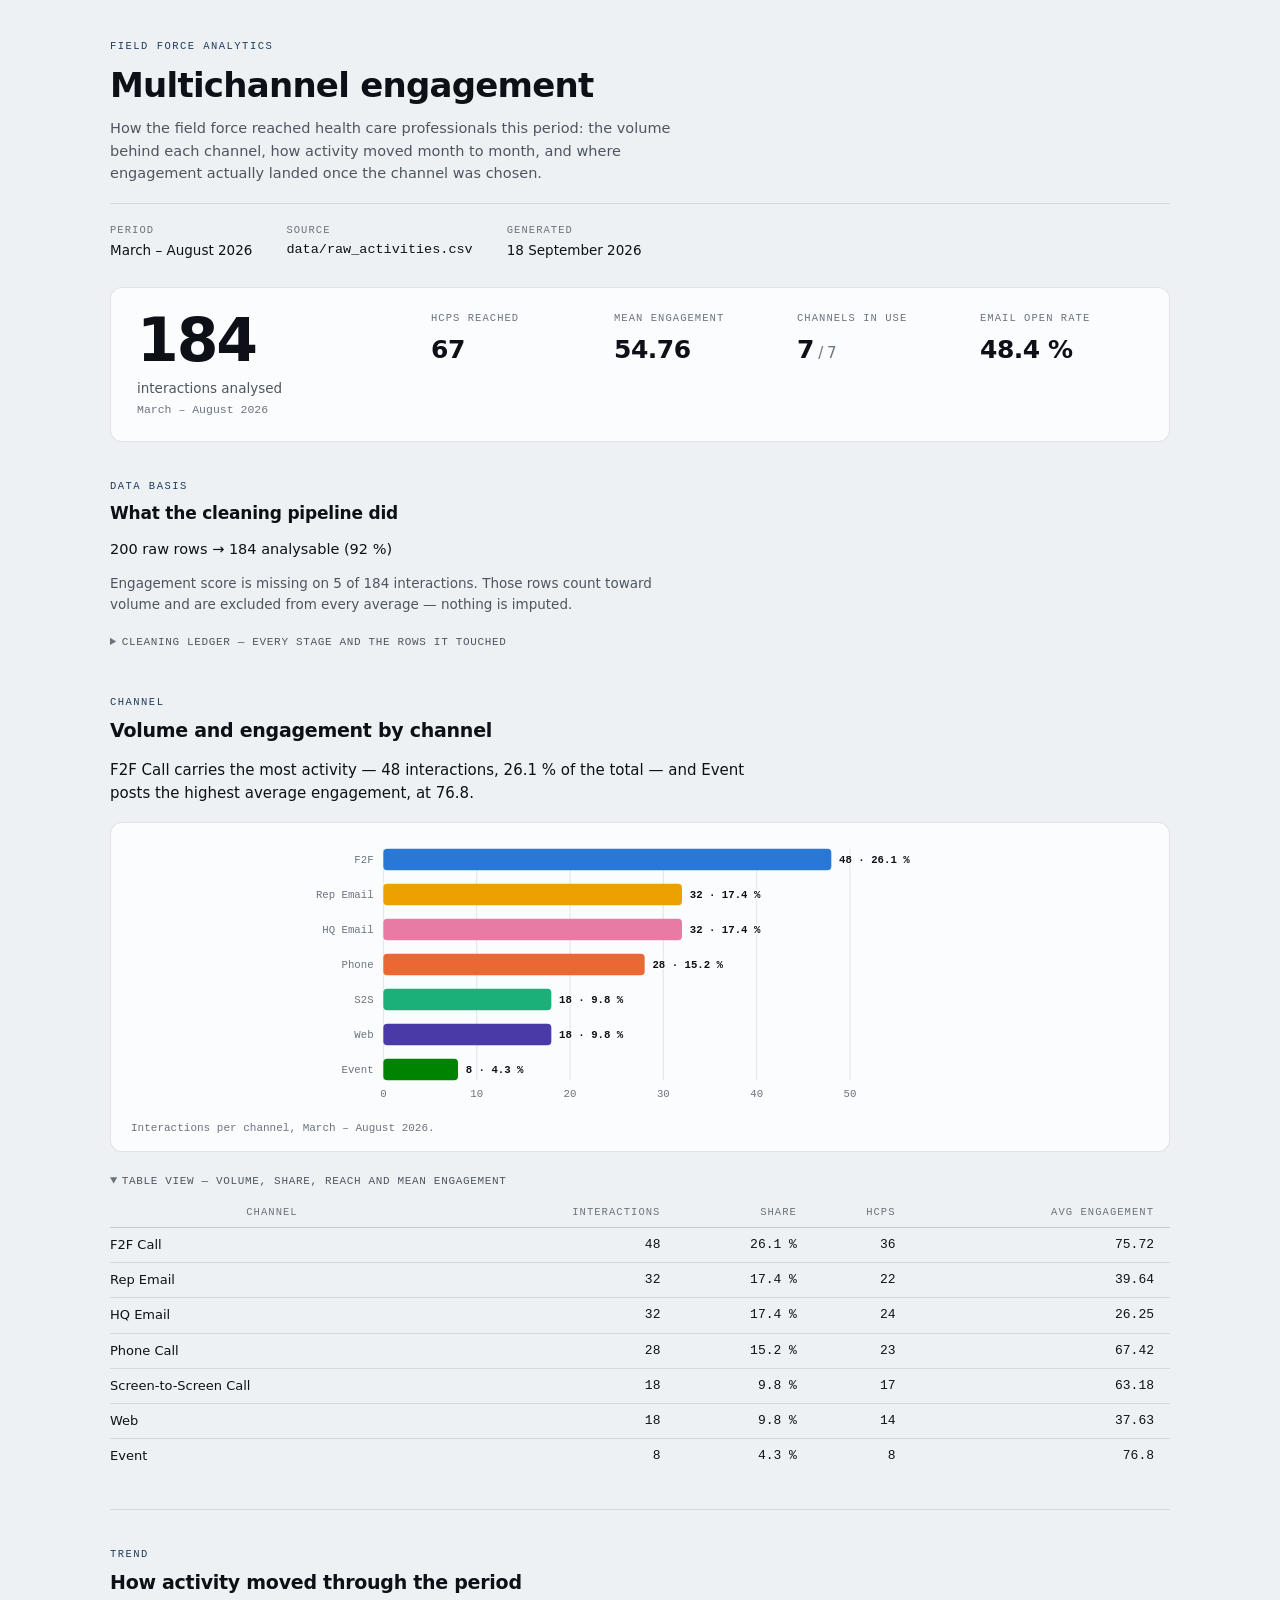
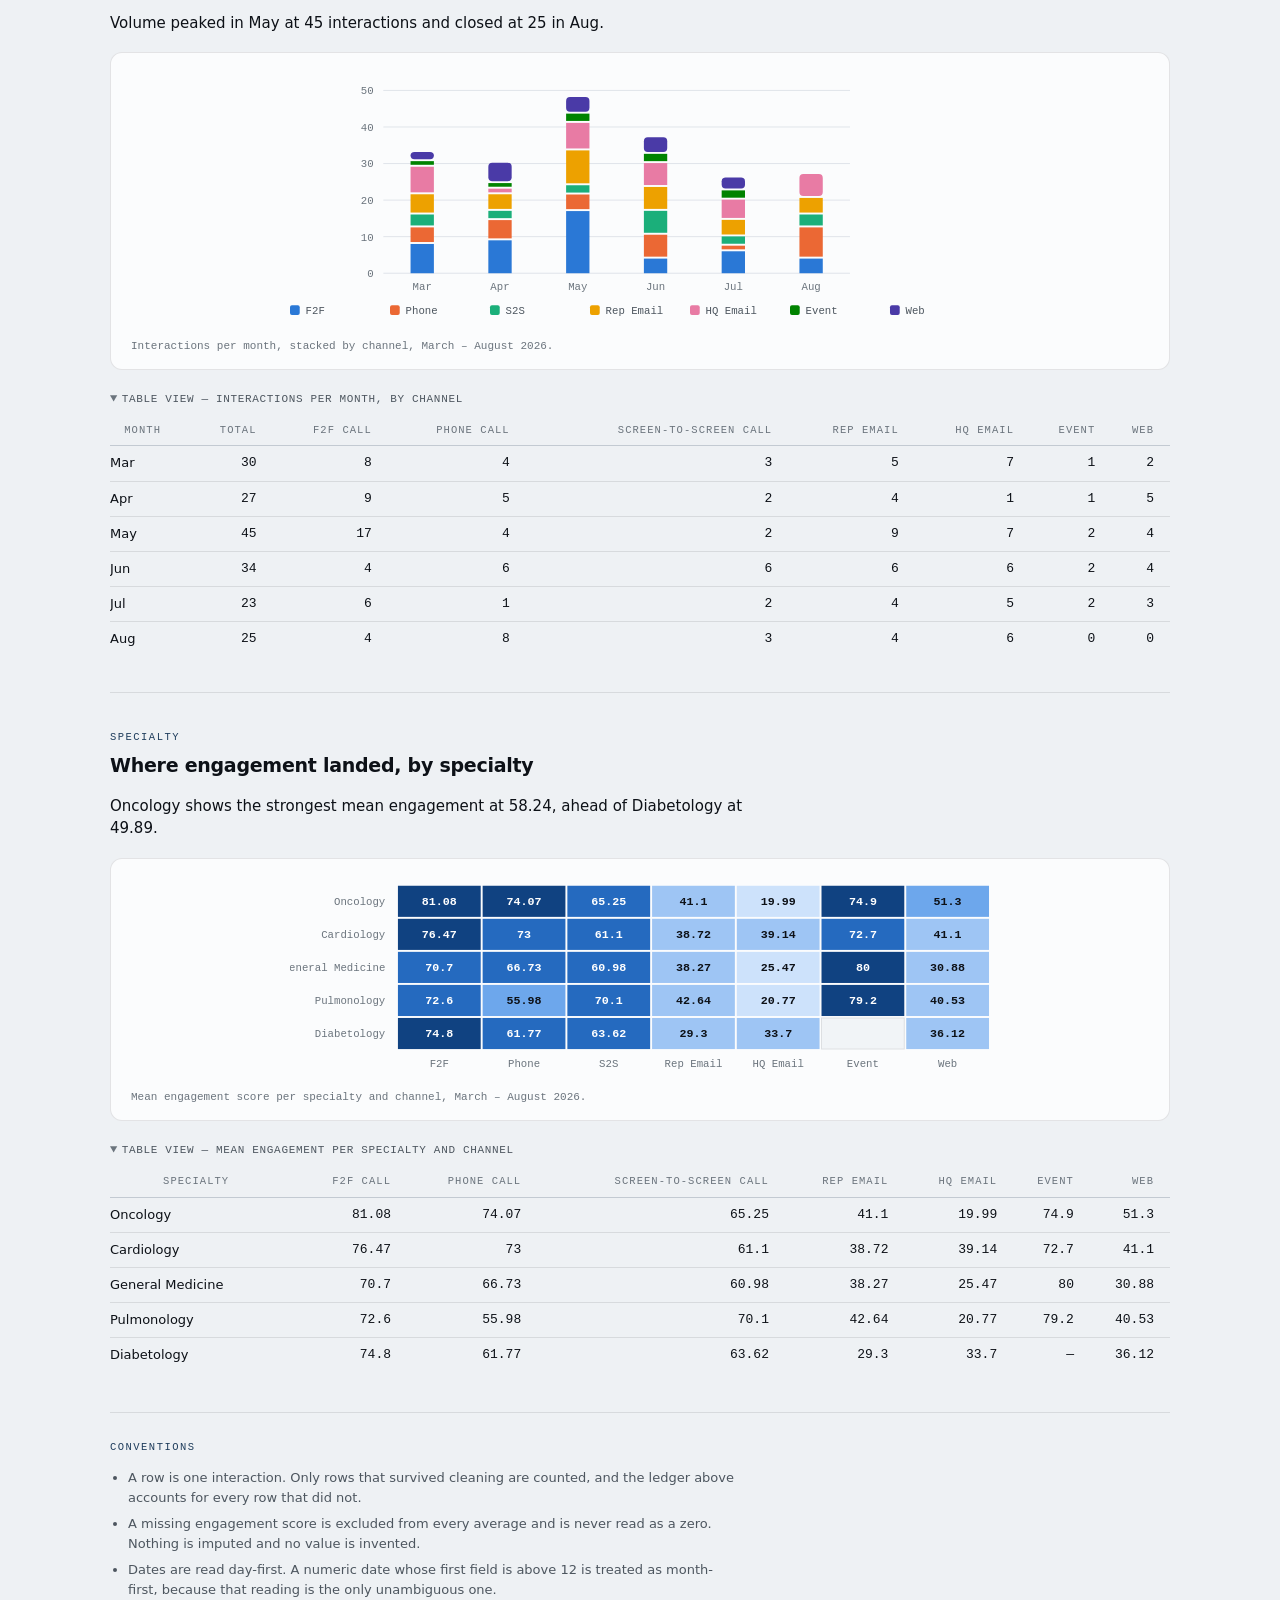
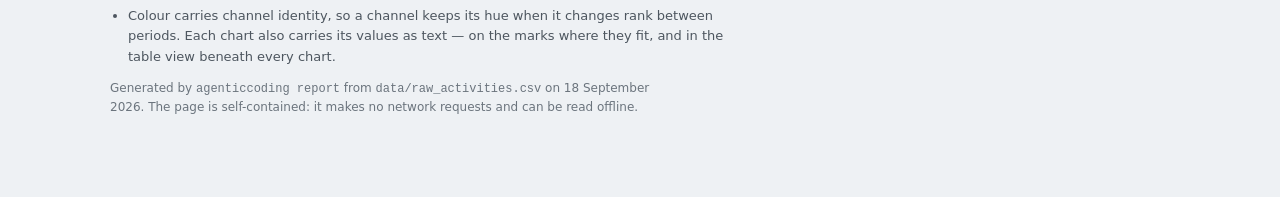
==== report.html @ 7ca42087 "feat: render report.html from the cleaning pipeline through one template The pipeline ends in a page" ====
<!doctype html>
<html lang="en">
<head>
<meta charset="utf-8">
<meta name="viewport" content="width=device-width, initial-scale=1, viewport-fit=cover">
<meta name="color-scheme" content="light dark">
<title>Multichannel Engagement</title><style>
  /* --- tokens -------------------------------------------------------------
     Every colour is declared here, in both themes, and components are styled
     through the tokens only. The dark values are re-declared under both scopes:
     the media query for the operating system, the [data-theme] scope for the
     viewer's own toggle, so an explicit choice wins in either direction. */
  :root {
    color-scheme: light;

    --plane:          #eef1f4;
    --surface-1:      #fbfcfd;
    --surface-2:      #f1f4f7;
    --text-primary:   #0d1117;
    --text-secondary: #4d565f;
    --text-muted:     #6b747d;
    --grid:           #dfe4ea;
    --axis:           #c3cad2;
    --border:         rgba(13, 17, 23, 0.10);
    --accent:         #1f3d5c;

    /* Channel identity — the slot a channel keeps for the whole report, whatever
       rank it holds in a given period. Never reassigned, never cycled. */
    --ch-1: #2a78d6;  /* F2F Call */
    --ch-2: #eb6834;  /* Phone Call */
    --ch-3: #1baf7a;  /* Screen-to-Screen Call */
    --ch-4: #eda100;  /* Rep Email */
    --ch-5: #e87ba4;  /* HQ Email */
    --ch-6: #008300;  /* Event */
    --ch-7: #4a3aa7;  /* Web */

    /* Magnitude — one hue, light to dark. Never the categorical slots.
       Each step carries the ink its own cell needs, so the pairing between a shade and
       the text on it is one table a designer can read, not a rule inferred from depth. */
    --seq-1: #cde2fb;  --seq-1-ink: #0d1117;
    --seq-2: #9ec5f4;  --seq-2-ink: #0d1117;
    --seq-3: #6da7ec;  --seq-3-ink: #0d1117;
    --seq-4: #256abf;  --seq-4-ink: #ffffff;
    --seq-5: #104281;  --seq-5-ink: #ffffff;

    --sans: ui-sans-serif, system-ui, -apple-system, "Segoe UI", Roboto,
            "Helvetica Neue", Arial, sans-serif;
    --mono: ui-monospace, SFMono-Regular, "SF Mono", Menlo, Consolas,
            "Liberation Mono", monospace;
  }

  @media (prefers-color-scheme: dark) {
    :root:not([data-theme="light"]) {
      color-scheme: dark;

      --plane:          #0b0d10;
      --surface-1:      #15181c;
      --surface-2:      #1c2025;
      --text-primary:   #ffffff;
      --text-secondary: #b9c0c7;
      --text-muted:     #868f98;
      --grid:           #262b31;
      --axis:           #363c43;
      --border:         rgba(255, 255, 255, 0.10);
      --accent:         #7ea6c9;

      --ch-1: #3987e5;
      --ch-2: #d95926;
      --ch-3: #199e70;
      --ch-4: #c98500;
      --ch-5: #d55181;
      --ch-6: #008300;
      --ch-7: #9085e9;

      /* The ramp runs the other way on a dark surface: the deepest value is the
         lightest cell. Its lowest step also has to clear the surface to read as a
         cell at all, so the ramp starts one step up rather than at the darkest blue.
         Ink is re-paired to match — every step clears 5.2:1. */
      --seq-1: #256abf;  --seq-1-ink: #ffffff;
      --seq-2: #3987e5;  --seq-2-ink: #0d1117;
      --seq-3: #6da7ec;  --seq-3-ink: #0d1117;
      --seq-4: #9ec5f4;  --seq-4-ink: #0d1117;
      --seq-5: #cde2fb;  --seq-5-ink: #0d1117;
    }
  }

  :root[data-theme="dark"] {
    color-scheme: dark;

    --plane:          #0b0d10;
    --surface-1:      #15181c;
    --surface-2:      #1c2025;
    --text-primary:   #ffffff;
    --text-secondary: #b9c0c7;
    --text-muted:     #868f98;
    --grid:           #262b31;
    --axis:           #363c43;
    --border:         rgba(255, 255, 255, 0.10);
    --accent:         #7ea6c9;

    --ch-1: #3987e5;
    --ch-2: #d95926;
    --ch-3: #199e70;
    --ch-4: #c98500;
    --ch-5: #d55181;
    --ch-6: #008300;
    --ch-7: #9085e9;

    --seq-1: #256abf;  --seq-1-ink: #ffffff;
    --seq-2: #3987e5;  --seq-2-ink: #0d1117;
    --seq-3: #6da7ec;  --seq-3-ink: #0d1117;
    --seq-4: #9ec5f4;  --seq-4-ink: #0d1117;
    --seq-5: #cde2fb;  --seq-5-ink: #0d1117;
  }

  /* --- page ---------------------------------------------------------------- */
  body {
    background: var(--plane);
    color: var(--text-primary);
    font-family: var(--sans);
    font-size: 14px;
    line-height: 1.55;
    -webkit-font-smoothing: antialiased;
  }

  .page {
    max-width: 1060px;
    margin-inline: auto;
    padding-block: 30px 72px;
    padding-inline: clamp(16px, 4vw, 34px);
  }

  main { display: grid; gap: 36px; }

  /* Both halves of the same default have to go. A grid *track* floors at its items'
     min-content width, and a grid *item* floors at its own — so a table whose cells are
     `white-space: nowrap` would widen its whole column, and the running text laid out
     beside it, past the viewport, and the page would scroll sideways. `minmax(0, 1fr)`
     lets the track shrink, `min-width: 0` lets the item inside it do the same, and
     `.scroller` is then the only thing on the page that scrolls sideways — which is
     where a wide table belongs. */
  main, .masthead, .overview, .basis, .analysis, figure, details, .colophon {
    grid-template-columns: minmax(0, 1fr);
  }
  main > *, .overview > *, .basis > *, .analysis > *, figure > *, details > *,
  .provenance > * {
    min-width: 0;
  }

  h1, h2 { text-wrap: balance; margin: 0; }
  p { margin: 0; }

  .eyebrow {
    font-family: var(--mono);
    font-size: 10.5px;
    font-weight: 500;
    letter-spacing: 0.14em;
    text-transform: uppercase;
    color: var(--accent);
  }

  .mono { font-family: var(--mono); font-variant-numeric: tabular-nums; }

  :focus-visible {
    outline: 2px solid var(--accent);
    outline-offset: 2px;
    border-radius: 2px;
  }

  /* --- masthead ------------------------------------------------------------ */
  .masthead { display: grid; gap: 12px; padding-bottom: 26px; }

  .masthead h1 {
    font-size: clamp(26px, 4.4vw, 34px);
    font-weight: 600;
    letter-spacing: -0.022em;
    line-height: 1.15;
    max-width: 22ch;
  }

  .subtitle { max-width: 62ch; color: var(--text-secondary); font-size: 14.5px; }

  .provenance {
    display: flex;
    flex-wrap: wrap;
    gap: 10px 34px;
    margin: 6px 0 0;
    padding-top: 18px;
    border-top: 1px solid var(--border);
  }
  .provenance dt {
    font-family: var(--mono);
    font-size: 10.5px;
    letter-spacing: 0.1em;
    text-transform: uppercase;
    color: var(--text-muted);
  }
  /* A filesystem path is one unbreakable token, and the Source line is where it lands.
     Left alone it is wider than the page on a phone and takes the whole layout with it. */
  .provenance dd { margin: 2px 0 0; font-size: 13.5px; overflow-wrap: anywhere; }

  /* --- the overview block -------------------------------------------------- */
  .overview {
    display: grid;
    gap: 22px;
    padding: 22px clamp(16px, 3vw, 26px);
    background: var(--surface-1);
    border: 1px solid var(--border);
    border-radius: 12px;
  }
  @media (min-width: 760px) {
    .overview { grid-template-columns: minmax(190px, 260px) minmax(0, 1fr); gap: 34px; }
  }

  .hero-value {
    font-size: clamp(44px, 9vw, 60px);
    font-weight: 600;
    letter-spacing: -0.035em;
    line-height: 1;
    font-variant-numeric: tabular-nums;
  }
  .hero-label { margin-top: 8px; font-size: 13.5px; color: var(--text-secondary); }
  .hero-note {
    margin-top: 2px;
    font-family: var(--mono);
    font-size: 11.5px;
    color: var(--text-muted);
  }

  .tiles {
    display: grid;
    grid-template-columns: repeat(auto-fit, minmax(132px, 1fr));
    gap: 18px 20px;
    margin: 0;
  }
  .tile { display: grid; gap: 5px; align-content: start; }
  .tile dt {
    font-family: var(--mono);
    font-size: 10.5px;
    letter-spacing: 0.1em;
    text-transform: uppercase;
    color: var(--text-muted);
  }
  .tile dd {
    margin: 0;
    font-size: 25px;
    font-weight: 600;
    letter-spacing: -0.02em;
    font-variant-numeric: tabular-nums;
  }
  .tile .of { font-size: 15px; font-weight: 500; color: var(--text-muted); }

  /* --- data basis ---------------------------------------------------------- */
  .basis { display: grid; gap: 12px; }
  .basis-head { display: grid; gap: 6px; }
  .basis h2 { font-size: 17px; font-weight: 600; letter-spacing: -0.012em; }
  .headline { font-size: 14.5px; }
  .note { max-width: 68ch; font-size: 13.5px; color: var(--text-secondary); }

  details { display: grid; gap: 12px; }
  summary {
    cursor: pointer;
    font-family: var(--mono);
    font-size: 11px;
    letter-spacing: 0.06em;
    text-transform: uppercase;
    color: var(--text-secondary);
    padding: 7px 0;
    width: fit-content;
  }
  summary:hover { color: var(--text-primary); }
  summary::marker { color: var(--text-muted); }

  /* --- an analysis --------------------------------------------------------- */
  .analysis { display: grid; gap: 14px; }
  .analysis + .analysis { border-top: 1px solid var(--border); padding-top: 36px; }
  .analysis-head { display: grid; gap: 6px; }
  .analysis h2 { font-size: 19px; font-weight: 600; letter-spacing: -0.014em; }

  .takeaway { max-width: 68ch; font-size: 15px; line-height: 1.5; }

  figure {
    display: grid;
    gap: 12px;
    margin: 4px 0 0;
    padding: 18px clamp(12px, 3vw, 20px) 14px;
    background: var(--surface-1);
    border: 1px solid var(--border);
    border-radius: 12px;
  }
  figcaption {
    font-family: var(--mono);
    font-size: 11px;
    color: var(--text-muted);
    max-width: 78ch;
  }

  /* --- charts --------------------------------------------------------------
     The chart names a palette slot; the value of that slot is decided here. */
  .chart {
    display: block;
    width: 100%;
    max-width: 700px;
    height: auto;
    margin-inline: auto;
  }
  .mark { stroke: none; }
  .cell { stroke: none; }
  .cell-empty { fill: var(--surface-2); stroke: var(--border); stroke-width: 1; }
  .gridline { stroke-width: 1; }

  .axis-label { font-family: var(--mono); font-size: 11px; font-weight: 500; fill: var(--text-muted); }
  .legend-label { font-family: var(--mono); font-size: 11px; font-weight: 500; fill: var(--text-secondary); }
  /* A bar's value is written just outside its data end, which for a long bar falls
     across a gridline. The stroke paints behind the fill (paint-order), so a
     surface-coloured halo punches the label out of the rule instead of intersecting it. */
  .value-label {
    font-family: var(--mono); font-size: 11px; font-weight: 600;
    fill: var(--text-primary);
    stroke: var(--surface-1); stroke-width: 3px; paint-order: stroke fill;
  }
  /* No fill here: the heatmap writes `var(--seq-N-ink)` on each label, so the ink
     travels with the step it sits on. */
  .cell-value { font-family: var(--mono); font-size: 12px; font-weight: 600; }

  .chart [data-tip]:focus-visible {
    outline: none;
    stroke: var(--text-primary);
    stroke-width: 2;
  }

  /* --- tables -------------------------------------------------------------- */
  .scroller { overflow-x: auto; overscroll-behavior-x: contain; }

  table { border-collapse: collapse; width: 100%; font-size: 13px; }
  caption { text-align: left; }

  th, td {
    padding: 7px 16px 7px 0;
    border-bottom: 1px solid var(--border);
    white-space: nowrap;
  }
  thead th {
    font-family: var(--mono);
    font-size: 10.5px;
    font-weight: 500;
    letter-spacing: 0.1em;
    text-transform: uppercase;
    color: var(--text-muted);
    border-bottom-color: var(--axis);
  }
  thead th + th { text-align: right; }
  tbody th { font-weight: 500; text-align: left; }
  tbody td {
    text-align: right;
    font-family: var(--mono);
    font-variant-numeric: tabular-nums;
  }
  tbody tr:last-child th, tbody tr:last-child td { border-bottom: none; }

  /* --- colophon ------------------------------------------------------------ */
  .colophon {
    display: grid;
    gap: 12px;
    margin-top: 4px;
    padding-top: 26px;
    border-top: 1px solid var(--border);
  }
  .colophon ul { margin: 0; padding-left: 18px; display: grid; gap: 6px; }
  .colophon li { max-width: 74ch; font-size: 13px; color: var(--text-secondary); }
  .fineprint {
    font-size: 12px; color: var(--text-muted); max-width: 74ch;
    overflow-wrap: anywhere;  /* the source path again, this time in prose */
  }

  /* --- the hover layer ----------------------------------------------------- */
  .tip {
    position: fixed;
    top: 0;
    left: 0;
    z-index: 20;
    max-width: min(300px, 78vw);
    padding: 8px 10px;
    border-radius: 7px;
    background: var(--text-primary);
    color: var(--plane);
    font-family: var(--mono);
    font-size: 12px;
    font-weight: 500;
    line-height: 1.45;
    pointer-events: none;
  }

  @media (prefers-reduced-motion: reduce) {
    * { animation: none !important; transition: none !important; }
  }
</style></head>
<body>


<div class="page">
  <header class="masthead">
    <p class="eyebrow">Field force analytics</p>
    <h1>Multichannel engagement</h1>
    <p class="subtitle">
      How the field force reached health care professionals this period: the volume
      behind each channel, how activity moved month to month, and where engagement
      actually landed once the channel was chosen.
    </p>
    <dl class="provenance">
      <div><dt>Period</dt><dd>March – August 2026</dd></div>
      <div><dt>Source</dt><dd class="mono">data/raw_activities.csv</dd></div>
      <div><dt>Generated</dt><dd>18 September 2026</dd></div>
    </dl>
  </header>

  <main>
    <section class="overview" aria-label="Headline figures">
      <div>
        <p class="hero-value">184</p>
        <p class="hero-label">interactions analysed</p>
        <p class="hero-note">March – August 2026</p>
      </div>
      <dl class="tiles">
        <div class="tile">
          <dt>HCPs reached</dt>
          <dd>67</dd>
        </div>
        <div class="tile">
          <dt>Mean engagement</dt>
          <dd>54.76</dd>
        </div>
        <div class="tile">
          <dt>Channels in use</dt>
          <dd>7<span class="of"> / 7</span></dd>
        </div>
        <div class="tile">
          <dt>Email open rate</dt>
          <dd>48.4 %</dd>
        </div>
      </dl>
    </section>

    <section class="basis" aria-labelledby="basis-h">
      <div class="basis-head">
        <p class="eyebrow">Data basis</p>
        <h2 id="basis-h">What the cleaning pipeline did</h2>
      </div>
      <p class="headline">200 raw rows → 184 analysable (92 %)</p>
      <p class="note">Engagement score is missing on 5 of 184 interactions. Those rows count toward volume and are excluded from every average — nothing is imputed.</p>
      <details>
        <summary>Cleaning ledger — every stage and the rows it touched</summary>
        <div class="scroller"><table><thead><tr><th scope="col">Stage</th><th scope="col">Rows</th></tr></thead><tbody><tr><th scope="row">Duplicate interaction_id rows removed</th><td class="num">8</td></tr><tr><th scope="row">Rows with a missing interaction_id removed</th><td class="num">0</td></tr><tr><th scope="row">Channel names normalized (variants → 7 channels)</th><td class="num">68</td></tr><tr><th scope="row">Rows with an unrecognized channel removed</th><td class="num">0</td></tr><tr><th scope="row">Specialty spellings unified</th><td class="num">109</td></tr><tr><th scope="row">Rows with a missing or invalid date removed</th><td class="num">6</td></tr><tr><th scope="row">Rows with a date in the future removed</th><td class="num">2</td></tr><tr><th scope="row">Negative duration corrected (absolute value)</th><td class="num">2</td></tr><tr><th scope="row">Implausible duration (&gt; 300 min) set to missing</th><td class="num">2</td></tr><tr><th scope="row">Engagement score clamped to 0–100</th><td class="num">2</td></tr><tr><th scope="row">Missing product → &apos;Unknown&apos;</th><td class="num">6</td></tr><tr><th scope="row">Missing rep name → &apos;Unassigned&apos;</th><td class="num">2</td></tr></tbody></table></div>
      </details>
    </section>

    <section class="analysis" aria-labelledby="channel-h">
      <div class="analysis-head">
        <p class="eyebrow">Channel</p>
        <h2 id="channel-h">Volume and engagement by channel</h2>
      </div>
      <p class="takeaway">F2F Call carries the most activity — 48 interactions, 26.1 % of the total — and Event posts the highest average engagement, at 76.8.</p>
      <figure>
        <div><svg class="chart" viewBox="0 0 720 274" role="img" preserveAspectRatio="xMidYMid meet"><line class="gridline" x1="96" y1="8" x2="96" y2="246" style="stroke:var(--grid)"/><text class="axis-label" x="96" y="263" text-anchor="middle">0</text><line class="gridline" x1="192" y1="8" x2="192" y2="246" style="stroke:var(--grid)"/><text class="axis-label" x="192" y="263" text-anchor="middle">10</text><line class="gridline" x1="288" y1="8" x2="288" y2="246" style="stroke:var(--grid)"/><text class="axis-label" x="288" y="263" text-anchor="middle">20</text><line class="gridline" x1="384" y1="8" x2="384" y2="246" style="stroke:var(--grid)"/><text class="axis-label" x="384" y="263" text-anchor="middle">30</text><line class="gridline" x1="480" y1="8" x2="480" y2="246" style="stroke:var(--grid)"/><text class="axis-label" x="480" y="263" text-anchor="middle">40</text><line class="gridline" x1="576" y1="8" x2="576" y2="246" style="stroke:var(--grid)"/><text class="axis-label" x="576" y="263" text-anchor="middle">50</text><rect class="mark" x="96" y="8" width="460.8" height="22" rx="4" clip_path="inset(0 0 0 0 round 0 4px 4px 0)" style="fill:var(--ch-1)" data-tip="F2F Call: 48 interactions (26.1 %), 36 HCPs, avg engagement 75.72" data-channel="F2F Call"/><text class="axis-label" x="86" y="23" text-anchor="end">F2F</text><text class="value-label" x="564.8" y="23">48 · 26.1 %</text><rect class="mark" x="96" y="44" width="307.2" height="22" rx="4" clip_path="inset(0 0 0 0 round 0 4px 4px 0)" style="fill:var(--ch-4)" data-tip="Rep Email: 32 interactions (17.4 %), 22 HCPs, avg engagement 39.64" data-channel="Rep Email"/><text class="axis-label" x="86" y="59" text-anchor="end">Rep Email</text><text class="value-label" x="411.2" y="59">32 · 17.4 %</text><rect class="mark" x="96" y="80" width="307.2" height="22" rx="4" clip_path="inset(0 0 0 0 round 0 4px 4px 0)" style="fill:var(--ch-5)" data-tip="HQ Email: 32 interactions (17.4 %), 24 HCPs, avg engagement 26.25" data-channel="HQ Email"/><text class="axis-label" x="86" y="95" text-anchor="end">HQ Email</text><text class="value-label" x="411.2" y="95">32 · 17.4 %</text><rect class="mark" x="96" y="116" width="268.8" height="22" rx="4" clip_path="inset(0 0 0 0 round 0 4px 4px 0)" style="fill:var(--ch-2)" data-tip="Phone Call: 28 interactions (15.2 %), 23 HCPs, avg engagement 67.42" data-channel="Phone Call"/><text class="axis-label" x="86" y="131" text-anchor="end">Phone</text><text class="value-label" x="372.8" y="131">28 · 15.2 %</text><rect class="mark" x="96" y="152" width="172.8" height="22" rx="4" clip_path="inset(0 0 0 0 round 0 4px 4px 0)" style="fill:var(--ch-3)" data-tip="Screen-to-Screen Call: 18 interactions (9.8 %), 17 HCPs, avg engagement 63.18" data-channel="Screen-to-Screen Call"/><text class="axis-label" x="86" y="167" text-anchor="end">S2S</text><text class="value-label" x="276.8" y="167">18 · 9.8 %</text><rect class="mark" x="96" y="188" width="172.8" height="22" rx="4" clip_path="inset(0 0 0 0 round 0 4px 4px 0)" style="fill:var(--ch-7)" data-tip="Web: 18 interactions (9.8 %), 14 HCPs, avg engagement 37.63" data-channel="Web"/><text class="axis-label" x="86" y="203" text-anchor="end">Web</text><text class="value-label" x="276.8" y="203">18 · 9.8 %</text><rect class="mark" x="96" y="224" width="76.8" height="22" rx="4" clip_path="inset(0 0 0 0 round 0 4px 4px 0)" style="fill:var(--ch-6)" data-tip="Event: 8 interactions (4.3 %), 8 HCPs, avg engagement 76.8" data-channel="Event"/><text class="axis-label" x="86" y="239" text-anchor="end">Event</text><text class="value-label" x="180.8" y="239">8 · 4.3 %</text></svg></div>
        <figcaption>Interactions per channel, March – August 2026.</figcaption>
      </figure>
      <details open>
        <summary>Table view — volume, share, reach and mean engagement</summary>
        <div class="scroller"><table><thead><tr><th scope="col">Channel</th><th scope="col">Interactions</th><th scope="col">Share</th><th scope="col">HCPs</th><th scope="col">Avg engagement</th></tr></thead><tbody><tr><th scope="row">F2F Call</th><td class="num">48</td><td class="num">26.1 %</td><td class="num">36</td><td class="num">75.72</td></tr><tr><th scope="row">Rep Email</th><td class="num">32</td><td class="num">17.4 %</td><td class="num">22</td><td class="num">39.64</td></tr><tr><th scope="row">HQ Email</th><td class="num">32</td><td class="num">17.4 %</td><td class="num">24</td><td class="num">26.25</td></tr><tr><th scope="row">Phone Call</th><td class="num">28</td><td class="num">15.2 %</td><td class="num">23</td><td class="num">67.42</td></tr><tr><th scope="row">Screen-to-Screen Call</th><td class="num">18</td><td class="num">9.8 %</td><td class="num">17</td><td class="num">63.18</td></tr><tr><th scope="row">Web</th><td class="num">18</td><td class="num">9.8 %</td><td class="num">14</td><td class="num">37.63</td></tr><tr><th scope="row">Event</th><td class="num">8</td><td class="num">4.3 %</td><td class="num">8</td><td class="num">76.8</td></tr></tbody></table></div>
      </details>
    </section>

    <section class="analysis" aria-labelledby="trend-h">
      <div class="analysis-head">
        <p class="eyebrow">Trend</p>
        <h2 id="trend-h">How activity moved through the period</h2>
      </div>
      <p class="takeaway">Volume peaked in May at 45 interactions and closed at 25 in Aug.</p>
      <figure>
        <div><svg class="chart" viewBox="0 0 720 262" role="img" preserveAspectRatio="xMidYMid meet"><line class="gridline" x1="96" y1="208" x2="576" y2="208" style="stroke:var(--grid)"/><text class="axis-label" x="86" y="212" text-anchor="end">0</text><line class="gridline" x1="96" y1="170.4" x2="576" y2="170.4" style="stroke:var(--grid)"/><text class="axis-label" x="86" y="174.4" text-anchor="end">10</text><line class="gridline" x1="96" y1="132.8" x2="576" y2="132.8" style="stroke:var(--grid)"/><text class="axis-label" x="86" y="136.8" text-anchor="end">20</text><line class="gridline" x1="96" y1="95.2" x2="576" y2="95.2" style="stroke:var(--grid)"/><text class="axis-label" x="86" y="99.2" text-anchor="end">30</text><line class="gridline" x1="96" y1="57.6" x2="576" y2="57.6" style="stroke:var(--grid)"/><text class="axis-label" x="86" y="61.6" text-anchor="end">40</text><line class="gridline" x1="96" y1="20" x2="576" y2="20" style="stroke:var(--grid)"/><text class="axis-label" x="86" y="24" text-anchor="end">50</text><rect class="mark" x="124" y="177.92" width="24" height="30.08" style="fill:var(--ch-1)" data-tip="Mar · F2F Call: 8" data-month="2026-03" data-channel="F2F Call"/><rect class="mark" x="124" y="160.88" width="24" height="15.04" style="fill:var(--ch-2)" data-tip="Mar · Phone Call: 4" data-month="2026-03" data-channel="Phone Call"/><rect class="mark" x="124" y="147.6" width="24" height="11.28" style="fill:var(--ch-3)" data-tip="Mar · Screen-to-Screen Call: 3" data-month="2026-03" data-channel="Screen-to-Screen Call"/><rect class="mark" x="124" y="126.8" width="24" height="18.8" style="fill:var(--ch-4)" data-tip="Mar · Rep Email: 5" data-month="2026-03" data-channel="Rep Email"/><rect class="mark" x="124" y="98.48" width="24" height="26.32" style="fill:var(--ch-5)" data-tip="Mar · HQ Email: 7" data-month="2026-03" data-channel="HQ Email"/><rect class="mark" x="124" y="92.72" width="24" height="3.76" style="fill:var(--ch-6)" data-tip="Mar · Event: 1" data-month="2026-03" data-channel="Event"/><rect class="mark" x="124" y="83.2" width="24" height="7.52" rx="4" clip_path="inset(0 0 0 0 round 4px 4px 0 0)" style="fill:var(--ch-7)" data-tip="Mar · Web: 2" data-month="2026-03" data-channel="Web"/><text class="axis-label" x="136" y="225" text-anchor="middle">Mar</text><rect class="mark" x="204" y="174.16" width="24" height="33.84" style="fill:var(--ch-1)" data-tip="Apr · F2F Call: 9" data-month="2026-04" data-channel="F2F Call"/><rect class="mark" x="204" y="153.36" width="24" height="18.8" style="fill:var(--ch-2)" data-tip="Apr · Phone Call: 5" data-month="2026-04" data-channel="Phone Call"/><rect class="mark" x="204" y="143.84" width="24" height="7.52" style="fill:var(--ch-3)" data-tip="Apr · Screen-to-Screen Call: 2" data-month="2026-04" data-channel="Screen-to-Screen Call"/><rect class="mark" x="204" y="126.8" width="24" height="15.04" style="fill:var(--ch-4)" data-tip="Apr · Rep Email: 4" data-month="2026-04" data-channel="Rep Email"/><rect class="mark" x="204" y="121.04" width="24" height="3.76" style="fill:var(--ch-5)" data-tip="Apr · HQ Email: 1" data-month="2026-04" data-channel="HQ Email"/><rect class="mark" x="204" y="115.28" width="24" height="3.76" style="fill:var(--ch-6)" data-tip="Apr · Event: 1" data-month="2026-04" data-channel="Event"/><rect class="mark" x="204" y="94.48" width="24" height="18.8" rx="4" clip_path="inset(0 0 0 0 round 4px 4px 0 0)" style="fill:var(--ch-7)" data-tip="Apr · Web: 5" data-month="2026-04" data-channel="Web"/><text class="axis-label" x="216" y="225" text-anchor="middle">Apr</text><rect class="mark" x="284" y="144.08" width="24" height="63.92" style="fill:var(--ch-1)" data-tip="May · F2F Call: 17" data-month="2026-05" data-channel="F2F Call"/><rect class="mark" x="284" y="127.04" width="24" height="15.04" style="fill:var(--ch-2)" data-tip="May · Phone Call: 4" data-month="2026-05" data-channel="Phone Call"/><rect class="mark" x="284" y="117.52" width="24" height="7.52" style="fill:var(--ch-3)" data-tip="May · Screen-to-Screen Call: 2" data-month="2026-05" data-channel="Screen-to-Screen Call"/><rect class="mark" x="284" y="81.68" width="24" height="33.84" style="fill:var(--ch-4)" data-tip="May · Rep Email: 9" data-month="2026-05" data-channel="Rep Email"/><rect class="mark" x="284" y="53.36" width="24" height="26.32" style="fill:var(--ch-5)" data-tip="May · HQ Email: 7" data-month="2026-05" data-channel="HQ Email"/><rect class="mark" x="284" y="43.84" width="24" height="7.52" style="fill:var(--ch-6)" data-tip="May · Event: 2" data-month="2026-05" data-channel="Event"/><rect class="mark" x="284" y="26.8" width="24" height="15.04" rx="4" clip_path="inset(0 0 0 0 round 4px 4px 0 0)" style="fill:var(--ch-7)" data-tip="May · Web: 4" data-month="2026-05" data-channel="Web"/><text class="axis-label" x="296" y="225" text-anchor="middle">May</text><rect class="mark" x="364" y="192.96" width="24" height="15.04" style="fill:var(--ch-1)" data-tip="Jun · F2F Call: 4" data-month="2026-06" data-channel="F2F Call"/><rect class="mark" x="364" y="168.4" width="24" height="22.56" style="fill:var(--ch-2)" data-tip="Jun · Phone Call: 6" data-month="2026-06" data-channel="Phone Call"/><rect class="mark" x="364" y="143.84" width="24" height="22.56" style="fill:var(--ch-3)" data-tip="Jun · Screen-to-Screen Call: 6" data-month="2026-06" data-channel="Screen-to-Screen Call"/><rect class="mark" x="364" y="119.28" width="24" height="22.56" style="fill:var(--ch-4)" data-tip="Jun · Rep Email: 6" data-month="2026-06" data-channel="Rep Email"/><rect class="mark" x="364" y="94.72" width="24" height="22.56" style="fill:var(--ch-5)" data-tip="Jun · HQ Email: 6" data-month="2026-06" data-channel="HQ Email"/><rect class="mark" x="364" y="85.2" width="24" height="7.52" style="fill:var(--ch-6)" data-tip="Jun · Event: 2" data-month="2026-06" data-channel="Event"/><rect class="mark" x="364" y="68.16" width="24" height="15.04" rx="4" clip_path="inset(0 0 0 0 round 4px 4px 0 0)" style="fill:var(--ch-7)" data-tip="Jun · Web: 4" data-month="2026-06" data-channel="Web"/><text class="axis-label" x="376" y="225" text-anchor="middle">Jun</text><rect class="mark" x="444" y="185.44" width="24" height="22.56" style="fill:var(--ch-1)" data-tip="Jul · F2F Call: 6" data-month="2026-07" data-channel="F2F Call"/><rect class="mark" x="444" y="179.68" width="24" height="3.76" style="fill:var(--ch-2)" data-tip="Jul · Phone Call: 1" data-month="2026-07" data-channel="Phone Call"/><rect class="mark" x="444" y="170.16" width="24" height="7.52" style="fill:var(--ch-3)" data-tip="Jul · Screen-to-Screen Call: 2" data-month="2026-07" data-channel="Screen-to-Screen Call"/><rect class="mark" x="444" y="153.12" width="24" height="15.04" style="fill:var(--ch-4)" data-tip="Jul · Rep Email: 4" data-month="2026-07" data-channel="Rep Email"/><rect class="mark" x="444" y="132.32" width="24" height="18.8" style="fill:var(--ch-5)" data-tip="Jul · HQ Email: 5" data-month="2026-07" data-channel="HQ Email"/><rect class="mark" x="444" y="122.8" width="24" height="7.52" style="fill:var(--ch-6)" data-tip="Jul · Event: 2" data-month="2026-07" data-channel="Event"/><rect class="mark" x="444" y="109.52" width="24" height="11.28" rx="4" clip_path="inset(0 0 0 0 round 4px 4px 0 0)" style="fill:var(--ch-7)" data-tip="Jul · Web: 3" data-month="2026-07" data-channel="Web"/><text class="axis-label" x="456" y="225" text-anchor="middle">Jul</text><rect class="mark" x="524" y="192.96" width="24" height="15.04" style="fill:var(--ch-1)" data-tip="Aug · F2F Call: 4" data-month="2026-08" data-channel="F2F Call"/><rect class="mark" x="524" y="160.88" width="24" height="30.08" style="fill:var(--ch-2)" data-tip="Aug · Phone Call: 8" data-month="2026-08" data-channel="Phone Call"/><rect class="mark" x="524" y="147.6" width="24" height="11.28" style="fill:var(--ch-3)" data-tip="Aug · Screen-to-Screen Call: 3" data-month="2026-08" data-channel="Screen-to-Screen Call"/><rect class="mark" x="524" y="130.56" width="24" height="15.04" style="fill:var(--ch-4)" data-tip="Aug · Rep Email: 4" data-month="2026-08" data-channel="Rep Email"/><rect class="mark" x="524" y="106" width="24" height="22.56" rx="4" clip_path="inset(0 0 0 0 round 4px 4px 0 0)" style="fill:var(--ch-5)" data-tip="Aug · HQ Email: 6" data-month="2026-08" data-channel="HQ Email"/><text class="axis-label" x="536" y="225" text-anchor="middle">Aug</text><rect x="0" y="241" width="10" height="10" rx="2" style="fill:var(--ch-1)"/><text class="legend-label" x="16" y="250">F2F</text><rect x="102.86" y="241" width="10" height="10" rx="2" style="fill:var(--ch-2)"/><text class="legend-label" x="118.86" y="250">Phone</text><rect x="205.71" y="241" width="10" height="10" rx="2" style="fill:var(--ch-3)"/><text class="legend-label" x="221.71" y="250">S2S</text><rect x="308.57" y="241" width="10" height="10" rx="2" style="fill:var(--ch-4)"/><text class="legend-label" x="324.57" y="250">Rep Email</text><rect x="411.43" y="241" width="10" height="10" rx="2" style="fill:var(--ch-5)"/><text class="legend-label" x="427.43" y="250">HQ Email</text><rect x="514.29" y="241" width="10" height="10" rx="2" style="fill:var(--ch-6)"/><text class="legend-label" x="530.29" y="250">Event</text><rect x="617.14" y="241" width="10" height="10" rx="2" style="fill:var(--ch-7)"/><text class="legend-label" x="633.14" y="250">Web</text></svg></div>
        <figcaption>Interactions per month, stacked by channel, March – August 2026.</figcaption>
      </figure>
      <details open>
        <summary>Table view — interactions per month, by channel</summary>
        <div class="scroller"><table><thead><tr><th scope="col">Month</th><th scope="col">Total</th><th scope="col">F2F Call</th><th scope="col">Phone Call</th><th scope="col">Screen-to-Screen Call</th><th scope="col">Rep Email</th><th scope="col">HQ Email</th><th scope="col">Event</th><th scope="col">Web</th></tr></thead><tbody><tr><th scope="row">Mar</th><td class="num">30</td><td class="num">8</td><td class="num">4</td><td class="num">3</td><td class="num">5</td><td class="num">7</td><td class="num">1</td><td class="num">2</td></tr><tr><th scope="row">Apr</th><td class="num">27</td><td class="num">9</td><td class="num">5</td><td class="num">2</td><td class="num">4</td><td class="num">1</td><td class="num">1</td><td class="num">5</td></tr><tr><th scope="row">May</th><td class="num">45</td><td class="num">17</td><td class="num">4</td><td class="num">2</td><td class="num">9</td><td class="num">7</td><td class="num">2</td><td class="num">4</td></tr><tr><th scope="row">Jun</th><td class="num">34</td><td class="num">4</td><td class="num">6</td><td class="num">6</td><td class="num">6</td><td class="num">6</td><td class="num">2</td><td class="num">4</td></tr><tr><th scope="row">Jul</th><td class="num">23</td><td class="num">6</td><td class="num">1</td><td class="num">2</td><td class="num">4</td><td class="num">5</td><td class="num">2</td><td class="num">3</td></tr><tr><th scope="row">Aug</th><td class="num">25</td><td class="num">4</td><td class="num">8</td><td class="num">3</td><td class="num">4</td><td class="num">6</td><td class="num">0</td><td class="num">0</td></tr></tbody></table></div>
      </details>
    </section>

    <section class="analysis" aria-labelledby="specialty-h">
      <div class="analysis-head">
        <p class="eyebrow">Specialty</p>
        <h2 id="specialty-h">Where engagement landed, by specialty</h2>
      </div>
      <p class="takeaway">Oncology shows the strongest mean engagement at 58.24, ahead of Diabetology at 49.89.</p>
      <figure>
        <div><svg class="chart" viewBox="0 0 720 206" role="img" preserveAspectRatio="xMidYMid meet"><text class="axis-label" x="98" y="29" text-anchor="end">Oncology</text><rect class="mark cell" x="111" y="9" width="85.14" height="32" style="fill:var(--seq-5)" data-tip="Oncology × F2F Call: 81.08" data-specialty="Oncology" data-channel="F2F Call"/><text class="cell-value" style="fill:var(--seq-5-ink)" x="153.57" y="29" text-anchor="middle">81.08</text><rect class="mark cell" x="198.14" y="9" width="85.14" height="32" style="fill:var(--seq-5)" data-tip="Oncology × Phone Call: 74.07" data-specialty="Oncology" data-channel="Phone Call"/><text class="cell-value" style="fill:var(--seq-5-ink)" x="240.71" y="29" text-anchor="middle">74.07</text><rect class="mark cell" x="285.29" y="9" width="85.14" height="32" style="fill:var(--seq-4)" data-tip="Oncology × Screen-to-Screen Call: 65.25" data-specialty="Oncology" data-channel="Screen-to-Screen Call"/><text class="cell-value" style="fill:var(--seq-4-ink)" x="327.86" y="29" text-anchor="middle">65.25</text><rect class="mark cell" x="372.43" y="9" width="85.14" height="32" style="fill:var(--seq-2)" data-tip="Oncology × Rep Email: 41.1" data-specialty="Oncology" data-channel="Rep Email"/><text class="cell-value" style="fill:var(--seq-2-ink)" x="415" y="29" text-anchor="middle">41.1</text><rect class="mark cell" x="459.57" y="9" width="85.14" height="32" style="fill:var(--seq-1)" data-tip="Oncology × HQ Email: 19.99" data-specialty="Oncology" data-channel="HQ Email"/><text class="cell-value" style="fill:var(--seq-1-ink)" x="502.14" y="29" text-anchor="middle">19.99</text><rect class="mark cell" x="546.71" y="9" width="85.14" height="32" style="fill:var(--seq-5)" data-tip="Oncology × Event: 74.9" data-specialty="Oncology" data-channel="Event"/><text class="cell-value" style="fill:var(--seq-5-ink)" x="589.29" y="29" text-anchor="middle">74.9</text><rect class="mark cell" x="633.86" y="9" width="85.14" height="32" style="fill:var(--seq-3)" data-tip="Oncology × Web: 51.3" data-specialty="Oncology" data-channel="Web"/><text class="cell-value" style="fill:var(--seq-3-ink)" x="676.43" y="29" text-anchor="middle">51.3</text><text class="axis-label" x="98" y="63" text-anchor="end">Cardiology</text><rect class="mark cell" x="111" y="43" width="85.14" height="32" style="fill:var(--seq-5)" data-tip="Cardiology × F2F Call: 76.47" data-specialty="Cardiology" data-channel="F2F Call"/><text class="cell-value" style="fill:var(--seq-5-ink)" x="153.57" y="63" text-anchor="middle">76.47</text><rect class="mark cell" x="198.14" y="43" width="85.14" height="32" style="fill:var(--seq-4)" data-tip="Cardiology × Phone Call: 73" data-specialty="Cardiology" data-channel="Phone Call"/><text class="cell-value" style="fill:var(--seq-4-ink)" x="240.71" y="63" text-anchor="middle">73</text><rect class="mark cell" x="285.29" y="43" width="85.14" height="32" style="fill:var(--seq-4)" data-tip="Cardiology × Screen-to-Screen Call: 61.1" data-specialty="Cardiology" data-channel="Screen-to-Screen Call"/><text class="cell-value" style="fill:var(--seq-4-ink)" x="327.86" y="63" text-anchor="middle">61.1</text><rect class="mark cell" x="372.43" y="43" width="85.14" height="32" style="fill:var(--seq-2)" data-tip="Cardiology × Rep Email: 38.72" data-specialty="Cardiology" data-channel="Rep Email"/><text class="cell-value" style="fill:var(--seq-2-ink)" x="415" y="63" text-anchor="middle">38.72</text><rect class="mark cell" x="459.57" y="43" width="85.14" height="32" style="fill:var(--seq-2)" data-tip="Cardiology × HQ Email: 39.14" data-specialty="Cardiology" data-channel="HQ Email"/><text class="cell-value" style="fill:var(--seq-2-ink)" x="502.14" y="63" text-anchor="middle">39.14</text><rect class="mark cell" x="546.71" y="43" width="85.14" height="32" style="fill:var(--seq-4)" data-tip="Cardiology × Event: 72.7" data-specialty="Cardiology" data-channel="Event"/><text class="cell-value" style="fill:var(--seq-4-ink)" x="589.29" y="63" text-anchor="middle">72.7</text><rect class="mark cell" x="633.86" y="43" width="85.14" height="32" style="fill:var(--seq-2)" data-tip="Cardiology × Web: 41.1" data-specialty="Cardiology" data-channel="Web"/><text class="cell-value" style="fill:var(--seq-2-ink)" x="676.43" y="63" text-anchor="middle">41.1</text><text class="axis-label" x="98" y="97" text-anchor="end">General Medicine</text><rect class="mark cell" x="111" y="77" width="85.14" height="32" style="fill:var(--seq-4)" data-tip="General Medicine × F2F Call: 70.7" data-specialty="General Medicine" data-channel="F2F Call"/><text class="cell-value" style="fill:var(--seq-4-ink)" x="153.57" y="97" text-anchor="middle">70.7</text><rect class="mark cell" x="198.14" y="77" width="85.14" height="32" style="fill:var(--seq-4)" data-tip="General Medicine × Phone Call: 66.73" data-specialty="General Medicine" data-channel="Phone Call"/><text class="cell-value" style="fill:var(--seq-4-ink)" x="240.71" y="97" text-anchor="middle">66.73</text><rect class="mark cell" x="285.29" y="77" width="85.14" height="32" style="fill:var(--seq-4)" data-tip="General Medicine × Screen-to-Screen Call: 60.98" data-specialty="General Medicine" data-channel="Screen-to-Screen Call"/><text class="cell-value" style="fill:var(--seq-4-ink)" x="327.86" y="97" text-anchor="middle">60.98</text><rect class="mark cell" x="372.43" y="77" width="85.14" height="32" style="fill:var(--seq-2)" data-tip="General Medicine × Rep Email: 38.27" data-specialty="General Medicine" data-channel="Rep Email"/><text class="cell-value" style="fill:var(--seq-2-ink)" x="415" y="97" text-anchor="middle">38.27</text><rect class="mark cell" x="459.57" y="77" width="85.14" height="32" style="fill:var(--seq-1)" data-tip="General Medicine × HQ Email: 25.47" data-specialty="General Medicine" data-channel="HQ Email"/><text class="cell-value" style="fill:var(--seq-1-ink)" x="502.14" y="97" text-anchor="middle">25.47</text><rect class="mark cell" x="546.71" y="77" width="85.14" height="32" style="fill:var(--seq-5)" data-tip="General Medicine × Event: 80" data-specialty="General Medicine" data-channel="Event"/><text class="cell-value" style="fill:var(--seq-5-ink)" x="589.29" y="97" text-anchor="middle">80</text><rect class="mark cell" x="633.86" y="77" width="85.14" height="32" style="fill:var(--seq-2)" data-tip="General Medicine × Web: 30.88" data-specialty="General Medicine" data-channel="Web"/><text class="cell-value" style="fill:var(--seq-2-ink)" x="676.43" y="97" text-anchor="middle">30.88</text><text class="axis-label" x="98" y="131" text-anchor="end">Pulmonology</text><rect class="mark cell" x="111" y="111" width="85.14" height="32" style="fill:var(--seq-4)" data-tip="Pulmonology × F2F Call: 72.6" data-specialty="Pulmonology" data-channel="F2F Call"/><text class="cell-value" style="fill:var(--seq-4-ink)" x="153.57" y="131" text-anchor="middle">72.6</text><rect class="mark cell" x="198.14" y="111" width="85.14" height="32" style="fill:var(--seq-3)" data-tip="Pulmonology × Phone Call: 55.98" data-specialty="Pulmonology" data-channel="Phone Call"/><text class="cell-value" style="fill:var(--seq-3-ink)" x="240.71" y="131" text-anchor="middle">55.98</text><rect class="mark cell" x="285.29" y="111" width="85.14" height="32" style="fill:var(--seq-4)" data-tip="Pulmonology × Screen-to-Screen Call: 70.1" data-specialty="Pulmonology" data-channel="Screen-to-Screen Call"/><text class="cell-value" style="fill:var(--seq-4-ink)" x="327.86" y="131" text-anchor="middle">70.1</text><rect class="mark cell" x="372.43" y="111" width="85.14" height="32" style="fill:var(--seq-2)" data-tip="Pulmonology × Rep Email: 42.64" data-specialty="Pulmonology" data-channel="Rep Email"/><text class="cell-value" style="fill:var(--seq-2-ink)" x="415" y="131" text-anchor="middle">42.64</text><rect class="mark cell" x="459.57" y="111" width="85.14" height="32" style="fill:var(--seq-1)" data-tip="Pulmonology × HQ Email: 20.77" data-specialty="Pulmonology" data-channel="HQ Email"/><text class="cell-value" style="fill:var(--seq-1-ink)" x="502.14" y="131" text-anchor="middle">20.77</text><rect class="mark cell" x="546.71" y="111" width="85.14" height="32" style="fill:var(--seq-5)" data-tip="Pulmonology × Event: 79.2" data-specialty="Pulmonology" data-channel="Event"/><text class="cell-value" style="fill:var(--seq-5-ink)" x="589.29" y="131" text-anchor="middle">79.2</text><rect class="mark cell" x="633.86" y="111" width="85.14" height="32" style="fill:var(--seq-2)" data-tip="Pulmonology × Web: 40.53" data-specialty="Pulmonology" data-channel="Web"/><text class="cell-value" style="fill:var(--seq-2-ink)" x="676.43" y="131" text-anchor="middle">40.53</text><text class="axis-label" x="98" y="165" text-anchor="end">Diabetology</text><rect class="mark cell" x="111" y="145" width="85.14" height="32" style="fill:var(--seq-5)" data-tip="Diabetology × F2F Call: 74.8" data-specialty="Diabetology" data-channel="F2F Call"/><text class="cell-value" style="fill:var(--seq-5-ink)" x="153.57" y="165" text-anchor="middle">74.8</text><rect class="mark cell" x="198.14" y="145" width="85.14" height="32" style="fill:var(--seq-4)" data-tip="Diabetology × Phone Call: 61.77" data-specialty="Diabetology" data-channel="Phone Call"/><text class="cell-value" style="fill:var(--seq-4-ink)" x="240.71" y="165" text-anchor="middle">61.77</text><rect class="mark cell" x="285.29" y="145" width="85.14" height="32" style="fill:var(--seq-4)" data-tip="Diabetology × Screen-to-Screen Call: 63.62" data-specialty="Diabetology" data-channel="Screen-to-Screen Call"/><text class="cell-value" style="fill:var(--seq-4-ink)" x="327.86" y="165" text-anchor="middle">63.62</text><rect class="mark cell" x="372.43" y="145" width="85.14" height="32" style="fill:var(--seq-2)" data-tip="Diabetology × Rep Email: 29.3" data-specialty="Diabetology" data-channel="Rep Email"/><text class="cell-value" style="fill:var(--seq-2-ink)" x="415" y="165" text-anchor="middle">29.3</text><rect class="mark cell" x="459.57" y="145" width="85.14" height="32" style="fill:var(--seq-2)" data-tip="Diabetology × HQ Email: 33.7" data-specialty="Diabetology" data-channel="HQ Email"/><text class="cell-value" style="fill:var(--seq-2-ink)" x="502.14" y="165" text-anchor="middle">33.7</text><rect class="cell cell-empty" x="546.71" y="145" width="85.14" height="32" data-tip="Diabetology × Event: no interactions"/><rect class="mark cell" x="633.86" y="145" width="85.14" height="32" style="fill:var(--seq-2)" data-tip="Diabetology × Web: 36.12" data-specialty="Diabetology" data-channel="Web"/><text class="cell-value" style="fill:var(--seq-2-ink)" x="676.43" y="165" text-anchor="middle">36.12</text><text class="axis-label" x="153.57" y="195" text-anchor="middle">F2F</text><text class="axis-label" x="240.71" y="195" text-anchor="middle">Phone</text><text class="axis-label" x="327.86" y="195" text-anchor="middle">S2S</text><text class="axis-label" x="415" y="195" text-anchor="middle">Rep Email</text><text class="axis-label" x="502.14" y="195" text-anchor="middle">HQ Email</text><text class="axis-label" x="589.29" y="195" text-anchor="middle">Event</text><text class="axis-label" x="676.43" y="195" text-anchor="middle">Web</text></svg></div>
        <figcaption>Mean engagement score per specialty and channel, March – August 2026.</figcaption>
      </figure>
      <details open>
        <summary>Table view — mean engagement per specialty and channel</summary>
        <div class="scroller"><table><thead><tr><th scope="col">Specialty</th><th scope="col">F2F Call</th><th scope="col">Phone Call</th><th scope="col">Screen-to-Screen Call</th><th scope="col">Rep Email</th><th scope="col">HQ Email</th><th scope="col">Event</th><th scope="col">Web</th></tr></thead><tbody><tr><th scope="row">Oncology</th><td class="num">81.08</td><td class="num">74.07</td><td class="num">65.25</td><td class="num">41.1</td><td class="num">19.99</td><td class="num">74.9</td><td class="num">51.3</td></tr><tr><th scope="row">Cardiology</th><td class="num">76.47</td><td class="num">73</td><td class="num">61.1</td><td class="num">38.72</td><td class="num">39.14</td><td class="num">72.7</td><td class="num">41.1</td></tr><tr><th scope="row">General Medicine</th><td class="num">70.7</td><td class="num">66.73</td><td class="num">60.98</td><td class="num">38.27</td><td class="num">25.47</td><td class="num">80</td><td class="num">30.88</td></tr><tr><th scope="row">Pulmonology</th><td class="num">72.6</td><td class="num">55.98</td><td class="num">70.1</td><td class="num">42.64</td><td class="num">20.77</td><td class="num">79.2</td><td class="num">40.53</td></tr><tr><th scope="row">Diabetology</th><td class="num">74.8</td><td class="num">61.77</td><td class="num">63.62</td><td class="num">29.3</td><td class="num">33.7</td><td class="num">—</td><td class="num">36.12</td></tr></tbody></table></div>
      </details>
    </section>

    <footer class="colophon">
      <p class="eyebrow">Conventions</p>
      <ul>
        <li>
          A row is one interaction. Only rows that survived cleaning are counted, and
          the ledger above accounts for every row that did not.
        </li>
        <li>
          A missing engagement score is excluded from every average and is never read
          as a zero. Nothing is imputed and no value is invented.
        </li>
        <li>
          Dates are read day-first. A numeric date whose first field is above 12 is
          treated as month-first, because that reading is the only unambiguous one.
        </li>
        <li>
          Colour carries channel identity, so a channel keeps its hue when it changes
          rank between periods. Each chart also carries its values as text — on the
          marks where they fit, and in the table view beneath every chart.
        </li>
      </ul>
      <p class="fineprint">
        Generated by <span class="mono">agenticcoding report</span> from
        <span class="mono">data/raw_activities.csv</span> on 18 September 2026. The page is
        self-contained: it makes no network requests and can be read offline.
      </p>
    </footer>
  </main>
</div>

<script>
  /* The hover layer. A chart is readable without it — every value it encodes is
     also written into the table view — so this only adds the fast path.

     `textContent`, never `innerHTML`: the tooltip text carries channel and
     specialty labels that came out of a CSV export. */
  (function () {
    var tip = document.createElement("div");
    tip.className = "tip";
    tip.hidden = true;
    document.body.appendChild(tip);

    function place(target) {
      var text = target.getAttribute("data-tip");
      if (!text) return;
      tip.textContent = text;
      tip.hidden = false;

      var box = target.getBoundingClientRect();
      var size = tip.getBoundingClientRect();
      var left = box.left + box.width / 2 - size.width / 2;
      left = Math.max(8, Math.min(left, window.innerWidth - size.width - 8));
      var top = box.top - size.height - 10;
      if (top < 8) top = box.bottom + 10;
      tip.style.transform =
        "translate(" + Math.round(left) + "px, " + Math.round(top) + "px)";
    }

    function hide() {
      tip.hidden = true;
    }

    var marks = document.querySelectorAll("[data-tip]");
    Array.prototype.forEach.call(marks, function (mark) {
      /* Keyboard reaches the same values the pointer does. */
      mark.setAttribute("tabindex", "0");
      mark.addEventListener("pointerenter", function () { place(mark); });
      mark.addEventListener("pointerleave", hide);
      mark.addEventListener("focus", function () { place(mark); });
      mark.addEventListener("blur", hide);
    });

    window.addEventListener("scroll", hide, { passive: true });
  })();
</script>
</body>
</html>
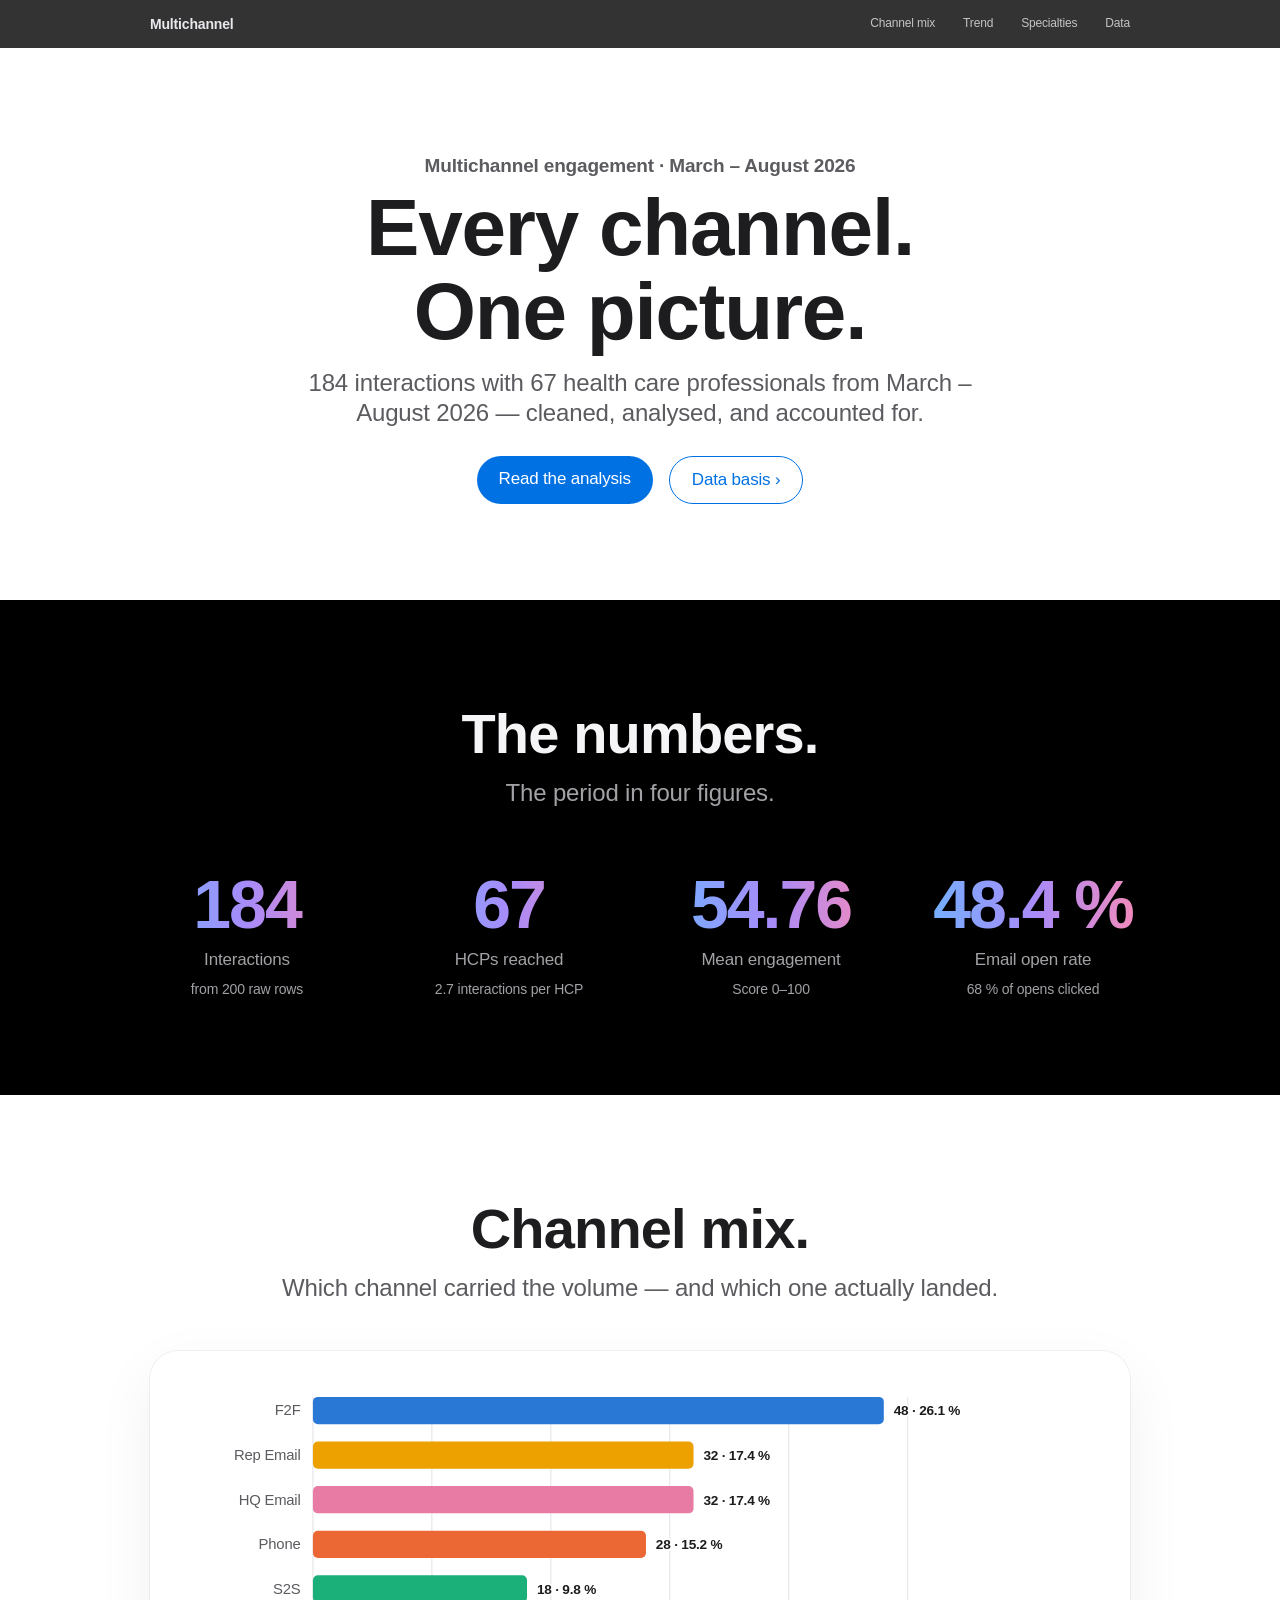
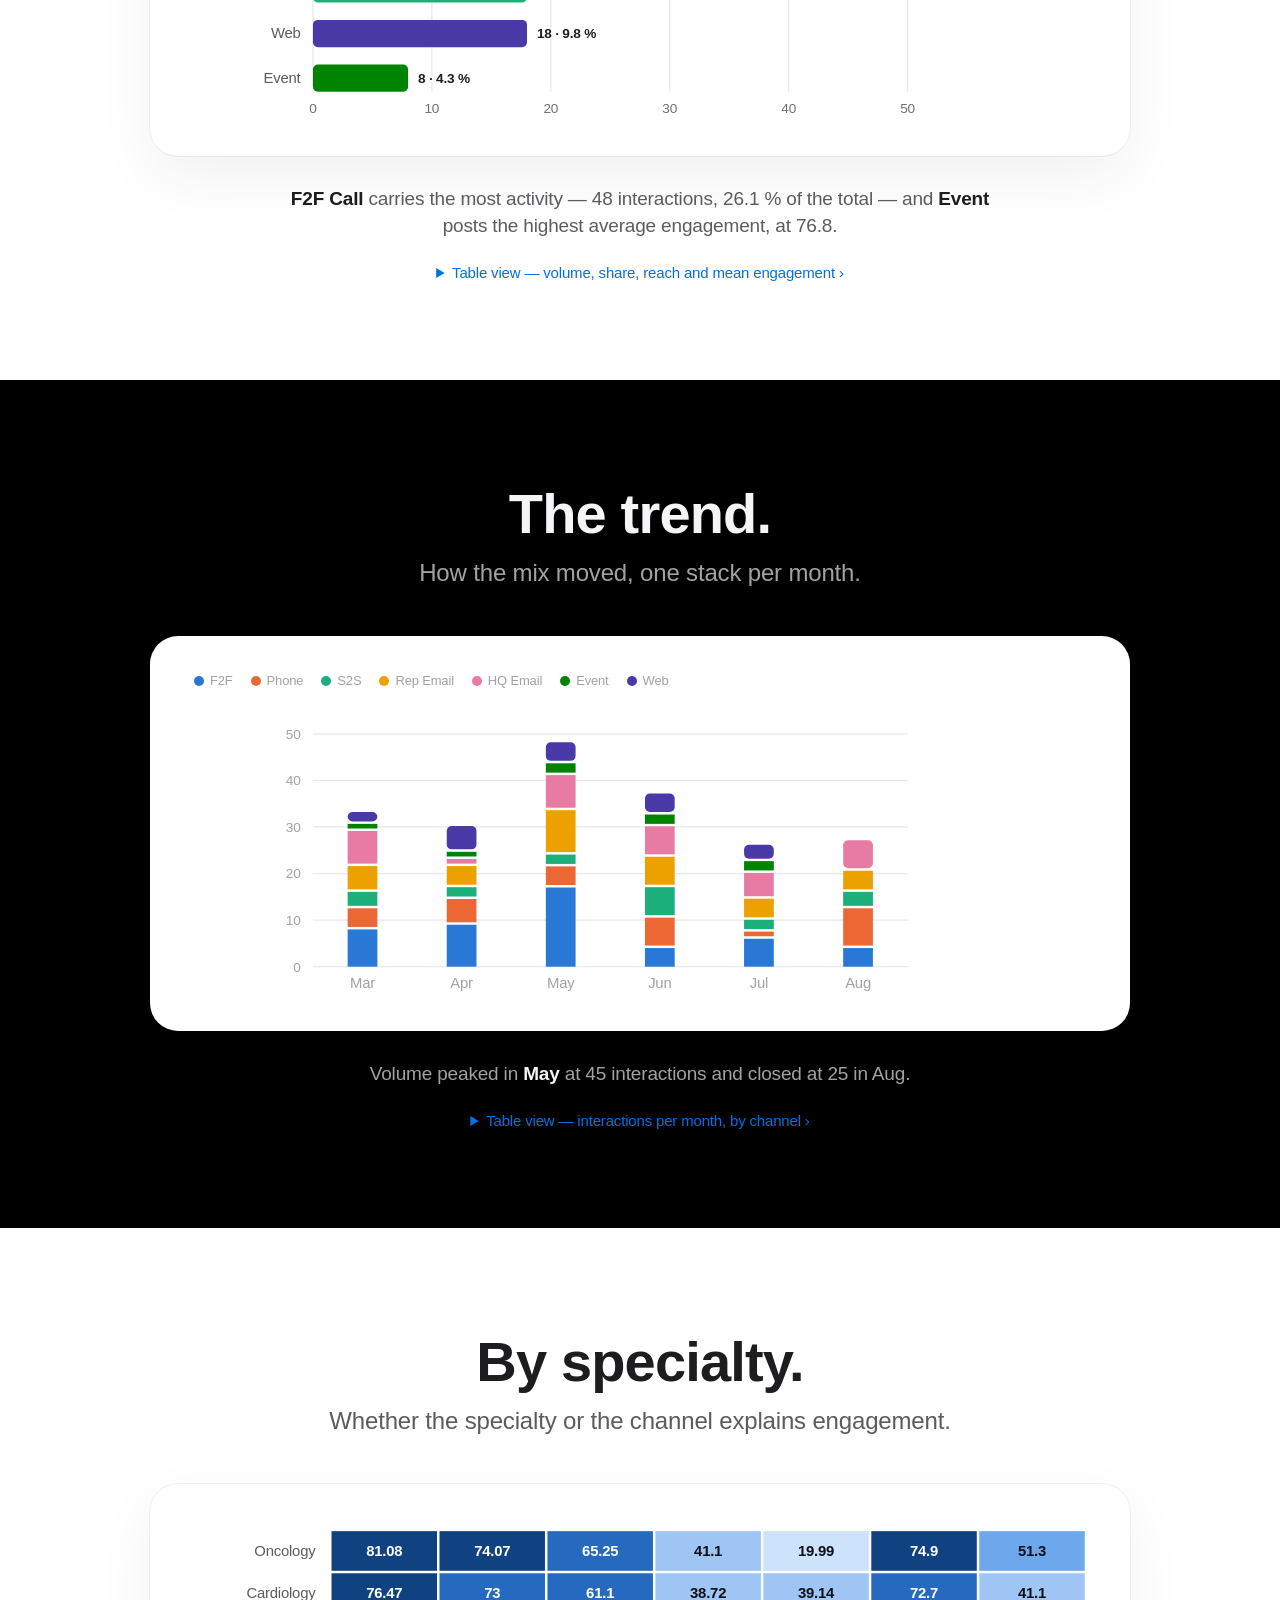
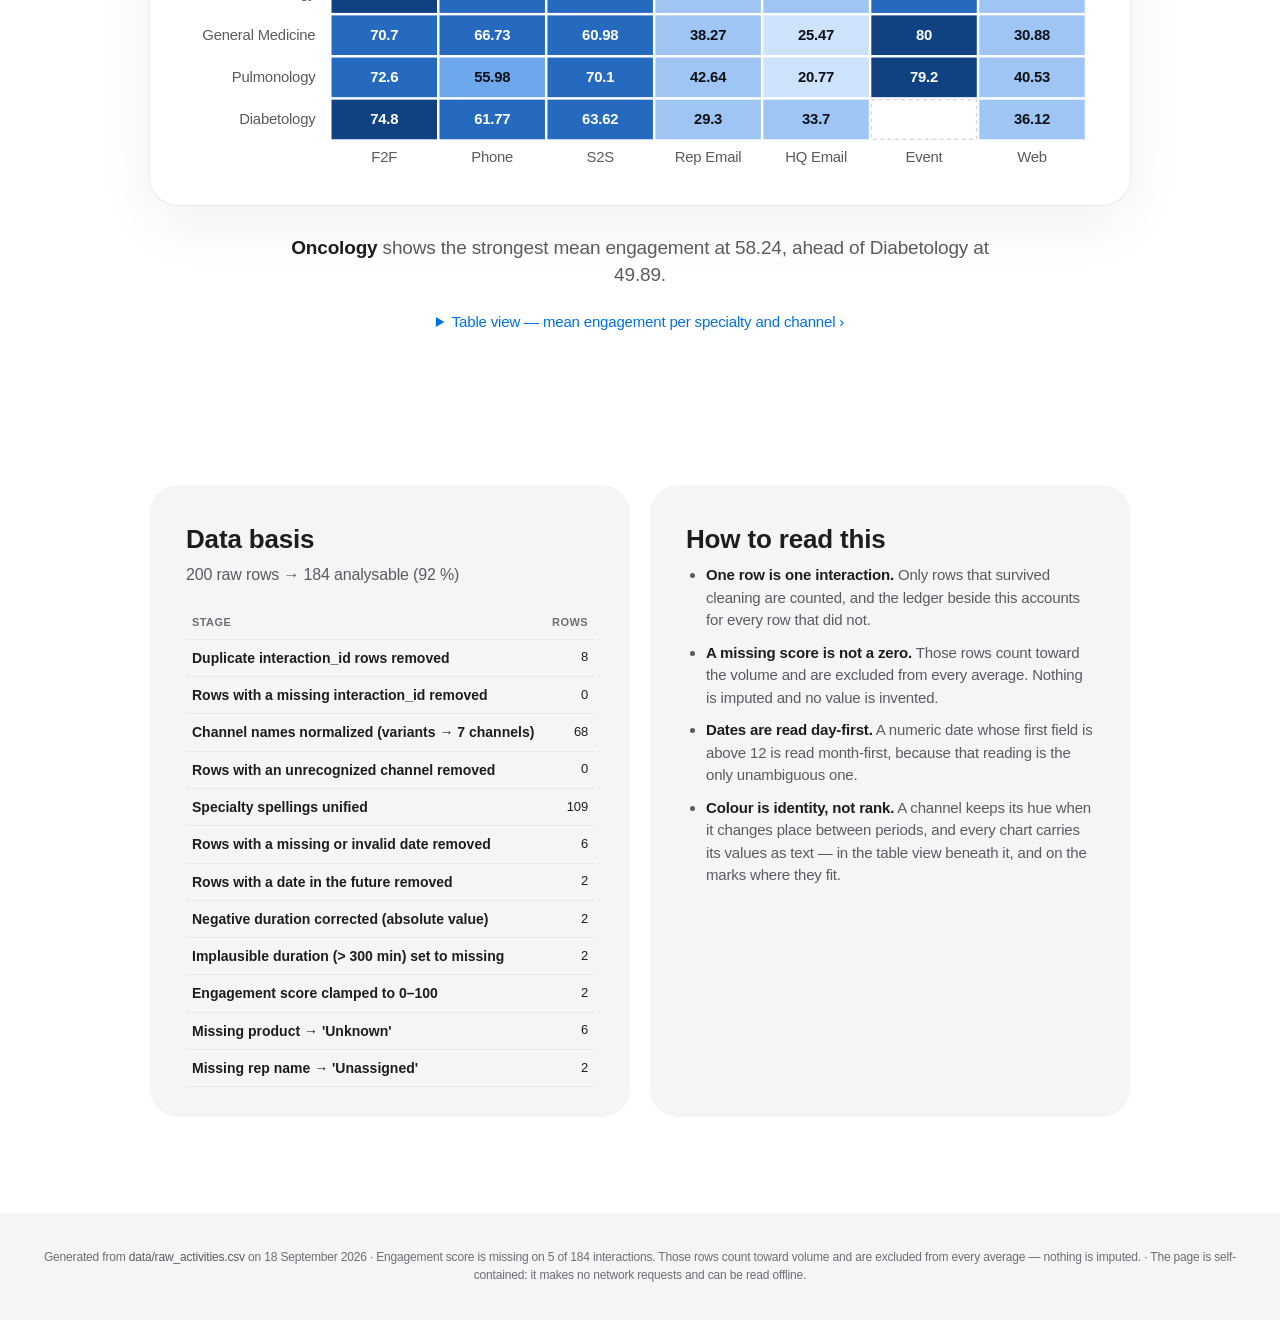
==== commit c3426486: "feat: merge the delivered design into the report template The template now carries the Apple-style d" ====
--- a/report.html
+++ b/report.html
@@ -6,26 +6,52 @@
 <meta name="color-scheme" content="light dark">
 <title>Multichannel Engagement</title><style>
   /* --- tokens -------------------------------------------------------------
-     Every colour is declared here, in both themes, and components are styled
-     through the tokens only. The dark values are re-declared under both scopes:
-     the media query for the operating system, the [data-theme] scope for the
-     viewer's own toggle, so an explicit choice wins in either direction. */
+     Every colour the page can use is declared here, once per theme. Nothing
+     below this block names a colour: components are styled through the tokens,
+     which is what makes a palette change a change to this block alone.
+
+     Three theme states have to resolve, not two. `:root` is the complete light
+     palette — the state a viewer sees is the un-stamped document, so a token
+     defined only inside a media query would leave that reader with no colour at
+     all. The dark palette is then re-declared twice, identically: once behind
+     `prefers-color-scheme` for the operating system's choice, and once behind
+     `[data-theme="dark"]` for the viewer's own toggle, so an explicit choice
+     beats the system in either direction. */
   :root {
     color-scheme: light;
 
-    --plane:          #eef1f4;
-    --surface-1:      #fbfcfd;
-    --surface-2:      #f1f4f7;
-    --text-primary:   #0d1117;
-    --text-secondary: #4d565f;
-    --text-muted:     #6b747d;
-    --grid:           #dfe4ea;
-    --axis:           #c3cad2;
-    --border:         rgba(13, 17, 23, 0.10);
-    --accent:         #1f3d5c;
-
-    /* Channel identity — the slot a channel keeps for the whole report, whatever
-       rank it holds in a given period. Never reassigned, never cycled. */
+    /* surfaces */
+    --bg:         #ffffff;
+    --card:       #ffffff;
+    --tile:       #f5f5f7;
+    --band-bg:    #000000;
+    --band-fg:    #f5f5f7;
+    --band-muted: #a1a1a6;
+    --nav-bg:     rgba(0, 0, 0, .8);
+    --nav-fg:     #e8e8ed;
+
+    /* ink — each one clears 4.5:1 on every surface above it can land on */
+    --text-primary:   #1d1d1f;
+    --text-secondary: #5b5b60;
+    --text-muted:     #6e6e73;
+    --grid:           #e8e8ed;
+    --axis:           #d2d2d7;
+    --accent:         #0071e3;
+    --tip-bg:         rgba(29, 29, 31, .94);
+    --tip-fg:         #ffffff;
+
+    /* the KPI gradient — decoration on the inverted band, so it is read against
+       --band-bg rather than against a page surface */
+    --kpi-a: #6cb6ff;
+    --kpi-b: #a78bfa;
+    --kpi-c: #ff8ab3;
+
+    --frame-ring:   0 0 0 1px rgba(0, 0, 0, .05);
+    --frame-shadow: 0 20px 60px rgba(0, 0, 0, .06);
+
+    /* Identity — one slot per channel, in schema order, never by rank. A channel
+       keeps its colour when it moves up or down the ranking, so a filter or a new
+       period never repaints the survivors. */
     --ch-1: #2a78d6;  /* F2F Call */
     --ch-2: #eb6834;  /* Phone Call */
     --ch-3: #1baf7a;  /* Screen-to-Screen Call */
@@ -35,35 +61,44 @@
     --ch-7: #4a3aa7;  /* Web */
 
     /* Magnitude — one hue, light to dark. Never the categorical slots.
-       Each step carries the ink its own cell needs, so the pairing between a shade and
-       the text on it is one table a designer can read, not a rule inferred from depth. */
+       Each step carries the ink its own cell needs, so the pairing between a shade
+       and the text on it is one table a designer can read, not a rule inferred from
+       depth. */
     --seq-1: #cde2fb;  --seq-1-ink: #0d1117;
     --seq-2: #9ec5f4;  --seq-2-ink: #0d1117;
     --seq-3: #6da7ec;  --seq-3-ink: #0d1117;
     --seq-4: #256abf;  --seq-4-ink: #ffffff;
     --seq-5: #104281;  --seq-5-ink: #ffffff;
-
-    --sans: ui-sans-serif, system-ui, -apple-system, "Segoe UI", Roboto,
-            "Helvetica Neue", Arial, sans-serif;
-    --mono: ui-monospace, SFMono-Regular, "SF Mono", Menlo, Consolas,
-            "Liberation Mono", monospace;
   }
 
   @media (prefers-color-scheme: dark) {
     :root:not([data-theme="light"]) {
       color-scheme: dark;
 
-      --plane:          #0b0d10;
-      --surface-1:      #15181c;
-      --surface-2:      #1c2025;
-      --text-primary:   #ffffff;
-      --text-secondary: #b9c0c7;
-      --text-muted:     #868f98;
-      --grid:           #262b31;
-      --axis:           #363c43;
-      --border:         rgba(255, 255, 255, 0.10);
-      --accent:         #7ea6c9;
-
+      --bg:         #000000;
+      --card:       #0b0b0d;
+      --tile:       #1d1d1f;
+      /* The band is near-black on a light page and *raised* on a dark one. An
+         automatic flip would make it the page itself, and the section would vanish. */
+      --band-bg:    #1d1d1f;
+      --band-fg:    #f5f5f7;
+      --band-muted: #a1a1a6;
+      --nav-bg:     rgba(20, 20, 22, .8);
+      --nav-fg:     #f5f5f7;
+
+      --text-primary:   #f5f5f7;
+      --text-secondary: #c7c7cc;
+      --text-muted:     #a1a1a6;
+      --grid:           #2a2a2d;
+      --axis:           #424245;
+      --accent:         #3f9bff;
+      --tip-bg:         rgba(245, 245, 247, .94);
+      --tip-fg:         #1d1d1f;
+
+      /* The ramp runs the other way on a dark surface: the deepest value is the
+         lightest cell. Its lowest step also has to clear the surface to read as a
+         cell at all, so the ramp starts one step up rather than at the darkest blue.
+         Ink is re-paired to match — every step clears 5.2:1. */
       --ch-1: #3987e5;
       --ch-2: #d95926;
       --ch-3: #199e70;
@@ -72,31 +107,40 @@
       --ch-6: #008300;
       --ch-7: #9085e9;
 
-      /* The ramp runs the other way on a dark surface: the deepest value is the
-         lightest cell. Its lowest step also has to clear the surface to read as a
-         cell at all, so the ramp starts one step up rather than at the darkest blue.
-         Ink is re-paired to match — every step clears 5.2:1. */
       --seq-1: #256abf;  --seq-1-ink: #ffffff;
       --seq-2: #3987e5;  --seq-2-ink: #0d1117;
       --seq-3: #6da7ec;  --seq-3-ink: #0d1117;
       --seq-4: #9ec5f4;  --seq-4-ink: #0d1117;
       --seq-5: #cde2fb;  --seq-5-ink: #0d1117;
+
+      --frame-ring:   0 0 0 1px rgba(255, 255, 255, .08);
+      --frame-shadow: 0 20px 60px rgba(0, 0, 0, .6);
     }
   }
 
+  /* The same palette again for the stamp, so the toggle wins in both directions.
+     It must stay identical to the block above — a token the media query moves and
+     the stamp does not leaves the page half-lit in one of the two states. */
   :root[data-theme="dark"] {
     color-scheme: dark;
 
-    --plane:          #0b0d10;
-    --surface-1:      #15181c;
-    --surface-2:      #1c2025;
-    --text-primary:   #ffffff;
-    --text-secondary: #b9c0c7;
-    --text-muted:     #868f98;
-    --grid:           #262b31;
-    --axis:           #363c43;
-    --border:         rgba(255, 255, 255, 0.10);
-    --accent:         #7ea6c9;
+    --bg:         #000000;
+    --card:       #0b0b0d;
+    --tile:       #1d1d1f;
+    --band-bg:    #1d1d1f;
+    --band-fg:    #f5f5f7;
+    --band-muted: #a1a1a6;
+    --nav-bg:     rgba(20, 20, 22, .8);
+    --nav-fg:     #f5f5f7;
+
+    --text-primary:   #f5f5f7;
+    --text-secondary: #c7c7cc;
+    --text-muted:     #a1a1a6;
+    --grid:           #2a2a2d;
+    --axis:           #424245;
+    --accent:         #3f9bff;
+    --tip-bg:         rgba(245, 245, 247, .94);
+    --tip-fg:         #1d1d1f;
 
     --ch-1: #3987e5;
     --ch-2: #d95926;
@@ -111,457 +155,418 @@
     --seq-3: #6da7ec;  --seq-3-ink: #0d1117;
     --seq-4: #9ec5f4;  --seq-4-ink: #0d1117;
     --seq-5: #cde2fb;  --seq-5-ink: #0d1117;
-  }
-
-  /* --- page ---------------------------------------------------------------- */
+
+    --frame-ring:   0 0 0 1px rgba(255, 255, 255, .08);
+    --frame-shadow: 0 20px 60px rgba(0, 0, 0, .6);
+  }
+
+  /* --- base ---------------------------------------------------------------- */
+  * { box-sizing: border-box; }
+  [hidden] { display: none !important; }
+
+  /* The body paints its own ground: the host paints one behind the page in *its*
+     theme, and a transparent body would borrow it. */
   body {
-    background: var(--plane);
+    margin: 0;
+    background: var(--bg);
     color: var(--text-primary);
-    font-family: var(--sans);
-    font-size: 14px;
-    line-height: 1.55;
+    font-family: -apple-system, BlinkMacSystemFont, "SF Pro Display", "SF Pro Text",
+      "Helvetica Neue", Helvetica, Arial, sans-serif;
+    font-size: 17px;
+    line-height: 1.45;
+    letter-spacing: -.01em;
     -webkit-font-smoothing: antialiased;
   }
-
-  .page {
-    max-width: 1060px;
-    margin-inline: auto;
-    padding-block: 30px 72px;
-    padding-inline: clamp(16px, 4vw, 34px);
-  }
-
-  main { display: grid; gap: 36px; }
-
-  /* Both halves of the same default have to go. A grid *track* floors at its items'
-     min-content width, and a grid *item* floors at its own — so a table whose cells are
-     `white-space: nowrap` would widen its whole column, and the running text laid out
-     beside it, past the viewport, and the page would scroll sideways. `minmax(0, 1fr)`
-     lets the track shrink, `min-width: 0` lets the item inside it do the same, and
-     `.scroller` is then the only thing on the page that scrolls sideways — which is
-     where a wide table belongs. */
-  main, .masthead, .overview, .basis, .analysis, figure, details, .colophon {
-    grid-template-columns: minmax(0, 1fr);
-  }
-  main > *, .overview > *, .basis > *, .analysis > *, figure > *, details > *,
-  .provenance > * {
-    min-width: 0;
-  }
-
-  h1, h2 { text-wrap: balance; margin: 0; }
-  p { margin: 0; }
-
-  .eyebrow {
-    font-family: var(--mono);
-    font-size: 10.5px;
-    font-weight: 500;
-    letter-spacing: 0.14em;
-    text-transform: uppercase;
-    color: var(--accent);
-  }
-
-  .mono { font-family: var(--mono); font-variant-numeric: tabular-nums; }
-
-  :focus-visible {
-    outline: 2px solid var(--accent);
-    outline-offset: 2px;
-    border-radius: 2px;
-  }
-
-  /* --- masthead ------------------------------------------------------------ */
-  .masthead { display: grid; gap: 12px; padding-bottom: 26px; }
-
-  .masthead h1 {
-    font-size: clamp(26px, 4.4vw, 34px);
+  :focus-visible { outline: 2px solid var(--accent); outline-offset: 2px; border-radius: 4px; }
+
+  /* --- navigation ---------------------------------------------------------- */
+  .nav {
+    position: sticky;
+    top: env(safe-area-inset-top, 0px);
+    z-index: 5;
+    height: 48px;
+    background: var(--nav-bg);
+    backdrop-filter: saturate(180%) blur(20px);
+    -webkit-backdrop-filter: saturate(180%) blur(20px);
+  }
+  .nav ul {
+    list-style: none;
+    margin: 0 auto;
+    /* The side gutter is 22px at every width: this is a padding *shorthand* whose
+       horizontal value is set, never zeroed. */
+    padding: 0 22px;
+    max-width: 1024px;
+    height: 48px;
+    display: flex;
+    align-items: center;
+    gap: 28px;
+    font-size: 12px;
+    color: var(--nav-fg);
+  }
+  .nav li:first-child { font-weight: 600; margin-right: auto; font-size: 14px; }
+  .nav li a { color: inherit; text-decoration: none; opacity: .8; }
+  .nav li a:hover { opacity: 1; }
+
+  /* --- sections ------------------------------------------------------------ */
+  .sec { padding: 104px 22px 96px; text-align: center; }
+  .sec .kicker { font-size: 19px; color: var(--text-secondary); font-weight: 600; margin: 0 0 6px; }
+  .sec h1 { margin: 0; font-size: 80px; font-weight: 600; letter-spacing: -.015em; line-height: 1.05; text-wrap: balance; }
+  .sec h2 { margin: 0; font-size: 56px; font-weight: 600; letter-spacing: -.015em; line-height: 1.07; text-wrap: balance; }
+  .sec .tag { margin: 14px auto 0; font-size: 24px; line-height: 1.25; color: var(--text-secondary); max-width: 720px; }
+
+  .cta { margin: 28px 0 0; display: flex; gap: 16px; justify-content: center; flex-wrap: wrap; }
+  .cta a { display: inline-block; padding: 11px 22px; border-radius: 980px; font-size: 17px; text-decoration: none; }
+  .cta a.pri { background: var(--accent); color: #ffffff; }
+  .cta a.ghost { border: 1px solid var(--accent); color: var(--accent); }
+
+  /* --- the inverted band ---------------------------------------------------
+     A dark island inside a light page, and in dark mode a raised one. The band
+     re-points the text tokens at its own ink, so everything styled through them —
+     the kicker, the numbers and their notes — resolves against the band's ground
+     without a second set of rules. */
+  .band {
+    background: var(--band-bg);
+    color: var(--band-fg);
+    --text-primary: var(--band-fg);
+    --text-secondary: var(--band-muted);
+    --text-muted: var(--band-muted);
+  }
+  .kpis { display: grid; grid-template-columns: repeat(4, minmax(0, 1fr)); gap: 24px; max-width: 1024px; margin: 56px auto 0; }
+  .kpi { min-width: 0; }
+  .kpi b {
+    display: block;
+    font-size: 68px;
     font-weight: 600;
-    letter-spacing: -0.022em;
-    line-height: 1.15;
-    max-width: 22ch;
-  }
-
-  .subtitle { max-width: 62ch; color: var(--text-secondary); font-size: 14.5px; }
-
-  .provenance {
+    letter-spacing: -.03em;
+    line-height: 1;
+    margin: 6px 0 10px;
+    background: linear-gradient(90deg, var(--kpi-a), var(--kpi-b) 50%, var(--kpi-c));
+    -webkit-background-clip: text;
+    background-clip: text;
+    color: transparent;
+    font-variant-numeric: tabular-nums;
+  }
+  .kpi small { display: block; font-size: 17px; color: var(--text-secondary); font-weight: 400; }
+  .kpi span { display: block; margin-top: 6px; color: var(--text-muted); font-size: 14px; }
+
+  /* --- a chart card -------------------------------------------------------- */
+  .stage { max-width: 980px; margin: 48px auto 0; text-align: left; }
+  .frame {
+    background: var(--card);
+    border-radius: 28px;
+    padding: 36px 44px 30px;
+    box-shadow: var(--frame-ring), var(--frame-shadow);
+  }
+  .chart { width: 100%; height: auto; display: block; overflow: visible; }
+  .chart-heat { max-width: 680px; }
+  .frame .chart-heat { max-width: 100%; }
+  /* Chart ink. Text wears text tokens, never a series colour — the mark beside a
+     label carries the identity, and the only fill a chart text element may name is
+     an `-ink` token, which is a readability choice rather than a series. */
+  .chart .grid { stroke: var(--grid); stroke-width: 1; }
+  .chart .axis { stroke: var(--axis); stroke-width: 1; }
+  .chart .tick { fill: var(--text-muted); font-size: 11px; }
+  .chart .label { fill: var(--text-secondary); font-size: 12px; }
+  .chart .value {
+    fill: var(--text-primary);
+    font-size: 11px;
+    font-weight: 600;
+    font-variant-numeric: tabular-nums;
+    /* A bar's value is written just outside its data end, which for a long bar
+       falls across a gridline. The stroke paints behind the fill (paint-order), so
+       a surface-coloured stroke punches the label out of the rule it sits on. */
+    stroke: var(--card);
+    stroke-width: 3px;
+    paint-order: stroke fill;
+  }
+  .chart .cell-value { font-size: 12px; font-weight: 600; font-variant-numeric: tabular-nums; }
+  .chart .mark { cursor: default; transition: opacity .12s; }
+  .chart:hover .mark { opacity: .55; }
+  .chart .mark:hover, .chart .mark:focus-visible { opacity: 1; }
+  .chart .mark:focus-visible { outline: none; stroke: var(--accent); stroke-width: 2px; }
+  /* An absent combination is marked, not left blank: a blank cell is
+     indistinguishable from a rendering bug, and from a zero. */
+  .chart .cell-empty { fill: none; stroke: var(--axis); stroke-dasharray: 3 3; }
+
+  .legend {
+    list-style: none;
     display: flex;
     flex-wrap: wrap;
-    gap: 10px 34px;
-    margin: 6px 0 0;
-    padding-top: 18px;
-    border-top: 1px solid var(--border);
-  }
-  .provenance dt {
-    font-family: var(--mono);
-    font-size: 10.5px;
-    letter-spacing: 0.1em;
-    text-transform: uppercase;
+    gap: 6px 18px;
+    padding: 0;
+    margin: 0 0 18px;
+    font-size: 13px;
+    color: var(--text-secondary);
+  }
+  .legend i { display: inline-block; width: 10px; height: 10px; border-radius: 50%; margin-right: 6px; }
+  .legend li { display: flex; align-items: center; }
+
+  /* --- the insight under a chart ------------------------------------------- */
+  .insight {
+    margin: 30px auto 0;
+    max-width: 720px;
+    font-size: 19px;
+    line-height: 1.42;
+    color: var(--text-secondary);
+    text-align: center;
+  }
+  .insight b { color: var(--text-primary); font-weight: 600; }
+
+  /* --- tables -------------------------------------------------------------- */
+  table { width: 100%; border-collapse: collapse; font-size: 14px; font-variant-numeric: tabular-nums; }
+  th, td { padding: 9px 10px; text-align: right; border-bottom: 1px solid var(--grid); }
+  th:first-child, td:first-child { text-align: left; }
+  th { color: var(--text-muted); font-weight: 600; font-size: 11px; letter-spacing: .04em; text-transform: uppercase; }
+  tbody th { color: var(--text-primary); font-size: 14px; letter-spacing: 0; text-transform: none; }
+
+  details { margin: 22px 0 0; }
+  details summary { cursor: pointer; color: var(--accent); font-size: 15px; }
+  details summary::-webkit-details-marker { display: none; }
+  details summary:after { content: " ›"; }
+  details[open] summary:after { content: " ⌄"; }
+  details .scroller { margin-top: 12px; }
+
+  /* Only a table may be wider than the page, and then only inside a box that
+     scrolls by itself — the body must never scroll sideways. */
+  .scroller { overflow-x: auto; overscroll-behavior-x: contain; }
+
+  /* --- the two grey tiles -------------------------------------------------- */
+  .grid2 {
+    display: grid;
+    grid-template-columns: repeat(2, minmax(0, 1fr));
+    gap: 20px;
+    max-width: 1024px;
+    margin: 56px auto 0;
+    text-align: left;
+    padding: 0 22px;
+  }
+  .tile { background: var(--tile); border-radius: 28px; padding: 36px 36px 30px; min-width: 0; }
+  .tile h3 { margin: 0 0 6px; font-size: 26px; font-weight: 600; }
+  .tile p { margin: 0 0 20px; color: var(--text-secondary); font-size: 16px; line-height: 1.4; }
+  .tile table { font-size: 13px; }
+  .tile th, .tile td { padding: 8px 6px; }
+  .tile ul { margin: 0; padding-left: 20px; color: var(--text-secondary); font-size: 15px; line-height: 1.5; }
+  .tile li + li { margin-top: 10px; }
+  .tile li b { color: var(--text-primary); font-weight: 600; }
+
+  footer {
+    margin-top: 96px;
+    padding: 36px 22px calc(36px + env(safe-area-inset-bottom, 0px));
+    background: var(--tile);
     color: var(--text-muted);
-  }
-  /* A filesystem path is one unbreakable token, and the Source line is where it lands.
-     Left alone it is wider than the page on a phone and takes the whole layout with it. */
-  .provenance dd { margin: 2px 0 0; font-size: 13.5px; overflow-wrap: anywhere; }
-
-  /* --- the overview block -------------------------------------------------- */
-  .overview {
-    display: grid;
-    gap: 22px;
-    padding: 22px clamp(16px, 3vw, 26px);
-    background: var(--surface-1);
-    border: 1px solid var(--border);
-    border-radius: 12px;
-  }
-  @media (min-width: 760px) {
-    .overview { grid-template-columns: minmax(190px, 260px) minmax(0, 1fr); gap: 34px; }
-  }
-
-  .hero-value {
-    font-size: clamp(44px, 9vw, 60px);
-    font-weight: 600;
-    letter-spacing: -0.035em;
-    line-height: 1;
-    font-variant-numeric: tabular-nums;
-  }
-  .hero-label { margin-top: 8px; font-size: 13.5px; color: var(--text-secondary); }
-  .hero-note {
-    margin-top: 2px;
-    font-family: var(--mono);
-    font-size: 11.5px;
-    color: var(--text-muted);
-  }
-
-  .tiles {
-    display: grid;
-    grid-template-columns: repeat(auto-fit, minmax(132px, 1fr));
-    gap: 18px 20px;
-    margin: 0;
-  }
-  .tile { display: grid; gap: 5px; align-content: start; }
-  .tile dt {
-    font-family: var(--mono);
-    font-size: 10.5px;
-    letter-spacing: 0.1em;
-    text-transform: uppercase;
-    color: var(--text-muted);
-  }
-  .tile dd {
-    margin: 0;
-    font-size: 25px;
-    font-weight: 600;
-    letter-spacing: -0.02em;
-    font-variant-numeric: tabular-nums;
-  }
-  .tile .of { font-size: 15px; font-weight: 500; color: var(--text-muted); }
-
-  /* --- data basis ---------------------------------------------------------- */
-  .basis { display: grid; gap: 12px; }
-  .basis-head { display: grid; gap: 6px; }
-  .basis h2 { font-size: 17px; font-weight: 600; letter-spacing: -0.012em; }
-  .headline { font-size: 14.5px; }
-  .note { max-width: 68ch; font-size: 13.5px; color: var(--text-secondary); }
-
-  details { display: grid; gap: 12px; }
-  summary {
-    cursor: pointer;
-    font-family: var(--mono);
-    font-size: 11px;
-    letter-spacing: 0.06em;
-    text-transform: uppercase;
-    color: var(--text-secondary);
-    padding: 7px 0;
-    width: fit-content;
-  }
-  summary:hover { color: var(--text-primary); }
-  summary::marker { color: var(--text-muted); }
-
-  /* --- an analysis --------------------------------------------------------- */
-  .analysis { display: grid; gap: 14px; }
-  .analysis + .analysis { border-top: 1px solid var(--border); padding-top: 36px; }
-  .analysis-head { display: grid; gap: 6px; }
-  .analysis h2 { font-size: 19px; font-weight: 600; letter-spacing: -0.014em; }
-
-  .takeaway { max-width: 68ch; font-size: 15px; line-height: 1.5; }
-
-  figure {
-    display: grid;
-    gap: 12px;
-    margin: 4px 0 0;
-    padding: 18px clamp(12px, 3vw, 20px) 14px;
-    background: var(--surface-1);
-    border: 1px solid var(--border);
-    border-radius: 12px;
-  }
-  figcaption {
-    font-family: var(--mono);
-    font-size: 11px;
-    color: var(--text-muted);
-    max-width: 78ch;
-  }
-
-  /* --- charts --------------------------------------------------------------
-     The chart names a palette slot; the value of that slot is decided here. */
-  .chart {
-    display: block;
-    width: 100%;
-    max-width: 700px;
-    height: auto;
-    margin-inline: auto;
-  }
-  .mark { stroke: none; }
-  .cell { stroke: none; }
-  .cell-empty { fill: var(--surface-2); stroke: var(--border); stroke-width: 1; }
-  .gridline { stroke-width: 1; }
-
-  .axis-label { font-family: var(--mono); font-size: 11px; font-weight: 500; fill: var(--text-muted); }
-  .legend-label { font-family: var(--mono); font-size: 11px; font-weight: 500; fill: var(--text-secondary); }
-  /* A bar's value is written just outside its data end, which for a long bar falls
-     across a gridline. The stroke paints behind the fill (paint-order), so a
-     surface-coloured halo punches the label out of the rule instead of intersecting it. */
-  .value-label {
-    font-family: var(--mono); font-size: 11px; font-weight: 600;
-    fill: var(--text-primary);
-    stroke: var(--surface-1); stroke-width: 3px; paint-order: stroke fill;
-  }
-  /* No fill here: the heatmap writes `var(--seq-N-ink)` on each label, so the ink
-     travels with the step it sits on. */
-  .cell-value { font-family: var(--mono); font-size: 12px; font-weight: 600; }
-
-  .chart [data-tip]:focus-visible {
-    outline: none;
-    stroke: var(--text-primary);
-    stroke-width: 2;
-  }
-
-  /* --- tables -------------------------------------------------------------- */
-  .scroller { overflow-x: auto; overscroll-behavior-x: contain; }
-
-  table { border-collapse: collapse; width: 100%; font-size: 13px; }
-  caption { text-align: left; }
-
-  th, td {
-    padding: 7px 16px 7px 0;
-    border-bottom: 1px solid var(--border);
-    white-space: nowrap;
-  }
-  thead th {
-    font-family: var(--mono);
-    font-size: 10.5px;
-    font-weight: 500;
-    letter-spacing: 0.1em;
-    text-transform: uppercase;
-    color: var(--text-muted);
-    border-bottom-color: var(--axis);
-  }
-  thead th + th { text-align: right; }
-  tbody th { font-weight: 500; text-align: left; }
-  tbody td {
-    text-align: right;
-    font-family: var(--mono);
-    font-variant-numeric: tabular-nums;
-  }
-  tbody tr:last-child th, tbody tr:last-child td { border-bottom: none; }
-
-  /* --- colophon ------------------------------------------------------------ */
-  .colophon {
-    display: grid;
-    gap: 12px;
-    margin-top: 4px;
-    padding-top: 26px;
-    border-top: 1px solid var(--border);
-  }
-  .colophon ul { margin: 0; padding-left: 18px; display: grid; gap: 6px; }
-  .colophon li { max-width: 74ch; font-size: 13px; color: var(--text-secondary); }
-  .fineprint {
-    font-size: 12px; color: var(--text-muted); max-width: 74ch;
-    overflow-wrap: anywhere;  /* the source path again, this time in prose */
+    font-size: 12px;
+    text-align: center;
+    /* A filesystem path is one unbreakable token. Left alone it is wider than a
+       phone and takes the whole layout with it. */
+    overflow-wrap: anywhere;
   }
 
   /* --- the hover layer ----------------------------------------------------- */
-  .tip {
+  .tooltip {
     position: fixed;
+    left: 0;
     top: 0;
-    left: 0;
     z-index: 20;
     max-width: min(300px, 78vw);
-    padding: 8px 10px;
-    border-radius: 7px;
-    background: var(--text-primary);
-    color: var(--plane);
-    font-family: var(--mono);
+    padding: 7px 10px;
+    border-radius: 8px;
+    background: var(--tip-bg);
+    color: var(--tip-fg);
     font-size: 12px;
     font-weight: 500;
     line-height: 1.45;
     pointer-events: none;
-  }
+    opacity: 0;
+    transition: opacity .1s;
+  }
+  .tooltip[data-shown] { opacity: 1; }
 
   @media (prefers-reduced-motion: reduce) {
     * { animation: none !important; transition: none !important; }
   }
+
+  /* A chart is drawn in a 720-unit viewBox. Scaled to a phone it would render its
+     11px tick numbers at under 5px, which is not text any more — so below this width
+     the chart keeps a legible minimum and its own card scrolls, rather than shrinking
+     into illegibility. Only the chart scrolls: nothing else on the page moves
+     sideways, and the legend and the table view stay where they are. */
+  @media (max-width: 640px) {
+    .frame .scroller .chart { min-width: 620px; }
+  }
+
+  @media (max-width: 900px) {
+    .sec h1 { font-size: 52px; }
+    .sec h2 { font-size: 38px; }
+    .sec .tag { font-size: 20px; }
+    .hero .tag { font-size: 20px; }
+  }
+  @media (max-width: 820px) {
+    .sec { padding: 76px 22px 68px; }
+    .frame { padding: 22px; border-radius: 20px; }
+    .tile { padding: 26px; border-radius: 20px; }
+    .grid2 { grid-template-columns: minmax(0, 1fr); }
+    .kpis { grid-template-columns: repeat(2, minmax(0, 1fr)); gap: 28px; }
+    .kpi b { font-size: 52px; }
+    .nav ul { gap: 18px; font-size: 11px; }
+  }
 </style></head>
 <body>
 
 
-<div class="page">
-  <header class="masthead">
-    <p class="eyebrow">Field force analytics</p>
-    <h1>Multichannel engagement</h1>
-    <p class="subtitle">
-      How the field force reached health care professionals this period: the volume
-      behind each channel, how activity moved month to month, and where engagement
-      actually landed once the channel was chosen.
-    </p>
-    <dl class="provenance">
-      <div><dt>Period</dt><dd>March – August 2026</dd></div>
-      <div><dt>Source</dt><dd class="mono">data/raw_activities.csv</dd></div>
-      <div><dt>Generated</dt><dd>18 September 2026</dd></div>
-    </dl>
-  </header>
-
-  <main>
-    <section class="overview" aria-label="Headline figures">
-      <div>
-        <p class="hero-value">184</p>
-        <p class="hero-label">interactions analysed</p>
-        <p class="hero-note">March – August 2026</p>
-      </div>
-      <dl class="tiles">
-        <div class="tile">
-          <dt>HCPs reached</dt>
-          <dd>67</dd>
-        </div>
-        <div class="tile">
-          <dt>Mean engagement</dt>
-          <dd>54.76</dd>
-        </div>
-        <div class="tile">
-          <dt>Channels in use</dt>
-          <dd>7<span class="of"> / 7</span></dd>
-        </div>
-        <div class="tile">
-          <dt>Email open rate</dt>
-          <dd>48.4 %</dd>
-        </div>
-      </dl>
-    </section>
-
-    <section class="basis" aria-labelledby="basis-h">
-      <div class="basis-head">
-        <p class="eyebrow">Data basis</p>
-        <h2 id="basis-h">What the cleaning pipeline did</h2>
-      </div>
-      <p class="headline">200 raw rows → 184 analysable (92 %)</p>
-      <p class="note">Engagement score is missing on 5 of 184 interactions. Those rows count toward volume and are excluded from every average — nothing is imputed.</p>
-      <details>
-        <summary>Cleaning ledger — every stage and the rows it touched</summary>
-        <div class="scroller"><table><thead><tr><th scope="col">Stage</th><th scope="col">Rows</th></tr></thead><tbody><tr><th scope="row">Duplicate interaction_id rows removed</th><td class="num">8</td></tr><tr><th scope="row">Rows with a missing interaction_id removed</th><td class="num">0</td></tr><tr><th scope="row">Channel names normalized (variants → 7 channels)</th><td class="num">68</td></tr><tr><th scope="row">Rows with an unrecognized channel removed</th><td class="num">0</td></tr><tr><th scope="row">Specialty spellings unified</th><td class="num">109</td></tr><tr><th scope="row">Rows with a missing or invalid date removed</th><td class="num">6</td></tr><tr><th scope="row">Rows with a date in the future removed</th><td class="num">2</td></tr><tr><th scope="row">Negative duration corrected (absolute value)</th><td class="num">2</td></tr><tr><th scope="row">Implausible duration (&gt; 300 min) set to missing</th><td class="num">2</td></tr><tr><th scope="row">Engagement score clamped to 0–100</th><td class="num">2</td></tr><tr><th scope="row">Missing product → &apos;Unknown&apos;</th><td class="num">6</td></tr><tr><th scope="row">Missing rep name → &apos;Unassigned&apos;</th><td class="num">2</td></tr></tbody></table></div>
-      </details>
-    </section>
-
-    <section class="analysis" aria-labelledby="channel-h">
-      <div class="analysis-head">
-        <p class="eyebrow">Channel</p>
-        <h2 id="channel-h">Volume and engagement by channel</h2>
-      </div>
-      <p class="takeaway">F2F Call carries the most activity — 48 interactions, 26.1 % of the total — and Event posts the highest average engagement, at 76.8.</p>
-      <figure>
-        <div><svg class="chart" viewBox="0 0 720 274" role="img" preserveAspectRatio="xMidYMid meet"><line class="gridline" x1="96" y1="8" x2="96" y2="246" style="stroke:var(--grid)"/><text class="axis-label" x="96" y="263" text-anchor="middle">0</text><line class="gridline" x1="192" y1="8" x2="192" y2="246" style="stroke:var(--grid)"/><text class="axis-label" x="192" y="263" text-anchor="middle">10</text><line class="gridline" x1="288" y1="8" x2="288" y2="246" style="stroke:var(--grid)"/><text class="axis-label" x="288" y="263" text-anchor="middle">20</text><line class="gridline" x1="384" y1="8" x2="384" y2="246" style="stroke:var(--grid)"/><text class="axis-label" x="384" y="263" text-anchor="middle">30</text><line class="gridline" x1="480" y1="8" x2="480" y2="246" style="stroke:var(--grid)"/><text class="axis-label" x="480" y="263" text-anchor="middle">40</text><line class="gridline" x1="576" y1="8" x2="576" y2="246" style="stroke:var(--grid)"/><text class="axis-label" x="576" y="263" text-anchor="middle">50</text><rect class="mark" x="96" y="8" width="460.8" height="22" rx="4" clip_path="inset(0 0 0 0 round 0 4px 4px 0)" style="fill:var(--ch-1)" data-tip="F2F Call: 48 interactions (26.1 %), 36 HCPs, avg engagement 75.72" data-channel="F2F Call"/><text class="axis-label" x="86" y="23" text-anchor="end">F2F</text><text class="value-label" x="564.8" y="23">48 · 26.1 %</text><rect class="mark" x="96" y="44" width="307.2" height="22" rx="4" clip_path="inset(0 0 0 0 round 0 4px 4px 0)" style="fill:var(--ch-4)" data-tip="Rep Email: 32 interactions (17.4 %), 22 HCPs, avg engagement 39.64" data-channel="Rep Email"/><text class="axis-label" x="86" y="59" text-anchor="end">Rep Email</text><text class="value-label" x="411.2" y="59">32 · 17.4 %</text><rect class="mark" x="96" y="80" width="307.2" height="22" rx="4" clip_path="inset(0 0 0 0 round 0 4px 4px 0)" style="fill:var(--ch-5)" data-tip="HQ Email: 32 interactions (17.4 %), 24 HCPs, avg engagement 26.25" data-channel="HQ Email"/><text class="axis-label" x="86" y="95" text-anchor="end">HQ Email</text><text class="value-label" x="411.2" y="95">32 · 17.4 %</text><rect class="mark" x="96" y="116" width="268.8" height="22" rx="4" clip_path="inset(0 0 0 0 round 0 4px 4px 0)" style="fill:var(--ch-2)" data-tip="Phone Call: 28 interactions (15.2 %), 23 HCPs, avg engagement 67.42" data-channel="Phone Call"/><text class="axis-label" x="86" y="131" text-anchor="end">Phone</text><text class="value-label" x="372.8" y="131">28 · 15.2 %</text><rect class="mark" x="96" y="152" width="172.8" height="22" rx="4" clip_path="inset(0 0 0 0 round 0 4px 4px 0)" style="fill:var(--ch-3)" data-tip="Screen-to-Screen Call: 18 interactions (9.8 %), 17 HCPs, avg engagement 63.18" data-channel="Screen-to-Screen Call"/><text class="axis-label" x="86" y="167" text-anchor="end">S2S</text><text class="value-label" x="276.8" y="167">18 · 9.8 %</text><rect class="mark" x="96" y="188" width="172.8" height="22" rx="4" clip_path="inset(0 0 0 0 round 0 4px 4px 0)" style="fill:var(--ch-7)" data-tip="Web: 18 interactions (9.8 %), 14 HCPs, avg engagement 37.63" data-channel="Web"/><text class="axis-label" x="86" y="203" text-anchor="end">Web</text><text class="value-label" x="276.8" y="203">18 · 9.8 %</text><rect class="mark" x="96" y="224" width="76.8" height="22" rx="4" clip_path="inset(0 0 0 0 round 0 4px 4px 0)" style="fill:var(--ch-6)" data-tip="Event: 8 interactions (4.3 %), 8 HCPs, avg engagement 76.8" data-channel="Event"/><text class="axis-label" x="86" y="239" text-anchor="end">Event</text><text class="value-label" x="180.8" y="239">8 · 4.3 %</text></svg></div>
-        <figcaption>Interactions per channel, March – August 2026.</figcaption>
-      </figure>
-      <details open>
-        <summary>Table view — volume, share, reach and mean engagement</summary>
-        <div class="scroller"><table><thead><tr><th scope="col">Channel</th><th scope="col">Interactions</th><th scope="col">Share</th><th scope="col">HCPs</th><th scope="col">Avg engagement</th></tr></thead><tbody><tr><th scope="row">F2F Call</th><td class="num">48</td><td class="num">26.1 %</td><td class="num">36</td><td class="num">75.72</td></tr><tr><th scope="row">Rep Email</th><td class="num">32</td><td class="num">17.4 %</td><td class="num">22</td><td class="num">39.64</td></tr><tr><th scope="row">HQ Email</th><td class="num">32</td><td class="num">17.4 %</td><td class="num">24</td><td class="num">26.25</td></tr><tr><th scope="row">Phone Call</th><td class="num">28</td><td class="num">15.2 %</td><td class="num">23</td><td class="num">67.42</td></tr><tr><th scope="row">Screen-to-Screen Call</th><td class="num">18</td><td class="num">9.8 %</td><td class="num">17</td><td class="num">63.18</td></tr><tr><th scope="row">Web</th><td class="num">18</td><td class="num">9.8 %</td><td class="num">14</td><td class="num">37.63</td></tr><tr><th scope="row">Event</th><td class="num">8</td><td class="num">4.3 %</td><td class="num">8</td><td class="num">76.8</td></tr></tbody></table></div>
-      </details>
-    </section>
-
-    <section class="analysis" aria-labelledby="trend-h">
-      <div class="analysis-head">
-        <p class="eyebrow">Trend</p>
-        <h2 id="trend-h">How activity moved through the period</h2>
-      </div>
-      <p class="takeaway">Volume peaked in May at 45 interactions and closed at 25 in Aug.</p>
-      <figure>
-        <div><svg class="chart" viewBox="0 0 720 262" role="img" preserveAspectRatio="xMidYMid meet"><line class="gridline" x1="96" y1="208" x2="576" y2="208" style="stroke:var(--grid)"/><text class="axis-label" x="86" y="212" text-anchor="end">0</text><line class="gridline" x1="96" y1="170.4" x2="576" y2="170.4" style="stroke:var(--grid)"/><text class="axis-label" x="86" y="174.4" text-anchor="end">10</text><line class="gridline" x1="96" y1="132.8" x2="576" y2="132.8" style="stroke:var(--grid)"/><text class="axis-label" x="86" y="136.8" text-anchor="end">20</text><line class="gridline" x1="96" y1="95.2" x2="576" y2="95.2" style="stroke:var(--grid)"/><text class="axis-label" x="86" y="99.2" text-anchor="end">30</text><line class="gridline" x1="96" y1="57.6" x2="576" y2="57.6" style="stroke:var(--grid)"/><text class="axis-label" x="86" y="61.6" text-anchor="end">40</text><line class="gridline" x1="96" y1="20" x2="576" y2="20" style="stroke:var(--grid)"/><text class="axis-label" x="86" y="24" text-anchor="end">50</text><rect class="mark" x="124" y="177.92" width="24" height="30.08" style="fill:var(--ch-1)" data-tip="Mar · F2F Call: 8" data-month="2026-03" data-channel="F2F Call"/><rect class="mark" x="124" y="160.88" width="24" height="15.04" style="fill:var(--ch-2)" data-tip="Mar · Phone Call: 4" data-month="2026-03" data-channel="Phone Call"/><rect class="mark" x="124" y="147.6" width="24" height="11.28" style="fill:var(--ch-3)" data-tip="Mar · Screen-to-Screen Call: 3" data-month="2026-03" data-channel="Screen-to-Screen Call"/><rect class="mark" x="124" y="126.8" width="24" height="18.8" style="fill:var(--ch-4)" data-tip="Mar · Rep Email: 5" data-month="2026-03" data-channel="Rep Email"/><rect class="mark" x="124" y="98.48" width="24" height="26.32" style="fill:var(--ch-5)" data-tip="Mar · HQ Email: 7" data-month="2026-03" data-channel="HQ Email"/><rect class="mark" x="124" y="92.72" width="24" height="3.76" style="fill:var(--ch-6)" data-tip="Mar · Event: 1" data-month="2026-03" data-channel="Event"/><rect class="mark" x="124" y="83.2" width="24" height="7.52" rx="4" clip_path="inset(0 0 0 0 round 4px 4px 0 0)" style="fill:var(--ch-7)" data-tip="Mar · Web: 2" data-month="2026-03" data-channel="Web"/><text class="axis-label" x="136" y="225" text-anchor="middle">Mar</text><rect class="mark" x="204" y="174.16" width="24" height="33.84" style="fill:var(--ch-1)" data-tip="Apr · F2F Call: 9" data-month="2026-04" data-channel="F2F Call"/><rect class="mark" x="204" y="153.36" width="24" height="18.8" style="fill:var(--ch-2)" data-tip="Apr · Phone Call: 5" data-month="2026-04" data-channel="Phone Call"/><rect class="mark" x="204" y="143.84" width="24" height="7.52" style="fill:var(--ch-3)" data-tip="Apr · Screen-to-Screen Call: 2" data-month="2026-04" data-channel="Screen-to-Screen Call"/><rect class="mark" x="204" y="126.8" width="24" height="15.04" style="fill:var(--ch-4)" data-tip="Apr · Rep Email: 4" data-month="2026-04" data-channel="Rep Email"/><rect class="mark" x="204" y="121.04" width="24" height="3.76" style="fill:var(--ch-5)" data-tip="Apr · HQ Email: 1" data-month="2026-04" data-channel="HQ Email"/><rect class="mark" x="204" y="115.28" width="24" height="3.76" style="fill:var(--ch-6)" data-tip="Apr · Event: 1" data-month="2026-04" data-channel="Event"/><rect class="mark" x="204" y="94.48" width="24" height="18.8" rx="4" clip_path="inset(0 0 0 0 round 4px 4px 0 0)" style="fill:var(--ch-7)" data-tip="Apr · Web: 5" data-month="2026-04" data-channel="Web"/><text class="axis-label" x="216" y="225" text-anchor="middle">Apr</text><rect class="mark" x="284" y="144.08" width="24" height="63.92" style="fill:var(--ch-1)" data-tip="May · F2F Call: 17" data-month="2026-05" data-channel="F2F Call"/><rect class="mark" x="284" y="127.04" width="24" height="15.04" style="fill:var(--ch-2)" data-tip="May · Phone Call: 4" data-month="2026-05" data-channel="Phone Call"/><rect class="mark" x="284" y="117.52" width="24" height="7.52" style="fill:var(--ch-3)" data-tip="May · Screen-to-Screen Call: 2" data-month="2026-05" data-channel="Screen-to-Screen Call"/><rect class="mark" x="284" y="81.68" width="24" height="33.84" style="fill:var(--ch-4)" data-tip="May · Rep Email: 9" data-month="2026-05" data-channel="Rep Email"/><rect class="mark" x="284" y="53.36" width="24" height="26.32" style="fill:var(--ch-5)" data-tip="May · HQ Email: 7" data-month="2026-05" data-channel="HQ Email"/><rect class="mark" x="284" y="43.84" width="24" height="7.52" style="fill:var(--ch-6)" data-tip="May · Event: 2" data-month="2026-05" data-channel="Event"/><rect class="mark" x="284" y="26.8" width="24" height="15.04" rx="4" clip_path="inset(0 0 0 0 round 4px 4px 0 0)" style="fill:var(--ch-7)" data-tip="May · Web: 4" data-month="2026-05" data-channel="Web"/><text class="axis-label" x="296" y="225" text-anchor="middle">May</text><rect class="mark" x="364" y="192.96" width="24" height="15.04" style="fill:var(--ch-1)" data-tip="Jun · F2F Call: 4" data-month="2026-06" data-channel="F2F Call"/><rect class="mark" x="364" y="168.4" width="24" height="22.56" style="fill:var(--ch-2)" data-tip="Jun · Phone Call: 6" data-month="2026-06" data-channel="Phone Call"/><rect class="mark" x="364" y="143.84" width="24" height="22.56" style="fill:var(--ch-3)" data-tip="Jun · Screen-to-Screen Call: 6" data-month="2026-06" data-channel="Screen-to-Screen Call"/><rect class="mark" x="364" y="119.28" width="24" height="22.56" style="fill:var(--ch-4)" data-tip="Jun · Rep Email: 6" data-month="2026-06" data-channel="Rep Email"/><rect class="mark" x="364" y="94.72" width="24" height="22.56" style="fill:var(--ch-5)" data-tip="Jun · HQ Email: 6" data-month="2026-06" data-channel="HQ Email"/><rect class="mark" x="364" y="85.2" width="24" height="7.52" style="fill:var(--ch-6)" data-tip="Jun · Event: 2" data-month="2026-06" data-channel="Event"/><rect class="mark" x="364" y="68.16" width="24" height="15.04" rx="4" clip_path="inset(0 0 0 0 round 4px 4px 0 0)" style="fill:var(--ch-7)" data-tip="Jun · Web: 4" data-month="2026-06" data-channel="Web"/><text class="axis-label" x="376" y="225" text-anchor="middle">Jun</text><rect class="mark" x="444" y="185.44" width="24" height="22.56" style="fill:var(--ch-1)" data-tip="Jul · F2F Call: 6" data-month="2026-07" data-channel="F2F Call"/><rect class="mark" x="444" y="179.68" width="24" height="3.76" style="fill:var(--ch-2)" data-tip="Jul · Phone Call: 1" data-month="2026-07" data-channel="Phone Call"/><rect class="mark" x="444" y="170.16" width="24" height="7.52" style="fill:var(--ch-3)" data-tip="Jul · Screen-to-Screen Call: 2" data-month="2026-07" data-channel="Screen-to-Screen Call"/><rect class="mark" x="444" y="153.12" width="24" height="15.04" style="fill:var(--ch-4)" data-tip="Jul · Rep Email: 4" data-month="2026-07" data-channel="Rep Email"/><rect class="mark" x="444" y="132.32" width="24" height="18.8" style="fill:var(--ch-5)" data-tip="Jul · HQ Email: 5" data-month="2026-07" data-channel="HQ Email"/><rect class="mark" x="444" y="122.8" width="24" height="7.52" style="fill:var(--ch-6)" data-tip="Jul · Event: 2" data-month="2026-07" data-channel="Event"/><rect class="mark" x="444" y="109.52" width="24" height="11.28" rx="4" clip_path="inset(0 0 0 0 round 4px 4px 0 0)" style="fill:var(--ch-7)" data-tip="Jul · Web: 3" data-month="2026-07" data-channel="Web"/><text class="axis-label" x="456" y="225" text-anchor="middle">Jul</text><rect class="mark" x="524" y="192.96" width="24" height="15.04" style="fill:var(--ch-1)" data-tip="Aug · F2F Call: 4" data-month="2026-08" data-channel="F2F Call"/><rect class="mark" x="524" y="160.88" width="24" height="30.08" style="fill:var(--ch-2)" data-tip="Aug · Phone Call: 8" data-month="2026-08" data-channel="Phone Call"/><rect class="mark" x="524" y="147.6" width="24" height="11.28" style="fill:var(--ch-3)" data-tip="Aug · Screen-to-Screen Call: 3" data-month="2026-08" data-channel="Screen-to-Screen Call"/><rect class="mark" x="524" y="130.56" width="24" height="15.04" style="fill:var(--ch-4)" data-tip="Aug · Rep Email: 4" data-month="2026-08" data-channel="Rep Email"/><rect class="mark" x="524" y="106" width="24" height="22.56" rx="4" clip_path="inset(0 0 0 0 round 4px 4px 0 0)" style="fill:var(--ch-5)" data-tip="Aug · HQ Email: 6" data-month="2026-08" data-channel="HQ Email"/><text class="axis-label" x="536" y="225" text-anchor="middle">Aug</text><rect x="0" y="241" width="10" height="10" rx="2" style="fill:var(--ch-1)"/><text class="legend-label" x="16" y="250">F2F</text><rect x="102.86" y="241" width="10" height="10" rx="2" style="fill:var(--ch-2)"/><text class="legend-label" x="118.86" y="250">Phone</text><rect x="205.71" y="241" width="10" height="10" rx="2" style="fill:var(--ch-3)"/><text class="legend-label" x="221.71" y="250">S2S</text><rect x="308.57" y="241" width="10" height="10" rx="2" style="fill:var(--ch-4)"/><text class="legend-label" x="324.57" y="250">Rep Email</text><rect x="411.43" y="241" width="10" height="10" rx="2" style="fill:var(--ch-5)"/><text class="legend-label" x="427.43" y="250">HQ Email</text><rect x="514.29" y="241" width="10" height="10" rx="2" style="fill:var(--ch-6)"/><text class="legend-label" x="530.29" y="250">Event</text><rect x="617.14" y="241" width="10" height="10" rx="2" style="fill:var(--ch-7)"/><text class="legend-label" x="633.14" y="250">Web</text></svg></div>
-        <figcaption>Interactions per month, stacked by channel, March – August 2026.</figcaption>
-      </figure>
-      <details open>
-        <summary>Table view — interactions per month, by channel</summary>
-        <div class="scroller"><table><thead><tr><th scope="col">Month</th><th scope="col">Total</th><th scope="col">F2F Call</th><th scope="col">Phone Call</th><th scope="col">Screen-to-Screen Call</th><th scope="col">Rep Email</th><th scope="col">HQ Email</th><th scope="col">Event</th><th scope="col">Web</th></tr></thead><tbody><tr><th scope="row">Mar</th><td class="num">30</td><td class="num">8</td><td class="num">4</td><td class="num">3</td><td class="num">5</td><td class="num">7</td><td class="num">1</td><td class="num">2</td></tr><tr><th scope="row">Apr</th><td class="num">27</td><td class="num">9</td><td class="num">5</td><td class="num">2</td><td class="num">4</td><td class="num">1</td><td class="num">1</td><td class="num">5</td></tr><tr><th scope="row">May</th><td class="num">45</td><td class="num">17</td><td class="num">4</td><td class="num">2</td><td class="num">9</td><td class="num">7</td><td class="num">2</td><td class="num">4</td></tr><tr><th scope="row">Jun</th><td class="num">34</td><td class="num">4</td><td class="num">6</td><td class="num">6</td><td class="num">6</td><td class="num">6</td><td class="num">2</td><td class="num">4</td></tr><tr><th scope="row">Jul</th><td class="num">23</td><td class="num">6</td><td class="num">1</td><td class="num">2</td><td class="num">4</td><td class="num">5</td><td class="num">2</td><td class="num">3</td></tr><tr><th scope="row">Aug</th><td class="num">25</td><td class="num">4</td><td class="num">8</td><td class="num">3</td><td class="num">4</td><td class="num">6</td><td class="num">0</td><td class="num">0</td></tr></tbody></table></div>
-      </details>
-    </section>
-
-    <section class="analysis" aria-labelledby="specialty-h">
-      <div class="analysis-head">
-        <p class="eyebrow">Specialty</p>
-        <h2 id="specialty-h">Where engagement landed, by specialty</h2>
-      </div>
-      <p class="takeaway">Oncology shows the strongest mean engagement at 58.24, ahead of Diabetology at 49.89.</p>
-      <figure>
-        <div><svg class="chart" viewBox="0 0 720 206" role="img" preserveAspectRatio="xMidYMid meet"><text class="axis-label" x="98" y="29" text-anchor="end">Oncology</text><rect class="mark cell" x="111" y="9" width="85.14" height="32" style="fill:var(--seq-5)" data-tip="Oncology × F2F Call: 81.08" data-specialty="Oncology" data-channel="F2F Call"/><text class="cell-value" style="fill:var(--seq-5-ink)" x="153.57" y="29" text-anchor="middle">81.08</text><rect class="mark cell" x="198.14" y="9" width="85.14" height="32" style="fill:var(--seq-5)" data-tip="Oncology × Phone Call: 74.07" data-specialty="Oncology" data-channel="Phone Call"/><text class="cell-value" style="fill:var(--seq-5-ink)" x="240.71" y="29" text-anchor="middle">74.07</text><rect class="mark cell" x="285.29" y="9" width="85.14" height="32" style="fill:var(--seq-4)" data-tip="Oncology × Screen-to-Screen Call: 65.25" data-specialty="Oncology" data-channel="Screen-to-Screen Call"/><text class="cell-value" style="fill:var(--seq-4-ink)" x="327.86" y="29" text-anchor="middle">65.25</text><rect class="mark cell" x="372.43" y="9" width="85.14" height="32" style="fill:var(--seq-2)" data-tip="Oncology × Rep Email: 41.1" data-specialty="Oncology" data-channel="Rep Email"/><text class="cell-value" style="fill:var(--seq-2-ink)" x="415" y="29" text-anchor="middle">41.1</text><rect class="mark cell" x="459.57" y="9" width="85.14" height="32" style="fill:var(--seq-1)" data-tip="Oncology × HQ Email: 19.99" data-specialty="Oncology" data-channel="HQ Email"/><text class="cell-value" style="fill:var(--seq-1-ink)" x="502.14" y="29" text-anchor="middle">19.99</text><rect class="mark cell" x="546.71" y="9" width="85.14" height="32" style="fill:var(--seq-5)" data-tip="Oncology × Event: 74.9" data-specialty="Oncology" data-channel="Event"/><text class="cell-value" style="fill:var(--seq-5-ink)" x="589.29" y="29" text-anchor="middle">74.9</text><rect class="mark cell" x="633.86" y="9" width="85.14" height="32" style="fill:var(--seq-3)" data-tip="Oncology × Web: 51.3" data-specialty="Oncology" data-channel="Web"/><text class="cell-value" style="fill:var(--seq-3-ink)" x="676.43" y="29" text-anchor="middle">51.3</text><text class="axis-label" x="98" y="63" text-anchor="end">Cardiology</text><rect class="mark cell" x="111" y="43" width="85.14" height="32" style="fill:var(--seq-5)" data-tip="Cardiology × F2F Call: 76.47" data-specialty="Cardiology" data-channel="F2F Call"/><text class="cell-value" style="fill:var(--seq-5-ink)" x="153.57" y="63" text-anchor="middle">76.47</text><rect class="mark cell" x="198.14" y="43" width="85.14" height="32" style="fill:var(--seq-4)" data-tip="Cardiology × Phone Call: 73" data-specialty="Cardiology" data-channel="Phone Call"/><text class="cell-value" style="fill:var(--seq-4-ink)" x="240.71" y="63" text-anchor="middle">73</text><rect class="mark cell" x="285.29" y="43" width="85.14" height="32" style="fill:var(--seq-4)" data-tip="Cardiology × Screen-to-Screen Call: 61.1" data-specialty="Cardiology" data-channel="Screen-to-Screen Call"/><text class="cell-value" style="fill:var(--seq-4-ink)" x="327.86" y="63" text-anchor="middle">61.1</text><rect class="mark cell" x="372.43" y="43" width="85.14" height="32" style="fill:var(--seq-2)" data-tip="Cardiology × Rep Email: 38.72" data-specialty="Cardiology" data-channel="Rep Email"/><text class="cell-value" style="fill:var(--seq-2-ink)" x="415" y="63" text-anchor="middle">38.72</text><rect class="mark cell" x="459.57" y="43" width="85.14" height="32" style="fill:var(--seq-2)" data-tip="Cardiology × HQ Email: 39.14" data-specialty="Cardiology" data-channel="HQ Email"/><text class="cell-value" style="fill:var(--seq-2-ink)" x="502.14" y="63" text-anchor="middle">39.14</text><rect class="mark cell" x="546.71" y="43" width="85.14" height="32" style="fill:var(--seq-4)" data-tip="Cardiology × Event: 72.7" data-specialty="Cardiology" data-channel="Event"/><text class="cell-value" style="fill:var(--seq-4-ink)" x="589.29" y="63" text-anchor="middle">72.7</text><rect class="mark cell" x="633.86" y="43" width="85.14" height="32" style="fill:var(--seq-2)" data-tip="Cardiology × Web: 41.1" data-specialty="Cardiology" data-channel="Web"/><text class="cell-value" style="fill:var(--seq-2-ink)" x="676.43" y="63" text-anchor="middle">41.1</text><text class="axis-label" x="98" y="97" text-anchor="end">General Medicine</text><rect class="mark cell" x="111" y="77" width="85.14" height="32" style="fill:var(--seq-4)" data-tip="General Medicine × F2F Call: 70.7" data-specialty="General Medicine" data-channel="F2F Call"/><text class="cell-value" style="fill:var(--seq-4-ink)" x="153.57" y="97" text-anchor="middle">70.7</text><rect class="mark cell" x="198.14" y="77" width="85.14" height="32" style="fill:var(--seq-4)" data-tip="General Medicine × Phone Call: 66.73" data-specialty="General Medicine" data-channel="Phone Call"/><text class="cell-value" style="fill:var(--seq-4-ink)" x="240.71" y="97" text-anchor="middle">66.73</text><rect class="mark cell" x="285.29" y="77" width="85.14" height="32" style="fill:var(--seq-4)" data-tip="General Medicine × Screen-to-Screen Call: 60.98" data-specialty="General Medicine" data-channel="Screen-to-Screen Call"/><text class="cell-value" style="fill:var(--seq-4-ink)" x="327.86" y="97" text-anchor="middle">60.98</text><rect class="mark cell" x="372.43" y="77" width="85.14" height="32" style="fill:var(--seq-2)" data-tip="General Medicine × Rep Email: 38.27" data-specialty="General Medicine" data-channel="Rep Email"/><text class="cell-value" style="fill:var(--seq-2-ink)" x="415" y="97" text-anchor="middle">38.27</text><rect class="mark cell" x="459.57" y="77" width="85.14" height="32" style="fill:var(--seq-1)" data-tip="General Medicine × HQ Email: 25.47" data-specialty="General Medicine" data-channel="HQ Email"/><text class="cell-value" style="fill:var(--seq-1-ink)" x="502.14" y="97" text-anchor="middle">25.47</text><rect class="mark cell" x="546.71" y="77" width="85.14" height="32" style="fill:var(--seq-5)" data-tip="General Medicine × Event: 80" data-specialty="General Medicine" data-channel="Event"/><text class="cell-value" style="fill:var(--seq-5-ink)" x="589.29" y="97" text-anchor="middle">80</text><rect class="mark cell" x="633.86" y="77" width="85.14" height="32" style="fill:var(--seq-2)" data-tip="General Medicine × Web: 30.88" data-specialty="General Medicine" data-channel="Web"/><text class="cell-value" style="fill:var(--seq-2-ink)" x="676.43" y="97" text-anchor="middle">30.88</text><text class="axis-label" x="98" y="131" text-anchor="end">Pulmonology</text><rect class="mark cell" x="111" y="111" width="85.14" height="32" style="fill:var(--seq-4)" data-tip="Pulmonology × F2F Call: 72.6" data-specialty="Pulmonology" data-channel="F2F Call"/><text class="cell-value" style="fill:var(--seq-4-ink)" x="153.57" y="131" text-anchor="middle">72.6</text><rect class="mark cell" x="198.14" y="111" width="85.14" height="32" style="fill:var(--seq-3)" data-tip="Pulmonology × Phone Call: 55.98" data-specialty="Pulmonology" data-channel="Phone Call"/><text class="cell-value" style="fill:var(--seq-3-ink)" x="240.71" y="131" text-anchor="middle">55.98</text><rect class="mark cell" x="285.29" y="111" width="85.14" height="32" style="fill:var(--seq-4)" data-tip="Pulmonology × Screen-to-Screen Call: 70.1" data-specialty="Pulmonology" data-channel="Screen-to-Screen Call"/><text class="cell-value" style="fill:var(--seq-4-ink)" x="327.86" y="131" text-anchor="middle">70.1</text><rect class="mark cell" x="372.43" y="111" width="85.14" height="32" style="fill:var(--seq-2)" data-tip="Pulmonology × Rep Email: 42.64" data-specialty="Pulmonology" data-channel="Rep Email"/><text class="cell-value" style="fill:var(--seq-2-ink)" x="415" y="131" text-anchor="middle">42.64</text><rect class="mark cell" x="459.57" y="111" width="85.14" height="32" style="fill:var(--seq-1)" data-tip="Pulmonology × HQ Email: 20.77" data-specialty="Pulmonology" data-channel="HQ Email"/><text class="cell-value" style="fill:var(--seq-1-ink)" x="502.14" y="131" text-anchor="middle">20.77</text><rect class="mark cell" x="546.71" y="111" width="85.14" height="32" style="fill:var(--seq-5)" data-tip="Pulmonology × Event: 79.2" data-specialty="Pulmonology" data-channel="Event"/><text class="cell-value" style="fill:var(--seq-5-ink)" x="589.29" y="131" text-anchor="middle">79.2</text><rect class="mark cell" x="633.86" y="111" width="85.14" height="32" style="fill:var(--seq-2)" data-tip="Pulmonology × Web: 40.53" data-specialty="Pulmonology" data-channel="Web"/><text class="cell-value" style="fill:var(--seq-2-ink)" x="676.43" y="131" text-anchor="middle">40.53</text><text class="axis-label" x="98" y="165" text-anchor="end">Diabetology</text><rect class="mark cell" x="111" y="145" width="85.14" height="32" style="fill:var(--seq-5)" data-tip="Diabetology × F2F Call: 74.8" data-specialty="Diabetology" data-channel="F2F Call"/><text class="cell-value" style="fill:var(--seq-5-ink)" x="153.57" y="165" text-anchor="middle">74.8</text><rect class="mark cell" x="198.14" y="145" width="85.14" height="32" style="fill:var(--seq-4)" data-tip="Diabetology × Phone Call: 61.77" data-specialty="Diabetology" data-channel="Phone Call"/><text class="cell-value" style="fill:var(--seq-4-ink)" x="240.71" y="165" text-anchor="middle">61.77</text><rect class="mark cell" x="285.29" y="145" width="85.14" height="32" style="fill:var(--seq-4)" data-tip="Diabetology × Screen-to-Screen Call: 63.62" data-specialty="Diabetology" data-channel="Screen-to-Screen Call"/><text class="cell-value" style="fill:var(--seq-4-ink)" x="327.86" y="165" text-anchor="middle">63.62</text><rect class="mark cell" x="372.43" y="145" width="85.14" height="32" style="fill:var(--seq-2)" data-tip="Diabetology × Rep Email: 29.3" data-specialty="Diabetology" data-channel="Rep Email"/><text class="cell-value" style="fill:var(--seq-2-ink)" x="415" y="165" text-anchor="middle">29.3</text><rect class="mark cell" x="459.57" y="145" width="85.14" height="32" style="fill:var(--seq-2)" data-tip="Diabetology × HQ Email: 33.7" data-specialty="Diabetology" data-channel="HQ Email"/><text class="cell-value" style="fill:var(--seq-2-ink)" x="502.14" y="165" text-anchor="middle">33.7</text><rect class="cell cell-empty" x="546.71" y="145" width="85.14" height="32" data-tip="Diabetology × Event: no interactions"/><rect class="mark cell" x="633.86" y="145" width="85.14" height="32" style="fill:var(--seq-2)" data-tip="Diabetology × Web: 36.12" data-specialty="Diabetology" data-channel="Web"/><text class="cell-value" style="fill:var(--seq-2-ink)" x="676.43" y="165" text-anchor="middle">36.12</text><text class="axis-label" x="153.57" y="195" text-anchor="middle">F2F</text><text class="axis-label" x="240.71" y="195" text-anchor="middle">Phone</text><text class="axis-label" x="327.86" y="195" text-anchor="middle">S2S</text><text class="axis-label" x="415" y="195" text-anchor="middle">Rep Email</text><text class="axis-label" x="502.14" y="195" text-anchor="middle">HQ Email</text><text class="axis-label" x="589.29" y="195" text-anchor="middle">Event</text><text class="axis-label" x="676.43" y="195" text-anchor="middle">Web</text></svg></div>
-        <figcaption>Mean engagement score per specialty and channel, March – August 2026.</figcaption>
-      </figure>
-      <details open>
-        <summary>Table view — mean engagement per specialty and channel</summary>
-        <div class="scroller"><table><thead><tr><th scope="col">Specialty</th><th scope="col">F2F Call</th><th scope="col">Phone Call</th><th scope="col">Screen-to-Screen Call</th><th scope="col">Rep Email</th><th scope="col">HQ Email</th><th scope="col">Event</th><th scope="col">Web</th></tr></thead><tbody><tr><th scope="row">Oncology</th><td class="num">81.08</td><td class="num">74.07</td><td class="num">65.25</td><td class="num">41.1</td><td class="num">19.99</td><td class="num">74.9</td><td class="num">51.3</td></tr><tr><th scope="row">Cardiology</th><td class="num">76.47</td><td class="num">73</td><td class="num">61.1</td><td class="num">38.72</td><td class="num">39.14</td><td class="num">72.7</td><td class="num">41.1</td></tr><tr><th scope="row">General Medicine</th><td class="num">70.7</td><td class="num">66.73</td><td class="num">60.98</td><td class="num">38.27</td><td class="num">25.47</td><td class="num">80</td><td class="num">30.88</td></tr><tr><th scope="row">Pulmonology</th><td class="num">72.6</td><td class="num">55.98</td><td class="num">70.1</td><td class="num">42.64</td><td class="num">20.77</td><td class="num">79.2</td><td class="num">40.53</td></tr><tr><th scope="row">Diabetology</th><td class="num">74.8</td><td class="num">61.77</td><td class="num">63.62</td><td class="num">29.3</td><td class="num">33.7</td><td class="num">—</td><td class="num">36.12</td></tr></tbody></table></div>
-      </details>
-    </section>
-
-    <footer class="colophon">
-      <p class="eyebrow">Conventions</p>
-      <ul>
-        <li>
-          A row is one interaction. Only rows that survived cleaning are counted, and
-          the ledger above accounts for every row that did not.
-        </li>
-        <li>
-          A missing engagement score is excluded from every average and is never read
-          as a zero. Nothing is imputed and no value is invented.
-        </li>
-        <li>
-          Dates are read day-first. A numeric date whose first field is above 12 is
-          treated as month-first, because that reading is the only unambiguous one.
-        </li>
-        <li>
-          Colour carries channel identity, so a channel keeps its hue when it changes
-          rank between periods. Each chart also carries its values as text — on the
-          marks where they fit, and in the table view beneath every chart.
-        </li>
-      </ul>
-      <p class="fineprint">
-        Generated by <span class="mono">agenticcoding report</span> from
-        <span class="mono">data/raw_activities.csv</span> on 18 September 2026. The page is
-        self-contained: it makes no network requests and can be read offline.
-      </p>
-    </footer>
-  </main>
+<nav class="nav">
+  <ul>
+    <li>Multichannel</li>
+    <li><a href="#channels">Channel mix</a></li>
+    <li><a href="#trend">Trend</a></li>
+    <li><a href="#specialties">Specialties</a></li>
+    <li><a href="#data">Data</a></li>
+  </ul>
+</nav>
+
+<section class="sec hero">
+  <p class="kicker">Multichannel engagement · March – August 2026</p>
+  <h1>Every channel.<br>One picture.</h1>
+  <p class="tag">184 interactions with 67 health care professionals from March – August 2026 — cleaned, analysed, and accounted for.</p>
+  <div class="cta">
+    <a class="pri" href="#channels">Read the analysis</a>
+    <a class="ghost" href="#data">Data basis ›</a>
+  </div>
+</section>
+
+<section class="sec band" aria-label="Headline figures">
+  <h2>The numbers.</h2>
+  <p class="tag">The period in four figures.</p>
+  <div class="kpis">
+    <div class="kpi">
+      <b>184</b>
+      <small>Interactions</small>
+      <span>from 200 raw rows</span>
+    </div>
+    <div class="kpi">
+      <b>67</b>
+      <small>HCPs reached</small>
+      <span>2.7 interactions per HCP</span>
+    </div>
+    <div class="kpi">
+      <b>54.76</b>
+      <small>Mean engagement</small>
+      <span>Score 0–100</span>
+    </div>
+    <div class="kpi">
+      <b>48.4 %</b>
+      <small>Email open rate</small>
+      <span>68 % of opens clicked</span>
+    </div>
+  </div>
+</section>
+
+<section class="sec" id="channels" aria-labelledby="channels-h">
+  <h2 id="channels-h">Channel mix.</h2>
+  <p class="tag">Which channel carried the volume — and which one actually landed.</p>
+  <div class="stage">
+    <div class="frame"><div class="scroller"><svg class="chart" viewBox="0 0 720 274" role="img" preserveAspectRatio="xMidYMid meet"><line class="grid" x1="96" y1="8" x2="96" y2="246"/><text class="tick" x="96" y="263" text-anchor="middle">0</text><line class="grid" x1="192" y1="8" x2="192" y2="246"/><text class="tick" x="192" y="263" text-anchor="middle">10</text><line class="grid" x1="288" y1="8" x2="288" y2="246"/><text class="tick" x="288" y="263" text-anchor="middle">20</text><line class="grid" x1="384" y1="8" x2="384" y2="246"/><text class="tick" x="384" y="263" text-anchor="middle">30</text><line class="grid" x1="480" y1="8" x2="480" y2="246"/><text class="tick" x="480" y="263" text-anchor="middle">40</text><line class="grid" x1="576" y1="8" x2="576" y2="246"/><text class="tick" x="576" y="263" text-anchor="middle">50</text><rect class="mark" x="96" y="8" width="460.8" height="22" rx="4" clip_path="inset(0 0 0 0 round 0 4px 4px 0)" style="fill:var(--ch-1)" data-tip="F2F Call: 48 interactions (26.1 %), 36 HCPs, avg engagement 75.72" data-channel="F2F Call"/><text class="label" x="86" y="23" text-anchor="end">F2F</text><text class="value" x="564.8" y="23">48 · 26.1 %</text><rect class="mark" x="96" y="44" width="307.2" height="22" rx="4" clip_path="inset(0 0 0 0 round 0 4px 4px 0)" style="fill:var(--ch-4)" data-tip="Rep Email: 32 interactions (17.4 %), 22 HCPs, avg engagement 39.64" data-channel="Rep Email"/><text class="label" x="86" y="59" text-anchor="end">Rep Email</text><text class="value" x="411.2" y="59">32 · 17.4 %</text><rect class="mark" x="96" y="80" width="307.2" height="22" rx="4" clip_path="inset(0 0 0 0 round 0 4px 4px 0)" style="fill:var(--ch-5)" data-tip="HQ Email: 32 interactions (17.4 %), 24 HCPs, avg engagement 26.25" data-channel="HQ Email"/><text class="label" x="86" y="95" text-anchor="end">HQ Email</text><text class="value" x="411.2" y="95">32 · 17.4 %</text><rect class="mark" x="96" y="116" width="268.8" height="22" rx="4" clip_path="inset(0 0 0 0 round 0 4px 4px 0)" style="fill:var(--ch-2)" data-tip="Phone Call: 28 interactions (15.2 %), 23 HCPs, avg engagement 67.42" data-channel="Phone Call"/><text class="label" x="86" y="131" text-anchor="end">Phone</text><text class="value" x="372.8" y="131">28 · 15.2 %</text><rect class="mark" x="96" y="152" width="172.8" height="22" rx="4" clip_path="inset(0 0 0 0 round 0 4px 4px 0)" style="fill:var(--ch-3)" data-tip="Screen-to-Screen Call: 18 interactions (9.8 %), 17 HCPs, avg engagement 63.18" data-channel="Screen-to-Screen Call"/><text class="label" x="86" y="167" text-anchor="end">S2S</text><text class="value" x="276.8" y="167">18 · 9.8 %</text><rect class="mark" x="96" y="188" width="172.8" height="22" rx="4" clip_path="inset(0 0 0 0 round 0 4px 4px 0)" style="fill:var(--ch-7)" data-tip="Web: 18 interactions (9.8 %), 14 HCPs, avg engagement 37.63" data-channel="Web"/><text class="label" x="86" y="203" text-anchor="end">Web</text><text class="value" x="276.8" y="203">18 · 9.8 %</text><rect class="mark" x="96" y="224" width="76.8" height="22" rx="4" clip_path="inset(0 0 0 0 round 0 4px 4px 0)" style="fill:var(--ch-6)" data-tip="Event: 8 interactions (4.3 %), 8 HCPs, avg engagement 76.8" data-channel="Event"/><text class="label" x="86" y="239" text-anchor="end">Event</text><text class="value" x="180.8" y="239">8 · 4.3 %</text></svg></div></div>
+  </div>
+  <p class="insight"><b>F2F Call</b> carries the most activity — 48 interactions, 26.1 % of the total — and <b>Event</b> posts the highest average engagement, at 76.8.</p>
+  <details>
+    <summary>Table view — volume, share, reach and mean engagement</summary>
+    <div class="scroller"><table><thead><tr><th scope="col">Channel</th><th scope="col">Interactions</th><th scope="col">Share</th><th scope="col">HCPs</th><th scope="col">Avg engagement</th></tr></thead><tbody><tr><th scope="row">F2F Call</th><td class="num">48</td><td class="num">26.1 %</td><td class="num">36</td><td class="num">75.72</td></tr><tr><th scope="row">Rep Email</th><td class="num">32</td><td class="num">17.4 %</td><td class="num">22</td><td class="num">39.64</td></tr><tr><th scope="row">HQ Email</th><td class="num">32</td><td class="num">17.4 %</td><td class="num">24</td><td class="num">26.25</td></tr><tr><th scope="row">Phone Call</th><td class="num">28</td><td class="num">15.2 %</td><td class="num">23</td><td class="num">67.42</td></tr><tr><th scope="row">Screen-to-Screen Call</th><td class="num">18</td><td class="num">9.8 %</td><td class="num">17</td><td class="num">63.18</td></tr><tr><th scope="row">Web</th><td class="num">18</td><td class="num">9.8 %</td><td class="num">14</td><td class="num">37.63</td></tr><tr><th scope="row">Event</th><td class="num">8</td><td class="num">4.3 %</td><td class="num">8</td><td class="num">76.8</td></tr></tbody></table></div>
+  </details>
+</section>
+
+<section class="sec band" id="trend" aria-labelledby="trend-h">
+  <h2 id="trend-h">The trend.</h2>
+  <p class="tag">How the mix moved, one stack per month.</p>
+  <div class="stage">
+    <div class="frame">
+      <ul class="legend"><li><i style="background:var(--ch-1)"></i>F2F</li><li><i style="background:var(--ch-2)"></i>Phone</li><li><i style="background:var(--ch-3)"></i>S2S</li><li><i style="background:var(--ch-4)"></i>Rep Email</li><li><i style="background:var(--ch-5)"></i>HQ Email</li><li><i style="background:var(--ch-6)"></i>Event</li><li><i style="background:var(--ch-7)"></i>Web</li></ul>
+      <div class="scroller"><svg class="chart" viewBox="0 0 720 236" role="img" preserveAspectRatio="xMidYMid meet"><line class="grid" x1="96" y1="208" x2="576" y2="208"/><text class="tick" x="86" y="212" text-anchor="end">0</text><line class="grid" x1="96" y1="170.4" x2="576" y2="170.4"/><text class="tick" x="86" y="174.4" text-anchor="end">10</text><line class="grid" x1="96" y1="132.8" x2="576" y2="132.8"/><text class="tick" x="86" y="136.8" text-anchor="end">20</text><line class="grid" x1="96" y1="95.2" x2="576" y2="95.2"/><text class="tick" x="86" y="99.2" text-anchor="end">30</text><line class="grid" x1="96" y1="57.6" x2="576" y2="57.6"/><text class="tick" x="86" y="61.6" text-anchor="end">40</text><line class="grid" x1="96" y1="20" x2="576" y2="20"/><text class="tick" x="86" y="24" text-anchor="end">50</text><rect class="mark" x="124" y="177.92" width="24" height="30.08" style="fill:var(--ch-1)" data-tip="Mar · F2F Call: 8" data-month="2026-03" data-channel="F2F Call"/><rect class="mark" x="124" y="160.88" width="24" height="15.04" style="fill:var(--ch-2)" data-tip="Mar · Phone Call: 4" data-month="2026-03" data-channel="Phone Call"/><rect class="mark" x="124" y="147.6" width="24" height="11.28" style="fill:var(--ch-3)" data-tip="Mar · Screen-to-Screen Call: 3" data-month="2026-03" data-channel="Screen-to-Screen Call"/><rect class="mark" x="124" y="126.8" width="24" height="18.8" style="fill:var(--ch-4)" data-tip="Mar · Rep Email: 5" data-month="2026-03" data-channel="Rep Email"/><rect class="mark" x="124" y="98.48" width="24" height="26.32" style="fill:var(--ch-5)" data-tip="Mar · HQ Email: 7" data-month="2026-03" data-channel="HQ Email"/><rect class="mark" x="124" y="92.72" width="24" height="3.76" style="fill:var(--ch-6)" data-tip="Mar · Event: 1" data-month="2026-03" data-channel="Event"/><rect class="mark" x="124" y="83.2" width="24" height="7.52" rx="4" clip_path="inset(0 0 0 0 round 4px 4px 0 0)" style="fill:var(--ch-7)" data-tip="Mar · Web: 2" data-month="2026-03" data-channel="Web"/><text class="label" x="136" y="225" text-anchor="middle">Mar</text><rect class="mark" x="204" y="174.16" width="24" height="33.84" style="fill:var(--ch-1)" data-tip="Apr · F2F Call: 9" data-month="2026-04" data-channel="F2F Call"/><rect class="mark" x="204" y="153.36" width="24" height="18.8" style="fill:var(--ch-2)" data-tip="Apr · Phone Call: 5" data-month="2026-04" data-channel="Phone Call"/><rect class="mark" x="204" y="143.84" width="24" height="7.52" style="fill:var(--ch-3)" data-tip="Apr · Screen-to-Screen Call: 2" data-month="2026-04" data-channel="Screen-to-Screen Call"/><rect class="mark" x="204" y="126.8" width="24" height="15.04" style="fill:var(--ch-4)" data-tip="Apr · Rep Email: 4" data-month="2026-04" data-channel="Rep Email"/><rect class="mark" x="204" y="121.04" width="24" height="3.76" style="fill:var(--ch-5)" data-tip="Apr · HQ Email: 1" data-month="2026-04" data-channel="HQ Email"/><rect class="mark" x="204" y="115.28" width="24" height="3.76" style="fill:var(--ch-6)" data-tip="Apr · Event: 1" data-month="2026-04" data-channel="Event"/><rect class="mark" x="204" y="94.48" width="24" height="18.8" rx="4" clip_path="inset(0 0 0 0 round 4px 4px 0 0)" style="fill:var(--ch-7)" data-tip="Apr · Web: 5" data-month="2026-04" data-channel="Web"/><text class="label" x="216" y="225" text-anchor="middle">Apr</text><rect class="mark" x="284" y="144.08" width="24" height="63.92" style="fill:var(--ch-1)" data-tip="May · F2F Call: 17" data-month="2026-05" data-channel="F2F Call"/><rect class="mark" x="284" y="127.04" width="24" height="15.04" style="fill:var(--ch-2)" data-tip="May · Phone Call: 4" data-month="2026-05" data-channel="Phone Call"/><rect class="mark" x="284" y="117.52" width="24" height="7.52" style="fill:var(--ch-3)" data-tip="May · Screen-to-Screen Call: 2" data-month="2026-05" data-channel="Screen-to-Screen Call"/><rect class="mark" x="284" y="81.68" width="24" height="33.84" style="fill:var(--ch-4)" data-tip="May · Rep Email: 9" data-month="2026-05" data-channel="Rep Email"/><rect class="mark" x="284" y="53.36" width="24" height="26.32" style="fill:var(--ch-5)" data-tip="May · HQ Email: 7" data-month="2026-05" data-channel="HQ Email"/><rect class="mark" x="284" y="43.84" width="24" height="7.52" style="fill:var(--ch-6)" data-tip="May · Event: 2" data-month="2026-05" data-channel="Event"/><rect class="mark" x="284" y="26.8" width="24" height="15.04" rx="4" clip_path="inset(0 0 0 0 round 4px 4px 0 0)" style="fill:var(--ch-7)" data-tip="May · Web: 4" data-month="2026-05" data-channel="Web"/><text class="label" x="296" y="225" text-anchor="middle">May</text><rect class="mark" x="364" y="192.96" width="24" height="15.04" style="fill:var(--ch-1)" data-tip="Jun · F2F Call: 4" data-month="2026-06" data-channel="F2F Call"/><rect class="mark" x="364" y="168.4" width="24" height="22.56" style="fill:var(--ch-2)" data-tip="Jun · Phone Call: 6" data-month="2026-06" data-channel="Phone Call"/><rect class="mark" x="364" y="143.84" width="24" height="22.56" style="fill:var(--ch-3)" data-tip="Jun · Screen-to-Screen Call: 6" data-month="2026-06" data-channel="Screen-to-Screen Call"/><rect class="mark" x="364" y="119.28" width="24" height="22.56" style="fill:var(--ch-4)" data-tip="Jun · Rep Email: 6" data-month="2026-06" data-channel="Rep Email"/><rect class="mark" x="364" y="94.72" width="24" height="22.56" style="fill:var(--ch-5)" data-tip="Jun · HQ Email: 6" data-month="2026-06" data-channel="HQ Email"/><rect class="mark" x="364" y="85.2" width="24" height="7.52" style="fill:var(--ch-6)" data-tip="Jun · Event: 2" data-month="2026-06" data-channel="Event"/><rect class="mark" x="364" y="68.16" width="24" height="15.04" rx="4" clip_path="inset(0 0 0 0 round 4px 4px 0 0)" style="fill:var(--ch-7)" data-tip="Jun · Web: 4" data-month="2026-06" data-channel="Web"/><text class="label" x="376" y="225" text-anchor="middle">Jun</text><rect class="mark" x="444" y="185.44" width="24" height="22.56" style="fill:var(--ch-1)" data-tip="Jul · F2F Call: 6" data-month="2026-07" data-channel="F2F Call"/><rect class="mark" x="444" y="179.68" width="24" height="3.76" style="fill:var(--ch-2)" data-tip="Jul · Phone Call: 1" data-month="2026-07" data-channel="Phone Call"/><rect class="mark" x="444" y="170.16" width="24" height="7.52" style="fill:var(--ch-3)" data-tip="Jul · Screen-to-Screen Call: 2" data-month="2026-07" data-channel="Screen-to-Screen Call"/><rect class="mark" x="444" y="153.12" width="24" height="15.04" style="fill:var(--ch-4)" data-tip="Jul · Rep Email: 4" data-month="2026-07" data-channel="Rep Email"/><rect class="mark" x="444" y="132.32" width="24" height="18.8" style="fill:var(--ch-5)" data-tip="Jul · HQ Email: 5" data-month="2026-07" data-channel="HQ Email"/><rect class="mark" x="444" y="122.8" width="24" height="7.52" style="fill:var(--ch-6)" data-tip="Jul · Event: 2" data-month="2026-07" data-channel="Event"/><rect class="mark" x="444" y="109.52" width="24" height="11.28" rx="4" clip_path="inset(0 0 0 0 round 4px 4px 0 0)" style="fill:var(--ch-7)" data-tip="Jul · Web: 3" data-month="2026-07" data-channel="Web"/><text class="label" x="456" y="225" text-anchor="middle">Jul</text><rect class="mark" x="524" y="192.96" width="24" height="15.04" style="fill:var(--ch-1)" data-tip="Aug · F2F Call: 4" data-month="2026-08" data-channel="F2F Call"/><rect class="mark" x="524" y="160.88" width="24" height="30.08" style="fill:var(--ch-2)" data-tip="Aug · Phone Call: 8" data-month="2026-08" data-channel="Phone Call"/><rect class="mark" x="524" y="147.6" width="24" height="11.28" style="fill:var(--ch-3)" data-tip="Aug · Screen-to-Screen Call: 3" data-month="2026-08" data-channel="Screen-to-Screen Call"/><rect class="mark" x="524" y="130.56" width="24" height="15.04" style="fill:var(--ch-4)" data-tip="Aug · Rep Email: 4" data-month="2026-08" data-channel="Rep Email"/><rect class="mark" x="524" y="106" width="24" height="22.56" rx="4" clip_path="inset(0 0 0 0 round 4px 4px 0 0)" style="fill:var(--ch-5)" data-tip="Aug · HQ Email: 6" data-month="2026-08" data-channel="HQ Email"/><text class="label" x="536" y="225" text-anchor="middle">Aug</text></svg></div>
+    </div>
+  </div>
+  <p class="insight">Volume peaked in <b>May</b> at 45 interactions and closed at 25 in Aug.</p>
+  <details>
+    <summary>Table view — interactions per month, by channel</summary>
+    <div class="scroller"><table><thead><tr><th scope="col">Month</th><th scope="col">Total</th><th scope="col">F2F Call</th><th scope="col">Phone Call</th><th scope="col">Screen-to-Screen Call</th><th scope="col">Rep Email</th><th scope="col">HQ Email</th><th scope="col">Event</th><th scope="col">Web</th></tr></thead><tbody><tr><th scope="row">Mar</th><td class="num">30</td><td class="num">8</td><td class="num">4</td><td class="num">3</td><td class="num">5</td><td class="num">7</td><td class="num">1</td><td class="num">2</td></tr><tr><th scope="row">Apr</th><td class="num">27</td><td class="num">9</td><td class="num">5</td><td class="num">2</td><td class="num">4</td><td class="num">1</td><td class="num">1</td><td class="num">5</td></tr><tr><th scope="row">May</th><td class="num">45</td><td class="num">17</td><td class="num">4</td><td class="num">2</td><td class="num">9</td><td class="num">7</td><td class="num">2</td><td class="num">4</td></tr><tr><th scope="row">Jun</th><td class="num">34</td><td class="num">4</td><td class="num">6</td><td class="num">6</td><td class="num">6</td><td class="num">6</td><td class="num">2</td><td class="num">4</td></tr><tr><th scope="row">Jul</th><td class="num">23</td><td class="num">6</td><td class="num">1</td><td class="num">2</td><td class="num">4</td><td class="num">5</td><td class="num">2</td><td class="num">3</td></tr><tr><th scope="row">Aug</th><td class="num">25</td><td class="num">4</td><td class="num">8</td><td class="num">3</td><td class="num">4</td><td class="num">6</td><td class="num">0</td><td class="num">0</td></tr></tbody></table></div>
+  </details>
+</section>
+
+<section class="sec" id="specialties" aria-labelledby="specialties-h">
+  <h2 id="specialties-h">By specialty.</h2>
+  <p class="tag">Whether the specialty or the channel explains engagement.</p>
+  <div class="stage">
+    <div class="frame"><div class="scroller"><svg class="chart" viewBox="0 0 720 206" role="img" preserveAspectRatio="xMidYMid meet"><text class="label" x="98" y="29" text-anchor="end">Oncology</text><rect class="mark cell" x="111" y="9" width="85.14" height="32" style="fill:var(--seq-5)" data-tip="Oncology × F2F Call: 81.08" data-specialty="Oncology" data-channel="F2F Call"/><text class="cell-value" style="fill:var(--seq-5-ink)" x="153.57" y="29" text-anchor="middle">81.08</text><rect class="mark cell" x="198.14" y="9" width="85.14" height="32" style="fill:var(--seq-5)" data-tip="Oncology × Phone Call: 74.07" data-specialty="Oncology" data-channel="Phone Call"/><text class="cell-value" style="fill:var(--seq-5-ink)" x="240.71" y="29" text-anchor="middle">74.07</text><rect class="mark cell" x="285.29" y="9" width="85.14" height="32" style="fill:var(--seq-4)" data-tip="Oncology × Screen-to-Screen Call: 65.25" data-specialty="Oncology" data-channel="Screen-to-Screen Call"/><text class="cell-value" style="fill:var(--seq-4-ink)" x="327.86" y="29" text-anchor="middle">65.25</text><rect class="mark cell" x="372.43" y="9" width="85.14" height="32" style="fill:var(--seq-2)" data-tip="Oncology × Rep Email: 41.1" data-specialty="Oncology" data-channel="Rep Email"/><text class="cell-value" style="fill:var(--seq-2-ink)" x="415" y="29" text-anchor="middle">41.1</text><rect class="mark cell" x="459.57" y="9" width="85.14" height="32" style="fill:var(--seq-1)" data-tip="Oncology × HQ Email: 19.99" data-specialty="Oncology" data-channel="HQ Email"/><text class="cell-value" style="fill:var(--seq-1-ink)" x="502.14" y="29" text-anchor="middle">19.99</text><rect class="mark cell" x="546.71" y="9" width="85.14" height="32" style="fill:var(--seq-5)" data-tip="Oncology × Event: 74.9" data-specialty="Oncology" data-channel="Event"/><text class="cell-value" style="fill:var(--seq-5-ink)" x="589.29" y="29" text-anchor="middle">74.9</text><rect class="mark cell" x="633.86" y="9" width="85.14" height="32" style="fill:var(--seq-3)" data-tip="Oncology × Web: 51.3" data-specialty="Oncology" data-channel="Web"/><text class="cell-value" style="fill:var(--seq-3-ink)" x="676.43" y="29" text-anchor="middle">51.3</text><text class="label" x="98" y="63" text-anchor="end">Cardiology</text><rect class="mark cell" x="111" y="43" width="85.14" height="32" style="fill:var(--seq-5)" data-tip="Cardiology × F2F Call: 76.47" data-specialty="Cardiology" data-channel="F2F Call"/><text class="cell-value" style="fill:var(--seq-5-ink)" x="153.57" y="63" text-anchor="middle">76.47</text><rect class="mark cell" x="198.14" y="43" width="85.14" height="32" style="fill:var(--seq-4)" data-tip="Cardiology × Phone Call: 73" data-specialty="Cardiology" data-channel="Phone Call"/><text class="cell-value" style="fill:var(--seq-4-ink)" x="240.71" y="63" text-anchor="middle">73</text><rect class="mark cell" x="285.29" y="43" width="85.14" height="32" style="fill:var(--seq-4)" data-tip="Cardiology × Screen-to-Screen Call: 61.1" data-specialty="Cardiology" data-channel="Screen-to-Screen Call"/><text class="cell-value" style="fill:var(--seq-4-ink)" x="327.86" y="63" text-anchor="middle">61.1</text><rect class="mark cell" x="372.43" y="43" width="85.14" height="32" style="fill:var(--seq-2)" data-tip="Cardiology × Rep Email: 38.72" data-specialty="Cardiology" data-channel="Rep Email"/><text class="cell-value" style="fill:var(--seq-2-ink)" x="415" y="63" text-anchor="middle">38.72</text><rect class="mark cell" x="459.57" y="43" width="85.14" height="32" style="fill:var(--seq-2)" data-tip="Cardiology × HQ Email: 39.14" data-specialty="Cardiology" data-channel="HQ Email"/><text class="cell-value" style="fill:var(--seq-2-ink)" x="502.14" y="63" text-anchor="middle">39.14</text><rect class="mark cell" x="546.71" y="43" width="85.14" height="32" style="fill:var(--seq-4)" data-tip="Cardiology × Event: 72.7" data-specialty="Cardiology" data-channel="Event"/><text class="cell-value" style="fill:var(--seq-4-ink)" x="589.29" y="63" text-anchor="middle">72.7</text><rect class="mark cell" x="633.86" y="43" width="85.14" height="32" style="fill:var(--seq-2)" data-tip="Cardiology × Web: 41.1" data-specialty="Cardiology" data-channel="Web"/><text class="cell-value" style="fill:var(--seq-2-ink)" x="676.43" y="63" text-anchor="middle">41.1</text><text class="label" x="98" y="97" text-anchor="end">General Medicine</text><rect class="mark cell" x="111" y="77" width="85.14" height="32" style="fill:var(--seq-4)" data-tip="General Medicine × F2F Call: 70.7" data-specialty="General Medicine" data-channel="F2F Call"/><text class="cell-value" style="fill:var(--seq-4-ink)" x="153.57" y="97" text-anchor="middle">70.7</text><rect class="mark cell" x="198.14" y="77" width="85.14" height="32" style="fill:var(--seq-4)" data-tip="General Medicine × Phone Call: 66.73" data-specialty="General Medicine" data-channel="Phone Call"/><text class="cell-value" style="fill:var(--seq-4-ink)" x="240.71" y="97" text-anchor="middle">66.73</text><rect class="mark cell" x="285.29" y="77" width="85.14" height="32" style="fill:var(--seq-4)" data-tip="General Medicine × Screen-to-Screen Call: 60.98" data-specialty="General Medicine" data-channel="Screen-to-Screen Call"/><text class="cell-value" style="fill:var(--seq-4-ink)" x="327.86" y="97" text-anchor="middle">60.98</text><rect class="mark cell" x="372.43" y="77" width="85.14" height="32" style="fill:var(--seq-2)" data-tip="General Medicine × Rep Email: 38.27" data-specialty="General Medicine" data-channel="Rep Email"/><text class="cell-value" style="fill:var(--seq-2-ink)" x="415" y="97" text-anchor="middle">38.27</text><rect class="mark cell" x="459.57" y="77" width="85.14" height="32" style="fill:var(--seq-1)" data-tip="General Medicine × HQ Email: 25.47" data-specialty="General Medicine" data-channel="HQ Email"/><text class="cell-value" style="fill:var(--seq-1-ink)" x="502.14" y="97" text-anchor="middle">25.47</text><rect class="mark cell" x="546.71" y="77" width="85.14" height="32" style="fill:var(--seq-5)" data-tip="General Medicine × Event: 80" data-specialty="General Medicine" data-channel="Event"/><text class="cell-value" style="fill:var(--seq-5-ink)" x="589.29" y="97" text-anchor="middle">80</text><rect class="mark cell" x="633.86" y="77" width="85.14" height="32" style="fill:var(--seq-2)" data-tip="General Medicine × Web: 30.88" data-specialty="General Medicine" data-channel="Web"/><text class="cell-value" style="fill:var(--seq-2-ink)" x="676.43" y="97" text-anchor="middle">30.88</text><text class="label" x="98" y="131" text-anchor="end">Pulmonology</text><rect class="mark cell" x="111" y="111" width="85.14" height="32" style="fill:var(--seq-4)" data-tip="Pulmonology × F2F Call: 72.6" data-specialty="Pulmonology" data-channel="F2F Call"/><text class="cell-value" style="fill:var(--seq-4-ink)" x="153.57" y="131" text-anchor="middle">72.6</text><rect class="mark cell" x="198.14" y="111" width="85.14" height="32" style="fill:var(--seq-3)" data-tip="Pulmonology × Phone Call: 55.98" data-specialty="Pulmonology" data-channel="Phone Call"/><text class="cell-value" style="fill:var(--seq-3-ink)" x="240.71" y="131" text-anchor="middle">55.98</text><rect class="mark cell" x="285.29" y="111" width="85.14" height="32" style="fill:var(--seq-4)" data-tip="Pulmonology × Screen-to-Screen Call: 70.1" data-specialty="Pulmonology" data-channel="Screen-to-Screen Call"/><text class="cell-value" style="fill:var(--seq-4-ink)" x="327.86" y="131" text-anchor="middle">70.1</text><rect class="mark cell" x="372.43" y="111" width="85.14" height="32" style="fill:var(--seq-2)" data-tip="Pulmonology × Rep Email: 42.64" data-specialty="Pulmonology" data-channel="Rep Email"/><text class="cell-value" style="fill:var(--seq-2-ink)" x="415" y="131" text-anchor="middle">42.64</text><rect class="mark cell" x="459.57" y="111" width="85.14" height="32" style="fill:var(--seq-1)" data-tip="Pulmonology × HQ Email: 20.77" data-specialty="Pulmonology" data-channel="HQ Email"/><text class="cell-value" style="fill:var(--seq-1-ink)" x="502.14" y="131" text-anchor="middle">20.77</text><rect class="mark cell" x="546.71" y="111" width="85.14" height="32" style="fill:var(--seq-5)" data-tip="Pulmonology × Event: 79.2" data-specialty="Pulmonology" data-channel="Event"/><text class="cell-value" style="fill:var(--seq-5-ink)" x="589.29" y="131" text-anchor="middle">79.2</text><rect class="mark cell" x="633.86" y="111" width="85.14" height="32" style="fill:var(--seq-2)" data-tip="Pulmonology × Web: 40.53" data-specialty="Pulmonology" data-channel="Web"/><text class="cell-value" style="fill:var(--seq-2-ink)" x="676.43" y="131" text-anchor="middle">40.53</text><text class="label" x="98" y="165" text-anchor="end">Diabetology</text><rect class="mark cell" x="111" y="145" width="85.14" height="32" style="fill:var(--seq-5)" data-tip="Diabetology × F2F Call: 74.8" data-specialty="Diabetology" data-channel="F2F Call"/><text class="cell-value" style="fill:var(--seq-5-ink)" x="153.57" y="165" text-anchor="middle">74.8</text><rect class="mark cell" x="198.14" y="145" width="85.14" height="32" style="fill:var(--seq-4)" data-tip="Diabetology × Phone Call: 61.77" data-specialty="Diabetology" data-channel="Phone Call"/><text class="cell-value" style="fill:var(--seq-4-ink)" x="240.71" y="165" text-anchor="middle">61.77</text><rect class="mark cell" x="285.29" y="145" width="85.14" height="32" style="fill:var(--seq-4)" data-tip="Diabetology × Screen-to-Screen Call: 63.62" data-specialty="Diabetology" data-channel="Screen-to-Screen Call"/><text class="cell-value" style="fill:var(--seq-4-ink)" x="327.86" y="165" text-anchor="middle">63.62</text><rect class="mark cell" x="372.43" y="145" width="85.14" height="32" style="fill:var(--seq-2)" data-tip="Diabetology × Rep Email: 29.3" data-specialty="Diabetology" data-channel="Rep Email"/><text class="cell-value" style="fill:var(--seq-2-ink)" x="415" y="165" text-anchor="middle">29.3</text><rect class="mark cell" x="459.57" y="145" width="85.14" height="32" style="fill:var(--seq-2)" data-tip="Diabetology × HQ Email: 33.7" data-specialty="Diabetology" data-channel="HQ Email"/><text class="cell-value" style="fill:var(--seq-2-ink)" x="502.14" y="165" text-anchor="middle">33.7</text><rect class="cell cell-empty" x="546.71" y="145" width="85.14" height="32" data-tip="Diabetology × Event: no interactions"/><rect class="mark cell" x="633.86" y="145" width="85.14" height="32" style="fill:var(--seq-2)" data-tip="Diabetology × Web: 36.12" data-specialty="Diabetology" data-channel="Web"/><text class="cell-value" style="fill:var(--seq-2-ink)" x="676.43" y="165" text-anchor="middle">36.12</text><text class="label" x="153.57" y="195" text-anchor="middle">F2F</text><text class="label" x="240.71" y="195" text-anchor="middle">Phone</text><text class="label" x="327.86" y="195" text-anchor="middle">S2S</text><text class="label" x="415" y="195" text-anchor="middle">Rep Email</text><text class="label" x="502.14" y="195" text-anchor="middle">HQ Email</text><text class="label" x="589.29" y="195" text-anchor="middle">Event</text><text class="label" x="676.43" y="195" text-anchor="middle">Web</text></svg></div></div>
+  </div>
+  <p class="insight"><b>Oncology</b> shows the strongest mean engagement at 58.24, ahead of Diabetology at 49.89.</p>
+  <details>
+    <summary>Table view — mean engagement per specialty and channel</summary>
+    <div class="scroller"><table><thead><tr><th scope="col">Specialty</th><th scope="col">F2F Call</th><th scope="col">Phone Call</th><th scope="col">Screen-to-Screen Call</th><th scope="col">Rep Email</th><th scope="col">HQ Email</th><th scope="col">Event</th><th scope="col">Web</th></tr></thead><tbody><tr><th scope="row">Oncology</th><td class="num">81.08</td><td class="num">74.07</td><td class="num">65.25</td><td class="num">41.1</td><td class="num">19.99</td><td class="num">74.9</td><td class="num">51.3</td></tr><tr><th scope="row">Cardiology</th><td class="num">76.47</td><td class="num">73</td><td class="num">61.1</td><td class="num">38.72</td><td class="num">39.14</td><td class="num">72.7</td><td class="num">41.1</td></tr><tr><th scope="row">General Medicine</th><td class="num">70.7</td><td class="num">66.73</td><td class="num">60.98</td><td class="num">38.27</td><td class="num">25.47</td><td class="num">80</td><td class="num">30.88</td></tr><tr><th scope="row">Pulmonology</th><td class="num">72.6</td><td class="num">55.98</td><td class="num">70.1</td><td class="num">42.64</td><td class="num">20.77</td><td class="num">79.2</td><td class="num">40.53</td></tr><tr><th scope="row">Diabetology</th><td class="num">74.8</td><td class="num">61.77</td><td class="num">63.62</td><td class="num">29.3</td><td class="num">33.7</td><td class="num">—</td><td class="num">36.12</td></tr></tbody></table></div>
+  </details>
+</section>
+
+<div class="grid2">
+  <div class="tile" id="data">
+    <h3>Data basis</h3>
+    <p>200 raw rows → 184 analysable (92 %)</p>
+    <div class="scroller"><table><thead><tr><th scope="col">Stage</th><th scope="col">Rows</th></tr></thead><tbody><tr><th scope="row">Duplicate interaction_id rows removed</th><td class="num">8</td></tr><tr><th scope="row">Rows with a missing interaction_id removed</th><td class="num">0</td></tr><tr><th scope="row">Channel names normalized (variants → 7 channels)</th><td class="num">68</td></tr><tr><th scope="row">Rows with an unrecognized channel removed</th><td class="num">0</td></tr><tr><th scope="row">Specialty spellings unified</th><td class="num">109</td></tr><tr><th scope="row">Rows with a missing or invalid date removed</th><td class="num">6</td></tr><tr><th scope="row">Rows with a date in the future removed</th><td class="num">2</td></tr><tr><th scope="row">Negative duration corrected (absolute value)</th><td class="num">2</td></tr><tr><th scope="row">Implausible duration (&gt; 300 min) set to missing</th><td class="num">2</td></tr><tr><th scope="row">Engagement score clamped to 0–100</th><td class="num">2</td></tr><tr><th scope="row">Missing product → &apos;Unknown&apos;</th><td class="num">6</td></tr><tr><th scope="row">Missing rep name → &apos;Unassigned&apos;</th><td class="num">2</td></tr></tbody></table></div>
+  </div>
+  <div class="tile">
+    <h3>How to read this</h3>
+    <ul>
+      <li>
+        <b>One row is one interaction.</b> Only rows that survived cleaning are
+        counted, and the ledger beside this accounts for every row that did not.
+      </li>
+      <li>
+        <b>A missing score is not a zero.</b> Those rows count toward the volume and
+        are excluded from every average. Nothing is imputed and no value is invented.
+      </li>
+      <li>
+        <b>Dates are read day-first.</b> A numeric date whose first field is above 12
+        is read month-first, because that reading is the only unambiguous one.
+      </li>
+      <li>
+        <b>Colour is identity, not rank.</b> A channel keeps its hue when it changes
+        place between periods, and every chart carries its values as text — in the
+        table view beneath it, and on the marks where they fit.
+      </li>
+    </ul>
+  </div>
 </div>
 
+<footer>
+  Generated from <span style="color:var(--text-secondary)">data/raw_activities.csv</span> on
+  18 September 2026 · Engagement score is missing on 5 of 184 interactions. Those rows count toward volume and are excluded from every average — nothing is imputed. · The page is self-contained: it makes no
+  network requests and can be read offline.
+</footer>
+
 <script>
-  /* The hover layer. A chart is readable without it — every value it encodes is
-     also written into the table view — so this only adds the fast path.
-
-     `textContent`, never `innerHTML`: the tooltip text carries channel and
-     specialty labels that came out of a CSV export. */
+  /* The hover layer. A chart is readable without it — every value it encodes is also
+     written into the table view beneath it — so this only adds the fast path.
+
+     `textContent`, never `innerHTML`: the tooltip text carries channel and specialty
+     labels that came out of a CSV export. */
   (function () {
     var tip = document.createElement("div");
-    tip.className = "tip";
-    tip.hidden = true;
+    tip.className = "tooltip";
     document.body.appendChild(tip);
 
     function place(target) {
       var text = target.getAttribute("data-tip");
       if (!text) return;
       tip.textContent = text;
-      tip.hidden = false;
+      tip.setAttribute("data-shown", "");
 
       var box = target.getBoundingClientRect();
       var size = tip.getBoundingClientRect();
       var left = box.left + box.width / 2 - size.width / 2;
       left = Math.max(8, Math.min(left, window.innerWidth - size.width - 8));
-      var top = box.top - size.height - 10;
-      if (top < 8) top = box.bottom + 10;
+      var top = box.top - size.height - 12;
+      if (top < 8) top = box.bottom + 12;
       tip.style.transform =
         "translate(" + Math.round(left) + "px, " + Math.round(top) + "px)";
     }
 
     function hide() {
-      tip.hidden = true;
+      tip.removeAttribute("data-shown");
     }
 
     var marks = document.querySelectorAll("[data-tip]");
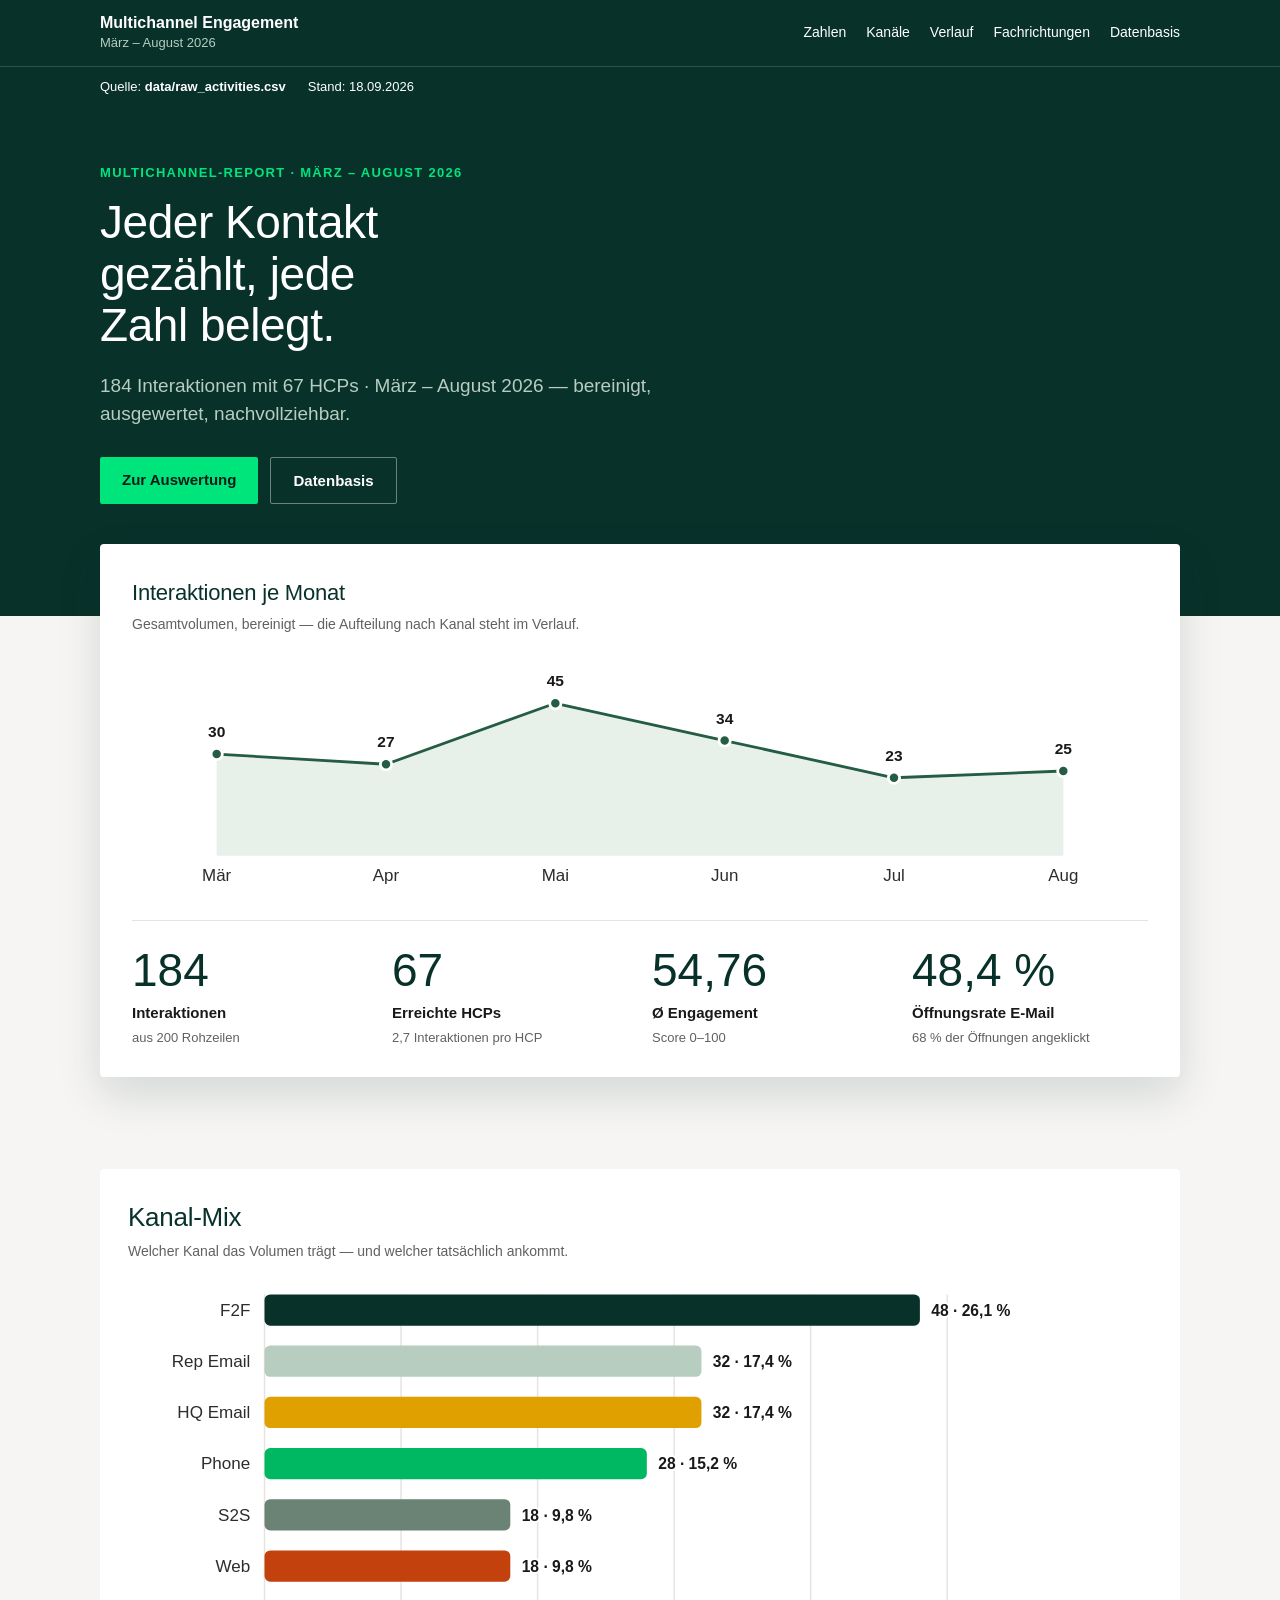
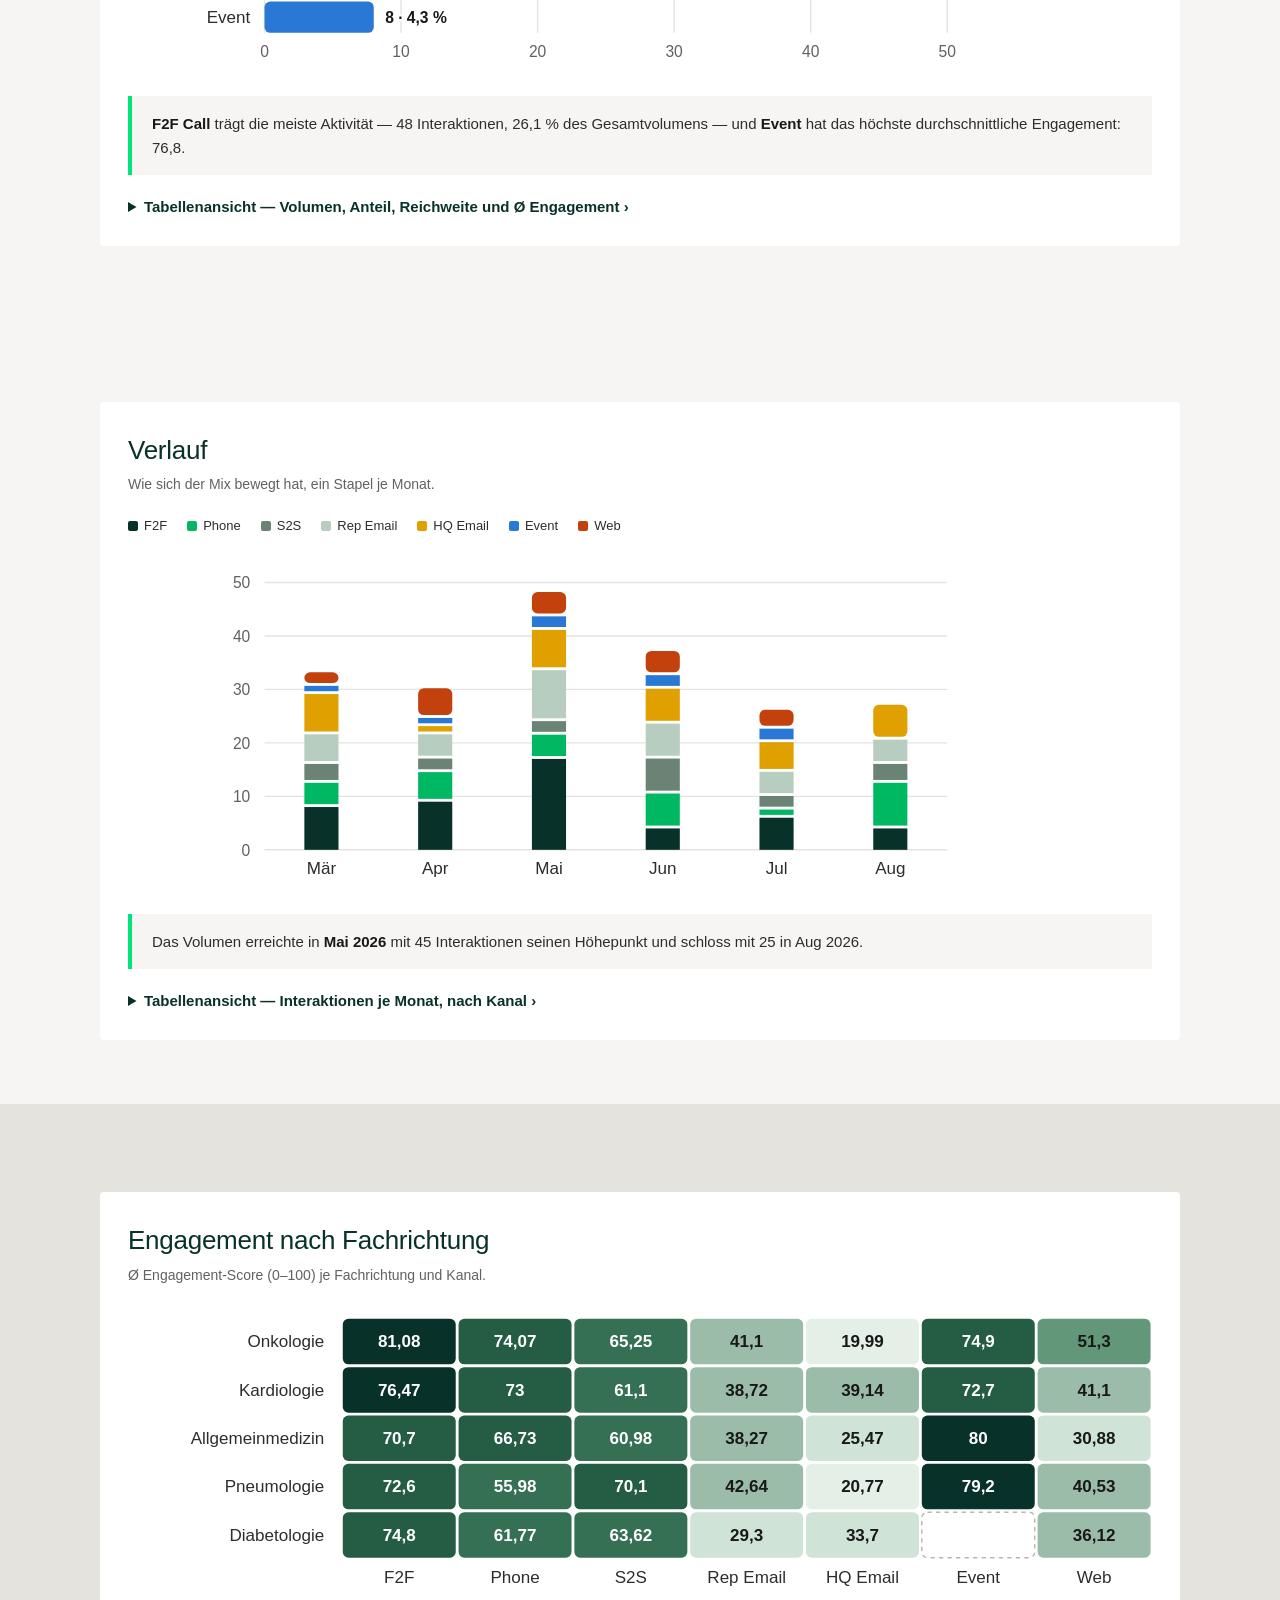
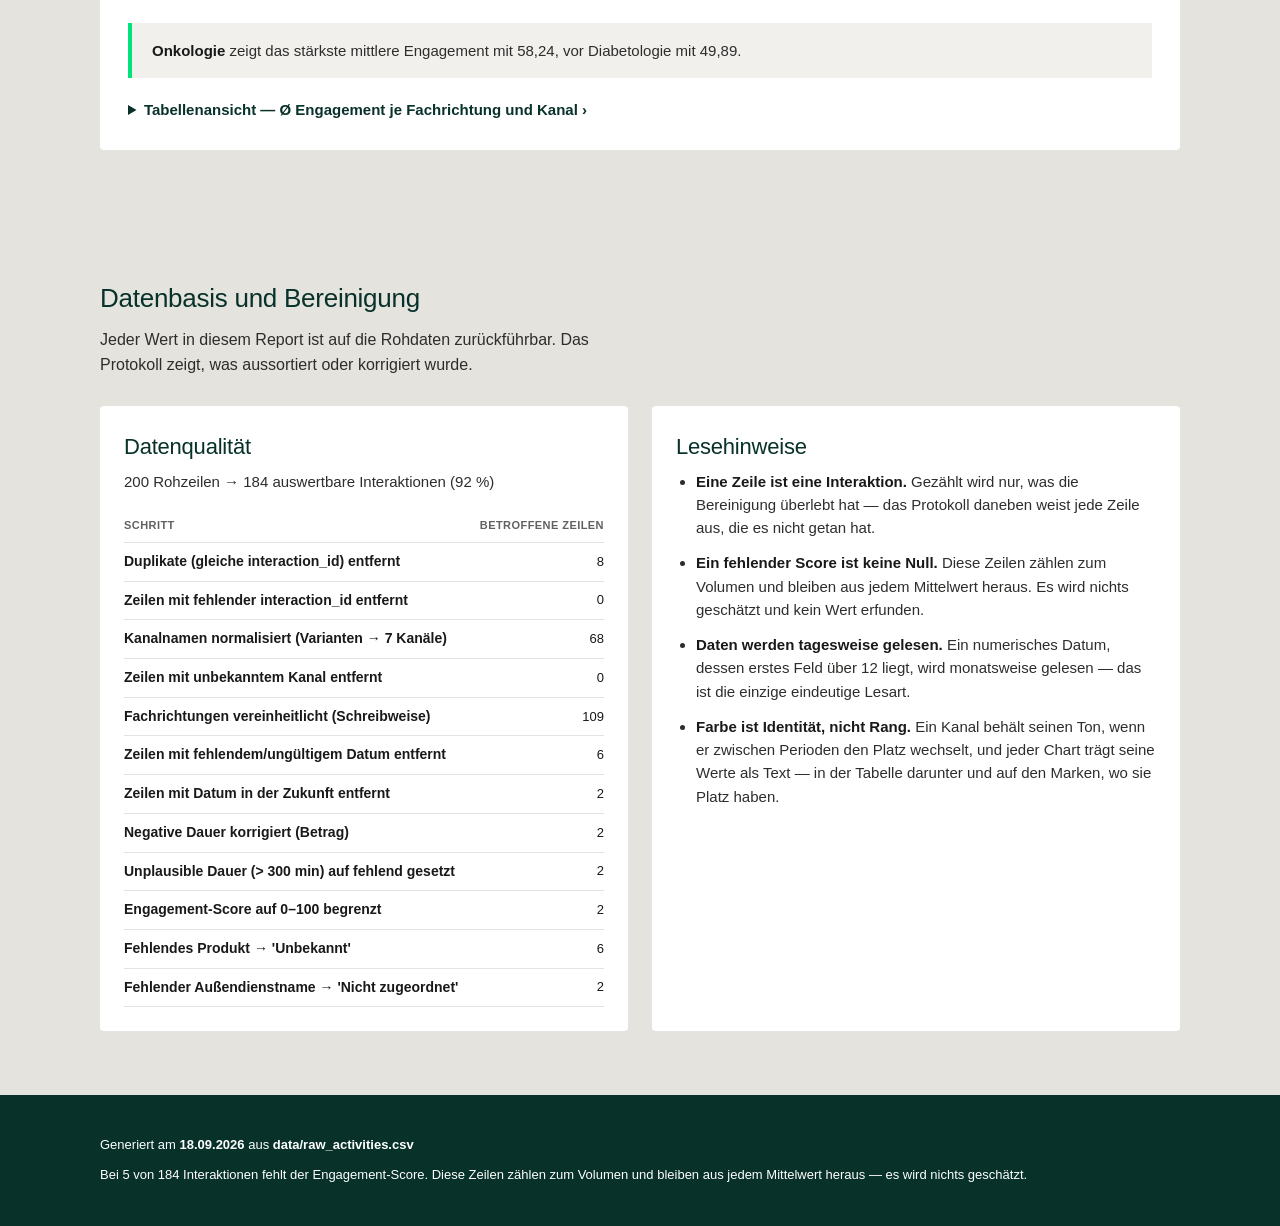
==== commit 4393f3c8: "feat: the delivered design, applied to our three analyses The delivered HTML replaces the Apple desi" ====
--- a/report.html
+++ b/report.html
@@ -1,163 +1,87 @@
 <!doctype html>
-<html lang="en">
+<html lang="de">
 <head>
 <meta charset="utf-8">
 <meta name="viewport" content="width=device-width, initial-scale=1, viewport-fit=cover">
-<meta name="color-scheme" content="light dark">
+<meta name="color-scheme" content="light">
 <title>Multichannel Engagement</title><style>
   /* --- tokens -------------------------------------------------------------
-     Every colour the page can use is declared here, once per theme. Nothing
-     below this block names a colour: components are styled through the tokens,
-     which is what makes a palette change a change to this block alone.
-
-     Three theme states have to resolve, not two. `:root` is the complete light
-     palette — the state a viewer sees is the un-stamped document, so a token
-     defined only inside a media query would leave that reader with no colour at
-     all. The dark palette is then re-declared twice, identically: once behind
-     `prefers-color-scheme` for the operating system's choice, and once behind
-     `[data-theme="dark"]` for the viewer's own toggle, so an explicit choice
-     beats the system in either direction. */
+     Every colour the page can use is declared here, once. Nothing below this
+     block names a colour: components are styled through the tokens, which is what
+     makes a palette change a change to this one block.
+
+     ALL of them are in this single `:root` block on purpose. The delivered design
+     spread its light tokens over two `:root` blocks and relied on CSS merging them;
+     `_scopes()` in the template tests keys by selector, so the second block silently
+     erases the first and half the palette disappears from every check. One block,
+     one source of truth. */
   :root {
     color-scheme: light;
 
     /* surfaces */
-    --bg:         #ffffff;
-    --card:       #ffffff;
-    --tile:       #f5f5f7;
-    --band-bg:    #000000;
-    --band-fg:    #f5f5f7;
-    --band-muted: #a1a1a6;
-    --nav-bg:     rgba(0, 0, 0, .8);
-    --nav-fg:     #e8e8ed;
-
-    /* ink — each one clears 4.5:1 on every surface above it can land on */
-    --text-primary:   #1d1d1f;
-    --text-secondary: #5b5b60;
-    --text-muted:     #6e6e73;
-    --grid:           #e8e8ed;
-    --axis:           #d2d2d7;
-    --accent:         #0071e3;
-    --tip-bg:         rgba(29, 29, 31, .94);
-    --tip-fg:         #ffffff;
-
-    /* the KPI gradient — decoration on the inverted band, so it is read against
-       --band-bg rather than against a page surface */
-    --kpi-a: #6cb6ff;
-    --kpi-b: #a78bfa;
-    --kpi-c: #ff8ab3;
-
-    --frame-ring:   0 0 0 1px rgba(0, 0, 0, .05);
-    --frame-shadow: 0 20px 60px rgba(0, 0, 0, .06);
+    --bg:          #f6f5f3;
+    --card:        #ffffff;
+    --stone:       #e5e3de;
+    --stone-light: #f1f0ed;
+
+    /* ink — each one clears 4.5:1 on every surface above it can land on.
+       `--text-muted` is darker than the delivered design's #6b6b6b, which reached
+       only 4.16:1 on `--stone`: a caption on the stone band was below the floor.
+       `test_every_text_token_is_readable_on_every_surface_the_design_declares` is
+       what holds this, and it is why the value moved rather than the band. */
+    --text-primary:   #191919;
+    --text-secondary: #2e2d2c;
+    --text-muted:     #616161;
+    --grid:           #e5e3de;
+    --axis:           #b9b6ae;
+
+    /* the green panel — its own ground, so it carries its own ink rather than
+       borrowing the page's. `--accent` clears 8.35:1 on `--green` and only 1.70:1
+       on white, so it is a panel colour and never link text on a light surface. */
+    --green:       #08312a;
+    --green-deep:  #051d19;
+    --accent:      #00e47c;
+    --sage:        #b6cdbf;
+    --panel-fg:    #ffffff;
+    --panel-muted: #b6cdbf;
+
+    --tip-bg: #08312a;
+    --tip-fg: #ffffff;
 
     /* Identity — one slot per channel, in schema order, never by rank. A channel
        keeps its colour when it moves up or down the ranking, so a filter or a new
-       period never repaints the survivors. */
-    --ch-1: #2a78d6;  /* F2F Call */
-    --ch-2: #eb6834;  /* Phone Call */
-    --ch-3: #1baf7a;  /* Screen-to-Screen Call */
-    --ch-4: #eda100;  /* Rep Email */
-    --ch-5: #e87ba4;  /* HQ Email */
-    --ch-6: #008300;  /* Event */
-    --ch-7: #4a3aa7;  /* Web */
-
-    /* Magnitude — one hue, light to dark. Never the categorical slots.
-       Each step carries the ink its own cell needs, so the pairing between a shade
-       and the text on it is one table a designer can read, not a rule inferred from
-       depth. */
-    --seq-1: #cde2fb;  --seq-1-ink: #0d1117;
-    --seq-2: #9ec5f4;  --seq-2-ink: #0d1117;
-    --seq-3: #6da7ec;  --seq-3-ink: #0d1117;
-    --seq-4: #256abf;  --seq-4-ink: #ffffff;
-    --seq-5: #104281;  --seq-5-ink: #ffffff;
-  }
-
-  @media (prefers-color-scheme: dark) {
-    :root:not([data-theme="light"]) {
-      color-scheme: dark;
-
-      --bg:         #000000;
-      --card:       #0b0b0d;
-      --tile:       #1d1d1f;
-      /* The band is near-black on a light page and *raised* on a dark one. An
-         automatic flip would make it the page itself, and the section would vanish. */
-      --band-bg:    #1d1d1f;
-      --band-fg:    #f5f5f7;
-      --band-muted: #a1a1a6;
-      --nav-bg:     rgba(20, 20, 22, .8);
-      --nav-fg:     #f5f5f7;
-
-      --text-primary:   #f5f5f7;
-      --text-secondary: #c7c7cc;
-      --text-muted:     #a1a1a6;
-      --grid:           #2a2a2d;
-      --axis:           #424245;
-      --accent:         #3f9bff;
-      --tip-bg:         rgba(245, 245, 247, .94);
-      --tip-fg:         #1d1d1f;
-
-      /* The ramp runs the other way on a dark surface: the deepest value is the
-         lightest cell. Its lowest step also has to clear the surface to read as a
-         cell at all, so the ramp starts one step up rather than at the darkest blue.
-         Ink is re-paired to match — every step clears 5.2:1. */
-      --ch-1: #3987e5;
-      --ch-2: #d95926;
-      --ch-3: #199e70;
-      --ch-4: #c98500;
-      --ch-5: #d55181;
-      --ch-6: #008300;
-      --ch-7: #9085e9;
-
-      --seq-1: #256abf;  --seq-1-ink: #ffffff;
-      --seq-2: #3987e5;  --seq-2-ink: #0d1117;
-      --seq-3: #6da7ec;  --seq-3-ink: #0d1117;
-      --seq-4: #9ec5f4;  --seq-4-ink: #0d1117;
-      --seq-5: #cde2fb;  --seq-5-ink: #0d1117;
-
-      --frame-ring:   0 0 0 1px rgba(255, 255, 255, .08);
-      --frame-shadow: 0 20px 60px rgba(0, 0, 0, .6);
-    }
-  }
-
-  /* The same palette again for the stamp, so the toggle wins in both directions.
-     It must stay identical to the block above — a token the media query moves and
-     the stamp does not leaves the page half-lit in one of the two states. */
-  :root[data-theme="dark"] {
-    color-scheme: dark;
-
-    --bg:         #000000;
-    --card:       #0b0b0d;
-    --tile:       #1d1d1f;
-    --band-bg:    #1d1d1f;
-    --band-fg:    #f5f5f7;
-    --band-muted: #a1a1a6;
-    --nav-bg:     rgba(20, 20, 22, .8);
-    --nav-fg:     #f5f5f7;
-
-    --text-primary:   #f5f5f7;
-    --text-secondary: #c7c7cc;
-    --text-muted:     #a1a1a6;
-    --grid:           #2a2a2d;
-    --axis:           #424245;
-    --accent:         #3f9bff;
-    --tip-bg:         rgba(245, 245, 247, .94);
-    --tip-fg:         #1d1d1f;
-
-    --ch-1: #3987e5;
-    --ch-2: #d95926;
-    --ch-3: #199e70;
-    --ch-4: #c98500;
-    --ch-5: #d55181;
-    --ch-6: #008300;
-    --ch-7: #9085e9;
-
-    --seq-1: #256abf;  --seq-1-ink: #ffffff;
-    --seq-2: #3987e5;  --seq-2-ink: #0d1117;
-    --seq-3: #6da7ec;  --seq-3-ink: #0d1117;
-    --seq-4: #9ec5f4;  --seq-4-ink: #0d1117;
-    --seq-5: #cde2fb;  --seq-5-ink: #0d1117;
-
-    --frame-ring:   0 0 0 1px rgba(255, 255, 255, .08);
-    --frame-shadow: 0 20px 60px rgba(0, 0, 0, .6);
+       period never repaints the survivors.
+
+       These are the delivered design's values, kept as the brand rather than
+       corrected. They do not pass the palette validator: #08312a and #b6cdbf sit
+       outside the lightness band, #08312a/#6b8375/#b6cdbf fall under the chroma
+       floor ("reads gray"), and three are below 3:1 against white. That is a
+       documented deviation, not an oversight — the relief the validator demands is
+       present and computed: every bar is directly labelled with its value, every
+       chart has a table twin beneath it, and the legend swatches carry the names. */
+    --ch-1: #08312a;  /* F2F Call */
+    --ch-2: #00b862;  /* Phone Call */
+    --ch-3: #6b8375;  /* Screen-to-Screen Call */
+    --ch-4: #b6cdbf;  /* Rep Email */
+    --ch-5: #e0a100;  /* HQ Email */
+    --ch-6: #2a78d6;  /* Event */
+    --ch-7: #c2410c;  /* Web */
+
+    /* Magnitude — one hue, light to dark, never the categorical slots. Each step
+       carries the ink its own cell needs, so the shade/text pairing is one table a
+       designer can read rather than a rule inferred from depth.
+
+       Seven steps from the delivered design's greens, with #4a8466 left out: it is
+       the one zone where neither white (4.39:1) nor near-black (4.48:1) reaches
+       4.5:1, and the design set white text on it. `test_every_step_of_the_ramp_is_
+       readable_on_its_own_cell` fails the design as delivered. */
+    --seq-1: #e3efe7;  --seq-1-ink: #191919;
+    --seq-2: #cfe3d6;  --seq-2-ink: #191919;
+    --seq-3: #9bbca8;  --seq-3-ink: #191919;
+    --seq-4: #63977a;  --seq-4-ink: #191919;
+    --seq-5: #357054;  --seq-5-ink: #ffffff;
+    --seq-6: #245c44;  --seq-6-ink: #ffffff;
+    --seq-7: #08312a;  --seq-7-ink: #ffffff;
   }
 
   /* --- base ---------------------------------------------------------------- */
@@ -170,96 +94,193 @@
     margin: 0;
     background: var(--bg);
     color: var(--text-primary);
-    font-family: -apple-system, BlinkMacSystemFont, "SF Pro Display", "SF Pro Text",
-      "Helvetica Neue", Helvetica, Arial, sans-serif;
-    font-size: 17px;
-    line-height: 1.45;
-    letter-spacing: -.01em;
+    font-family: -apple-system, BlinkMacSystemFont, "Segoe UI", "Helvetica Neue",
+      Helvetica, Arial, sans-serif;
+    font-size: 16px;
+    line-height: 1.55;
     -webkit-font-smoothing: antialiased;
   }
-  :focus-visible { outline: 2px solid var(--accent); outline-offset: 2px; border-radius: 4px; }
-
-  /* --- navigation ---------------------------------------------------------- */
+  h1, h2, h3 { letter-spacing: -.01em; text-wrap: balance; }
+  :focus-visible { outline: 2px solid var(--green); outline-offset: 2px; border-radius: 3px; }
+  .panel :focus-visible { outline-color: var(--accent); }
+
+  /* --- layout -------------------------------------------------------------
+     One wrapper owns the side gutter, and it is set as `padding` with the
+     horizontal value written out rather than as a shorthand that could zero it.
+     A table or a chart may be wider than the page, but only inside its own
+     `.scroller`; the page body itself never scrolls sideways. */
+  .wrap {
+    max-width: 1128px;
+    margin: 0 auto;
+    padding: 0 24px;
+  }
+  .sec { padding-block: 64px; }
+  .sec-tight { padding-block: 40px; }
+  .sec-stone { background: var(--stone); }
+  .scroller { overflow-x: auto; overscroll-behavior-x: contain; }
+
+  /* --- the header ---------------------------------------------------------- */
+  /* --- the green ground ----------------------------------------------------
+     One rule for every dark-green surface on the page: the header, the hero and the
+     footer all carry `.panel`, so the ink that works there is stated once.
+
+     It re-points the text tokens as well as setting `color`. White on this green is
+     14.16:1 and the page's own `--text-primary` on it is 1.2:1 — so any element that
+     inherits `--text-primary` and lands inside a panel would otherwise be unreadable,
+     silently. Re-pointing means a new element dropped into the header or the footer
+     is correct by default rather than correct only if its author remembered. */
+  .panel {
+    background: var(--green);
+    color: var(--panel-fg);
+    --text-primary: var(--panel-fg);
+    --text-secondary: var(--panel-muted);
+    --text-muted: var(--panel-muted);
+    --grid: rgba(255, 255, 255, .16);
+    --axis: rgba(255, 255, 255, .32);
+  }
+
   .nav {
     position: sticky;
     top: env(safe-area-inset-top, 0px);
-    z-index: 5;
-    height: 48px;
-    background: var(--nav-bg);
-    backdrop-filter: saturate(180%) blur(20px);
-    -webkit-backdrop-filter: saturate(180%) blur(20px);
-  }
-  .nav ul {
-    list-style: none;
-    margin: 0 auto;
-    /* The side gutter is 22px at every width: this is a padding *shorthand* whose
-       horizontal value is set, never zeroed. */
-    padding: 0 22px;
-    max-width: 1024px;
-    height: 48px;
+    z-index: 6;
+  }
+  .nav .bar {
     display: flex;
     align-items: center;
-    gap: 28px;
-    font-size: 12px;
-    color: var(--nav-fg);
-  }
-  .nav li:first-child { font-weight: 600; margin-right: auto; font-size: 14px; }
-  .nav li a { color: inherit; text-decoration: none; opacity: .8; }
-  .nav li a:hover { opacity: 1; }
-
-  /* --- sections ------------------------------------------------------------ */
-  .sec { padding: 104px 22px 96px; text-align: center; }
-  .sec .kicker { font-size: 19px; color: var(--text-secondary); font-weight: 600; margin: 0 0 6px; }
-  .sec h1 { margin: 0; font-size: 80px; font-weight: 600; letter-spacing: -.015em; line-height: 1.05; text-wrap: balance; }
-  .sec h2 { margin: 0; font-size: 56px; font-weight: 600; letter-spacing: -.015em; line-height: 1.07; text-wrap: balance; }
-  .sec .tag { margin: 14px auto 0; font-size: 24px; line-height: 1.25; color: var(--text-secondary); max-width: 720px; }
-
-  .cta { margin: 28px 0 0; display: flex; gap: 16px; justify-content: center; flex-wrap: wrap; }
-  .cta a { display: inline-block; padding: 11px 22px; border-radius: 980px; font-size: 17px; text-decoration: none; }
-  .cta a.pri { background: var(--accent); color: #ffffff; }
-  .cta a.ghost { border: 1px solid var(--accent); color: var(--accent); }
-
-  /* --- the inverted band ---------------------------------------------------
-     A dark island inside a light page, and in dark mode a raised one. The band
-     re-points the text tokens at its own ink, so everything styled through them —
-     the kicker, the numbers and their notes — resolves against the band's ground
-     without a second set of rules. */
-  .band {
-    background: var(--band-bg);
-    color: var(--band-fg);
-    --text-primary: var(--band-fg);
-    --text-secondary: var(--band-muted);
-    --text-muted: var(--band-muted);
-  }
-  .kpis { display: grid; grid-template-columns: repeat(4, minmax(0, 1fr)); gap: 24px; max-width: 1024px; margin: 56px auto 0; }
+    gap: 20px;
+    min-height: 66px;
+  }
+  /* A neutral title block. The delivered design carries a corporate wordmark and
+     logo here; a generated report should not present itself as a document issued
+     by a company it has no relationship with. */
+  .brand { margin-right: auto; min-width: 0; }
+  .brand b { display: block; font-size: 16px; font-weight: 600; line-height: 1.2; }
+  .brand span { display: block; font-size: 13px; color: var(--sage); }
+  .links {
+    display: flex;
+    flex-wrap: wrap;
+    gap: 4px 20px;
+    list-style: none;
+    margin: 0;
+    padding: 0;
+    font-size: 14px;
+  }
+  .links a { color: inherit; text-decoration: none; padding: 4px 0; }
+  .panel .links a:hover { color: var(--accent); }
+  .subnav {
+    border-top: 1px solid rgba(255, 255, 255, .16);
+    font-size: 13px;
+  }
+  .subnav .wrap { display: flex; flex-wrap: wrap; gap: 6px 22px; padding-block: 10px; }
+  .subnav .wrap > * { min-width: 0; }
+  .subnav a { color: var(--sage); text-decoration: none; }
+  .panel .subnav a:hover { color: var(--accent); }
+
+  /* A file path is a single unbreakable token, and the one this page prints is whatever
+     the caller passed to `--input` — in a test run, a 130-character temp path. At phone
+     width that is wider than the screen, and it takes the whole page with it: the page
+     measured 512px inside a 400px frame, with the overflow coming from the header, not
+     from the charts. `overflow-wrap: anywhere` is the variant that also collapses the
+     element's *min-content* width — `break-word` wraps the text but leaves the element
+     still sized as though it had not — so this works for a flex item that measures
+     itself against its content. `min-width: 0` lets the item actually give way. */
+  .path { overflow-wrap: anywhere; min-width: 0; }
+
+  /* --- the hero ------------------------------------------------------------ */
+  .hero-panel {
+    /* The card below overlaps this panel's lower edge, so the panel carries the
+       extra room instead of the card carrying a negative offset it cannot see. */
+    padding-block: 56px 112px;
+  }
+  .panel .kicker {
+    margin: 0 0 14px;
+    font-size: 13px;
+    letter-spacing: .1em;
+    text-transform: uppercase;
+    color: var(--accent);
+    font-weight: 600;
+  }
+  .panel h1 {
+    margin: 0 0 20px;
+    font-size: 46px;
+    font-weight: 500;
+    line-height: 1.12;
+    max-width: 15ch;
+  }
+  .panel .lead {
+    margin: 0 0 28px;
+    font-size: 19px;
+    line-height: 1.5;
+    color: var(--sage);
+    max-width: 62ch;
+  }
+  .cta { display: flex; flex-wrap: wrap; gap: 12px; }
+  .cta a {
+    display: inline-block;
+    padding: 11px 22px;
+    font-size: 15px;
+    font-weight: 600;
+    text-decoration: none;
+    border-radius: 2px;
+  }
+  .cta a.pri { background: var(--accent); color: var(--green-deep); }
+  .cta a.ghost { border: 1px solid rgba(255, 255, 255, .4); color: var(--panel-fg); }
+  .panel .cta a.ghost:hover { border-color: var(--accent); color: var(--accent); }
+
+  /* --- the overlapping card ------------------------------------------------
+     The hero chart and the headline figures share one card lifted over the green
+     panel. It sits on `--card`, which is what lets the chart keep the page's own
+     ink tokens: a chart drawn on the green ground would paint its labels
+     `--text-secondary` and its line `--seq-6`, and both are dark on dark. */
+  .overlap {
+    position: relative;
+    z-index: 1;
+    margin-top: -72px;
+    background: var(--card);
+    border-radius: 4px;
+    padding: 32px 32px 28px;
+    box-shadow: 0 18px 44px rgba(8, 49, 42, .14);
+  }
+  .overlap h2 { margin: 0 0 4px; font-size: 22px; font-weight: 500; color: var(--green); }
+  .overlap .sub { margin: 0 0 8px; font-size: 14px; color: var(--text-muted); }
+
+  .kpis {
+    display: grid;
+    grid-template-columns: repeat(4, minmax(0, 1fr));
+    gap: 28px 24px;
+    margin-top: 28px;
+    padding-top: 26px;
+    border-top: 1px solid var(--grid);
+  }
+  /* A grid track has a floor at its item's min-content width, so both halves of
+     this are needed: `minmax(0, …)` on the track and `min-width: 0` on the item. */
   .kpi { min-width: 0; }
   .kpi b {
     display: block;
-    font-size: 68px;
-    font-weight: 600;
-    letter-spacing: -.03em;
+    font-size: 46px;
+    font-weight: 500;
     line-height: 1;
-    margin: 6px 0 10px;
-    background: linear-gradient(90deg, var(--kpi-a), var(--kpi-b) 50%, var(--kpi-c));
-    -webkit-background-clip: text;
-    background-clip: text;
-    color: transparent;
+    margin: 0 0 8px;
+    color: var(--green);
     font-variant-numeric: tabular-nums;
   }
-  .kpi small { display: block; font-size: 17px; color: var(--text-secondary); font-weight: 400; }
-  .kpi span { display: block; margin-top: 6px; color: var(--text-muted); font-size: 14px; }
+  .kpi small { display: block; font-size: 15px; font-weight: 600; }
+  .kpi span { display: block; margin-top: 4px; color: var(--text-muted); font-size: 13px; }
 
   /* --- a chart card -------------------------------------------------------- */
-  .stage { max-width: 980px; margin: 48px auto 0; text-align: left; }
-  .frame {
+  .card {
     background: var(--card);
-    border-radius: 28px;
-    padding: 36px 44px 30px;
-    box-shadow: var(--frame-ring), var(--frame-shadow);
-  }
+    border-radius: 4px;
+    padding: 28px;
+    margin-top: 28px;
+  }
+  .card h2 { margin: 0 0 4px; font-size: 26px; font-weight: 500; color: var(--green); }
+  .card .sub { margin: 0 0 20px; font-size: 14px; color: var(--text-muted); }
+  .sec-stone .card { margin-top: 24px; }
+
   .chart { width: 100%; height: auto; display: block; overflow: visible; }
-  .chart-heat { max-width: 680px; }
-  .frame .chart-heat { max-width: 100%; }
+  .chart-heat { max-width: 720px; }
+
   /* Chart ink. Text wears text tokens, never a series colour — the mark beside a
      label carries the identity, and the only fill a chart text element may name is
      an `-ink` token, which is a readability choice rather than a series. */
@@ -272,9 +293,9 @@
     font-size: 11px;
     font-weight: 600;
     font-variant-numeric: tabular-nums;
-    /* A bar's value is written just outside its data end, which for a long bar
-       falls across a gridline. The stroke paints behind the fill (paint-order), so
-       a surface-coloured stroke punches the label out of the rule it sits on. */
+    /* A value is written just outside its data end, which for a long bar falls
+       across a gridline. The stroke paints behind the fill (paint-order), so a
+       surface-coloured stroke punches the label out of the rule it sits on. */
     stroke: var(--card);
     stroke-width: 3px;
     paint-order: stroke fill;
@@ -283,34 +304,43 @@
   .chart .mark { cursor: default; transition: opacity .12s; }
   .chart:hover .mark { opacity: .55; }
   .chart .mark:hover, .chart .mark:focus-visible { opacity: 1; }
-  .chart .mark:focus-visible { outline: none; stroke: var(--accent); stroke-width: 2px; }
+  .chart .mark:focus-visible { outline: none; stroke: var(--green); stroke-width: 2px; }
   /* An absent combination is marked, not left blank: a blank cell is
      indistinguishable from a rendering bug, and from a zero. */
   .chart .cell-empty { fill: none; stroke: var(--axis); stroke-dasharray: 3 3; }
+  /* The hero's own shapes. The line and the area under it are chrome rather than
+     marks — they encode no value a point does not also carry — so they are styled
+     by class and the points take the ramp slot. */
+  .chart .line { stroke-width: 2; stroke-linejoin: round; stroke-linecap: round; }
+  .chart .area { opacity: .5; }
+  /* A point carries a surface ring so two adjacent months never merge into one mark. */
+  .chart .point { stroke: var(--card); stroke-width: 2; }
 
   .legend {
     list-style: none;
     display: flex;
     flex-wrap: wrap;
-    gap: 6px 18px;
+    gap: 8px 20px;
     padding: 0;
     margin: 0 0 18px;
     font-size: 13px;
     color: var(--text-secondary);
   }
-  .legend i { display: inline-block; width: 10px; height: 10px; border-radius: 50%; margin-right: 6px; }
   .legend li { display: flex; align-items: center; }
+  .legend i { display: inline-block; width: 10px; height: 10px; border-radius: 2px; margin-right: 6px; }
 
   /* --- the insight under a chart ------------------------------------------- */
   .insight {
-    margin: 30px auto 0;
-    max-width: 720px;
-    font-size: 19px;
-    line-height: 1.42;
+    margin: 24px 0 0;
+    padding: 16px 20px;
+    background: var(--bg);
+    border-left: 4px solid var(--accent);
+    font-size: 15px;
+    line-height: 1.55;
     color: var(--text-secondary);
-    text-align: center;
   }
   .insight b { color: var(--text-primary); font-weight: 600; }
+  .sec-stone .insight { background: var(--stone-light); }
 
   /* --- tables -------------------------------------------------------------- */
   table { width: 100%; border-collapse: collapse; font-size: 14px; font-variant-numeric: tabular-nums; }
@@ -318,48 +348,57 @@
   th:first-child, td:first-child { text-align: left; }
   th { color: var(--text-muted); font-weight: 600; font-size: 11px; letter-spacing: .04em; text-transform: uppercase; }
   tbody th { color: var(--text-primary); font-size: 14px; letter-spacing: 0; text-transform: none; }
-
-  details { margin: 22px 0 0; }
-  details summary { cursor: pointer; color: var(--accent); font-size: 15px; }
+  .num { font-variant-numeric: tabular-nums; }
+
+  details { margin: 20px 0 0; }
+  details summary { cursor: pointer; color: var(--green); font-size: 15px; font-weight: 600; }
   details summary::-webkit-details-marker { display: none; }
   details summary:after { content: " ›"; }
   details[open] summary:after { content: " ⌄"; }
   details .scroller { margin-top: 12px; }
 
-  /* Only a table may be wider than the page, and then only inside a box that
-     scrolls by itself — the body must never scroll sideways. */
-  .scroller { overflow-x: auto; overscroll-behavior-x: contain; }
-
-  /* --- the two grey tiles -------------------------------------------------- */
+  /* --- the two tiles on the stone band ------------------------------------- */
   .grid2 {
     display: grid;
     grid-template-columns: repeat(2, minmax(0, 1fr));
-    gap: 20px;
-    max-width: 1024px;
-    margin: 56px auto 0;
-    text-align: left;
-    padding: 0 22px;
-  }
-  .tile { background: var(--tile); border-radius: 28px; padding: 36px 36px 30px; min-width: 0; }
-  .tile h3 { margin: 0 0 6px; font-size: 26px; font-weight: 600; }
-  .tile p { margin: 0 0 20px; color: var(--text-secondary); font-size: 16px; line-height: 1.4; }
+    gap: 24px;
+    margin-top: 28px;
+  }
+  /* The tiles are white cards *on* the stone band, not bare panels of it. Two reasons
+     and both are the same reason: `--grid` and `--stone` are the same grey in this
+     design, so a table's row rules drawn straight onto the band are invisible — the
+     quality ledger read as unruled prose — and every text token has to be its most
+     careful self there. On `--card` the rules are rules and the ink has room. */
+  .tile {
+    min-width: 0;
+    background: var(--card);
+    border-radius: 4px;
+    padding: 24px;
+    margin-top: 0;
+  }
+  .band h2 { margin: 0; font-size: 26px; font-weight: 500; color: var(--green); }
+  .band .sub { margin: 10px 0 0; max-width: 62ch; color: var(--text-secondary); }
+  .tile h3 { margin: 0 0 6px; font-size: 22px; font-weight: 500; color: var(--green); }
+  .tile p { margin: 0 0 16px; color: var(--text-secondary); font-size: 15px; }
   .tile table { font-size: 13px; }
   .tile th, .tile td { padding: 8px 6px; }
-  .tile ul { margin: 0; padding-left: 20px; color: var(--text-secondary); font-size: 15px; line-height: 1.5; }
-  .tile li + li { margin-top: 10px; }
+  /* The table's outer edges sit flush with the tile's own text, so its columns read as
+     aligned with the heading above them rather than indented inside it. */
+  .tile th:first-child, .tile td:first-child { padding-left: 0; }
+  .tile th:last-child, .tile td:last-child { padding-right: 0; }
+  .tile ul { margin: 0; padding-left: 20px; color: var(--text-secondary); font-size: 15px; }
+  .tile li + li { margin-top: 12px; }
   .tile li b { color: var(--text-primary); font-weight: 600; }
 
+  /* --- the footer ---------------------------------------------------------- */
   footer {
-    margin-top: 96px;
-    padding: 36px 22px calc(36px + env(safe-area-inset-bottom, 0px));
-    background: var(--tile);
-    color: var(--text-muted);
-    font-size: 12px;
-    text-align: center;
-    /* A filesystem path is one unbreakable token. Left alone it is wider than a
-       phone and takes the whole layout with it. */
-    overflow-wrap: anywhere;
-  }
+    color: var(--panel-muted);
+    padding-block: 40px calc(40px + env(safe-area-inset-bottom, 0px));
+    font-size: 13px;
+  }
+  footer .wrap { display: flex; flex-wrap: wrap; justify-content: space-between; gap: 10px 32px; }
+  footer .wrap > * { min-width: 0; }
+  footer b { color: var(--panel-fg); font-weight: 600; }
 
   /* --- the hover layer ----------------------------------------------------- */
   .tooltip {
@@ -369,7 +408,7 @@
     z-index: 20;
     max-width: min(300px, 78vw);
     padding: 7px 10px;
-    border-radius: 8px;
+    border-radius: 3px;
     background: var(--tip-bg);
     color: var(--tip-fg);
     font-size: 12px;
@@ -391,151 +430,188 @@
      into illegibility. Only the chart scrolls: nothing else on the page moves
      sideways, and the legend and the table view stay where they are. */
   @media (max-width: 640px) {
-    .frame .scroller .chart { min-width: 620px; }
+    .scroller .chart { min-width: 620px; }
+    .scroller { margin-inline: -12px; padding-inline: 12px; }
   }
 
   @media (max-width: 900px) {
-    .sec h1 { font-size: 52px; }
-    .sec h2 { font-size: 38px; }
-    .sec .tag { font-size: 20px; }
-    .hero .tag { font-size: 20px; }
+    .panel h1 { font-size: 34px; }
+    .panel .lead { font-size: 17px; }
+    .hero-panel { padding-block: 40px 96px; }
+    .overlap { margin-top: -64px; padding: 24px; }
+    .card { padding: 20px; }
+    .kpi b { font-size: 36px; }
   }
   @media (max-width: 820px) {
-    .sec { padding: 76px 22px 68px; }
-    .frame { padding: 22px; border-radius: 20px; }
-    .tile { padding: 26px; border-radius: 20px; }
     .grid2 { grid-template-columns: minmax(0, 1fr); }
-    .kpis { grid-template-columns: repeat(2, minmax(0, 1fr)); gap: 28px; }
-    .kpi b { font-size: 52px; }
-    .nav ul { gap: 18px; font-size: 11px; }
+    .kpis { grid-template-columns: repeat(2, minmax(0, 1fr)); }
+    .nav .bar { flex-wrap: wrap; padding-block: 12px; }
+    .brand { margin-right: 0; width: 100%; }
+    .sec { padding-block: 48px; }
   }
 </style></head>
 <body>
 
 
-<nav class="nav">
-  <ul>
-    <li>Multichannel</li>
-    <li><a href="#channels">Channel mix</a></li>
-    <li><a href="#trend">Trend</a></li>
-    <li><a href="#specialties">Specialties</a></li>
-    <li><a href="#data">Data</a></li>
-  </ul>
-</nav>
-
-<section class="sec hero">
-  <p class="kicker">Multichannel engagement · March – August 2026</p>
-  <h1>Every channel.<br>One picture.</h1>
-  <p class="tag">184 interactions with 67 health care professionals from March – August 2026 — cleaned, analysed, and accounted for.</p>
-  <div class="cta">
-    <a class="pri" href="#channels">Read the analysis</a>
-    <a class="ghost" href="#data">Data basis ›</a>
+<header class="nav panel">
+  <div class="wrap bar">
+    <div class="brand">
+      <b>Multichannel Engagement</b>
+      <span>März – August 2026</span>
+    </div>
+    <nav aria-label="Sections">
+      <ul class="links">
+        <li><a href="#figures">Zahlen</a></li>
+        <li><a href="#channels">Kanäle</a></li>
+        <li><a href="#trend">Verlauf</a></li>
+        <li><a href="#specialties">Fachrichtungen</a></li>
+        <li><a href="#data">Datenbasis</a></li>
+      </ul>
+    </nav>
+  </div>
+  <div class="subnav">
+    <div class="wrap">
+      <span>Quelle: <b class="path">data/raw_activities.csv</b></span>
+      <span>Stand: 18.09.2026</span>
+    </div>
+  </div>
+</header>
+
+<section class="panel hero-panel">
+  <div class="wrap">
+    <p class="kicker">Multichannel-Report · März – August 2026</p>
+    <h1>Jeder Kontakt gezählt, jede Zahl belegt.</h1>
+    <p class="lead">184 Interaktionen mit 67 HCPs · März – August 2026 — bereinigt, ausgewertet, nachvollziehbar.</p>
+    <div class="cta">
+      <a class="pri" href="#channels">Zur Auswertung</a>
+      <a class="ghost" href="#data">Datenbasis</a>
+    </div>
   </div>
 </section>
 
-<section class="sec band" aria-label="Headline figures">
-  <h2>The numbers.</h2>
-  <p class="tag">The period in four figures.</p>
-  <div class="kpis">
-    <div class="kpi">
-      <b>184</b>
-      <small>Interactions</small>
-      <span>from 200 raw rows</span>
-    </div>
-    <div class="kpi">
-      <b>67</b>
-      <small>HCPs reached</small>
-      <span>2.7 interactions per HCP</span>
-    </div>
-    <div class="kpi">
-      <b>54.76</b>
-      <small>Mean engagement</small>
-      <span>Score 0–100</span>
-    </div>
-    <div class="kpi">
-      <b>48.4 %</b>
-      <small>Email open rate</small>
-      <span>68 % of opens clicked</span>
+<div class="wrap">
+  <section class="overlap" id="figures" aria-labelledby="figures-h">
+    <h2 id="figures-h">Interaktionen je Monat</h2>
+    <p class="sub">Gesamtvolumen, bereinigt — die Aufteilung nach Kanal steht im Verlauf.</p>
+    <div class="scroller"><svg class="chart" viewBox="0 0 720 176" role="img" preserveAspectRatio="xMidYMid meet"><path class="area" d="M 60 78 L 180 85.2 L 300 42 L 420 68.4 L 540 94.8 L 660 90 L 660 150 L 60 150 Z" style="fill:var(--seq-2)"/><path class="line" d="M 60 78 L 180 85.2 L 300 42 L 420 68.4 L 540 94.8 L 660 90" fill="none" style="stroke:var(--seq-6)"/><circle class="mark point" cx="60" cy="78" r="4" style="fill:var(--seq-6)" data-tip="Mär 2026: 30 Interaktionen" data-month="2026-03" data-value="30"/><text class="value" x="60" y="66" text-anchor="middle">30</text><text class="label" x="60" y="168" text-anchor="middle">Mär</text><circle class="mark point" cx="180" cy="85.2" r="4" style="fill:var(--seq-6)" data-tip="Apr 2026: 27 Interaktionen" data-month="2026-04" data-value="27"/><text class="value" x="180" y="73.2" text-anchor="middle">27</text><text class="label" x="180" y="168" text-anchor="middle">Apr</text><circle class="mark point" cx="300" cy="42" r="4" style="fill:var(--seq-6)" data-tip="Mai 2026: 45 Interaktionen" data-month="2026-05" data-value="45"/><text class="value" x="300" y="30" text-anchor="middle">45</text><text class="label" x="300" y="168" text-anchor="middle">Mai</text><circle class="mark point" cx="420" cy="68.4" r="4" style="fill:var(--seq-6)" data-tip="Jun 2026: 34 Interaktionen" data-month="2026-06" data-value="34"/><text class="value" x="420" y="56.4" text-anchor="middle">34</text><text class="label" x="420" y="168" text-anchor="middle">Jun</text><circle class="mark point" cx="540" cy="94.8" r="4" style="fill:var(--seq-6)" data-tip="Jul 2026: 23 Interaktionen" data-month="2026-07" data-value="23"/><text class="value" x="540" y="82.8" text-anchor="middle">23</text><text class="label" x="540" y="168" text-anchor="middle">Jul</text><circle class="mark point" cx="660" cy="90" r="4" style="fill:var(--seq-6)" data-tip="Aug 2026: 25 Interaktionen" data-month="2026-08" data-value="25"/><text class="value" x="660" y="78" text-anchor="middle">25</text><text class="label" x="660" y="168" text-anchor="middle">Aug</text></svg></div>
+    <div class="kpis">
+      <div class="kpi">
+        <b>184</b>
+        <small>Interaktionen</small>
+        <span>aus 200 Rohzeilen</span>
+      </div>
+      <div class="kpi">
+        <b>67</b>
+        <small>Erreichte HCPs</small>
+        <span>2,7 Interaktionen pro HCP</span>
+      </div>
+      <div class="kpi">
+        <b>54,76</b>
+        <small>Ø Engagement</small>
+        <span>Score 0–100</span>
+      </div>
+      <div class="kpi">
+        <b>48,4 %</b>
+        <small>Öffnungsrate E-Mail</small>
+        <span>68 % der Öffnungen angeklickt</span>
+      </div>
+    </div>
+  </section>
+</div>
+
+<section class="sec" id="channels" aria-labelledby="channels-h">
+  <div class="wrap">
+    <div class="card">
+      <h2 id="channels-h">Kanal-Mix</h2>
+      <p class="sub">Welcher Kanal das Volumen trägt — und welcher tatsächlich ankommt.</p>
+      <div class="scroller"><svg class="chart" viewBox="0 0 720 274" role="img" preserveAspectRatio="xMidYMid meet"><line class="grid" x1="96" y1="8" x2="96" y2="246"/><text class="tick" x="96" y="263" text-anchor="middle">0</text><line class="grid" x1="192" y1="8" x2="192" y2="246"/><text class="tick" x="192" y="263" text-anchor="middle">10</text><line class="grid" x1="288" y1="8" x2="288" y2="246"/><text class="tick" x="288" y="263" text-anchor="middle">20</text><line class="grid" x1="384" y1="8" x2="384" y2="246"/><text class="tick" x="384" y="263" text-anchor="middle">30</text><line class="grid" x1="480" y1="8" x2="480" y2="246"/><text class="tick" x="480" y="263" text-anchor="middle">40</text><line class="grid" x1="576" y1="8" x2="576" y2="246"/><text class="tick" x="576" y="263" text-anchor="middle">50</text><rect class="mark" x="96" y="8" width="460.8" height="22" rx="4" clip_path="inset(0 0 0 0 round 0 4px 4px 0)" style="fill:var(--ch-1)" data-tip="F2F Call: 48 interactions (26,1 %), 36 HCPs, avg engagement 75,72" data-channel="F2F Call"/><text class="label" x="86" y="23" text-anchor="end">F2F</text><text class="value" x="564.8" y="23">48 · 26,1 %</text><rect class="mark" x="96" y="44" width="307.2" height="22" rx="4" clip_path="inset(0 0 0 0 round 0 4px 4px 0)" style="fill:var(--ch-4)" data-tip="Rep Email: 32 interactions (17,4 %), 22 HCPs, avg engagement 39,64" data-channel="Rep Email"/><text class="label" x="86" y="59" text-anchor="end">Rep Email</text><text class="value" x="411.2" y="59">32 · 17,4 %</text><rect class="mark" x="96" y="80" width="307.2" height="22" rx="4" clip_path="inset(0 0 0 0 round 0 4px 4px 0)" style="fill:var(--ch-5)" data-tip="HQ Email: 32 interactions (17,4 %), 24 HCPs, avg engagement 26,25" data-channel="HQ Email"/><text class="label" x="86" y="95" text-anchor="end">HQ Email</text><text class="value" x="411.2" y="95">32 · 17,4 %</text><rect class="mark" x="96" y="116" width="268.8" height="22" rx="4" clip_path="inset(0 0 0 0 round 0 4px 4px 0)" style="fill:var(--ch-2)" data-tip="Phone Call: 28 interactions (15,2 %), 23 HCPs, avg engagement 67,42" data-channel="Phone Call"/><text class="label" x="86" y="131" text-anchor="end">Phone</text><text class="value" x="372.8" y="131">28 · 15,2 %</text><rect class="mark" x="96" y="152" width="172.8" height="22" rx="4" clip_path="inset(0 0 0 0 round 0 4px 4px 0)" style="fill:var(--ch-3)" data-tip="Screen-to-Screen Call: 18 interactions (9,8 %), 17 HCPs, avg engagement 63,18" data-channel="Screen-to-Screen Call"/><text class="label" x="86" y="167" text-anchor="end">S2S</text><text class="value" x="276.8" y="167">18 · 9,8 %</text><rect class="mark" x="96" y="188" width="172.8" height="22" rx="4" clip_path="inset(0 0 0 0 round 0 4px 4px 0)" style="fill:var(--ch-7)" data-tip="Web: 18 interactions (9,8 %), 14 HCPs, avg engagement 37,63" data-channel="Web"/><text class="label" x="86" y="203" text-anchor="end">Web</text><text class="value" x="276.8" y="203">18 · 9,8 %</text><rect class="mark" x="96" y="224" width="76.8" height="22" rx="4" clip_path="inset(0 0 0 0 round 0 4px 4px 0)" style="fill:var(--ch-6)" data-tip="Event: 8 interactions (4,3 %), 8 HCPs, avg engagement 76,8" data-channel="Event"/><text class="label" x="86" y="239" text-anchor="end">Event</text><text class="value" x="180.8" y="239">8 · 4,3 %</text></svg></div>
+      <p class="insight"><b>F2F Call</b> trägt die meiste Aktivität — 48 Interaktionen, 26,1 % des Gesamtvolumens — und <b>Event</b> hat das höchste durchschnittliche Engagement: 76,8.</p>
+      <details>
+        <summary>Tabellenansicht — Volumen, Anteil, Reichweite und Ø Engagement</summary>
+        <div class="scroller"><table><thead><tr><th scope="col">Kanal</th><th scope="col">Interaktionen</th><th scope="col">Anteil</th><th scope="col">HCPs</th><th scope="col">Ø Dauer (min)</th><th scope="col">Ø Engagement</th></tr></thead><tbody><tr><th scope="row">F2F Call</th><td class="num">48</td><td class="num">26,1 %</td><td class="num">36</td><td class="num">30</td><td class="num">75,72</td></tr><tr><th scope="row">Rep Email</th><td class="num">32</td><td class="num">17,4 %</td><td class="num">22</td><td class="num">7</td><td class="num">39,64</td></tr><tr><th scope="row">HQ Email</th><td class="num">32</td><td class="num">17,4 %</td><td class="num">24</td><td class="num">4</td><td class="num">26,25</td></tr><tr><th scope="row">Phone Call</th><td class="num">28</td><td class="num">15,2 %</td><td class="num">23</td><td class="num">19</td><td class="num">67,42</td></tr><tr><th scope="row">Screen-to-Screen Call</th><td class="num">18</td><td class="num">9,8 %</td><td class="num">17</td><td class="num">24</td><td class="num">63,18</td></tr><tr><th scope="row">Web</th><td class="num">18</td><td class="num">9,8 %</td><td class="num">14</td><td class="num">7</td><td class="num">37,63</td></tr><tr><th scope="row">Event</th><td class="num">8</td><td class="num">4,3 %</td><td class="num">8</td><td class="num">78</td><td class="num">76,8</td></tr></tbody></table></div>
+      </details>
     </div>
   </div>
 </section>
 
-<section class="sec" id="channels" aria-labelledby="channels-h">
-  <h2 id="channels-h">Channel mix.</h2>
-  <p class="tag">Which channel carried the volume — and which one actually landed.</p>
-  <div class="stage">
-    <div class="frame"><div class="scroller"><svg class="chart" viewBox="0 0 720 274" role="img" preserveAspectRatio="xMidYMid meet"><line class="grid" x1="96" y1="8" x2="96" y2="246"/><text class="tick" x="96" y="263" text-anchor="middle">0</text><line class="grid" x1="192" y1="8" x2="192" y2="246"/><text class="tick" x="192" y="263" text-anchor="middle">10</text><line class="grid" x1="288" y1="8" x2="288" y2="246"/><text class="tick" x="288" y="263" text-anchor="middle">20</text><line class="grid" x1="384" y1="8" x2="384" y2="246"/><text class="tick" x="384" y="263" text-anchor="middle">30</text><line class="grid" x1="480" y1="8" x2="480" y2="246"/><text class="tick" x="480" y="263" text-anchor="middle">40</text><line class="grid" x1="576" y1="8" x2="576" y2="246"/><text class="tick" x="576" y="263" text-anchor="middle">50</text><rect class="mark" x="96" y="8" width="460.8" height="22" rx="4" clip_path="inset(0 0 0 0 round 0 4px 4px 0)" style="fill:var(--ch-1)" data-tip="F2F Call: 48 interactions (26.1 %), 36 HCPs, avg engagement 75.72" data-channel="F2F Call"/><text class="label" x="86" y="23" text-anchor="end">F2F</text><text class="value" x="564.8" y="23">48 · 26.1 %</text><rect class="mark" x="96" y="44" width="307.2" height="22" rx="4" clip_path="inset(0 0 0 0 round 0 4px 4px 0)" style="fill:var(--ch-4)" data-tip="Rep Email: 32 interactions (17.4 %), 22 HCPs, avg engagement 39.64" data-channel="Rep Email"/><text class="label" x="86" y="59" text-anchor="end">Rep Email</text><text class="value" x="411.2" y="59">32 · 17.4 %</text><rect class="mark" x="96" y="80" width="307.2" height="22" rx="4" clip_path="inset(0 0 0 0 round 0 4px 4px 0)" style="fill:var(--ch-5)" data-tip="HQ Email: 32 interactions (17.4 %), 24 HCPs, avg engagement 26.25" data-channel="HQ Email"/><text class="label" x="86" y="95" text-anchor="end">HQ Email</text><text class="value" x="411.2" y="95">32 · 17.4 %</text><rect class="mark" x="96" y="116" width="268.8" height="22" rx="4" clip_path="inset(0 0 0 0 round 0 4px 4px 0)" style="fill:var(--ch-2)" data-tip="Phone Call: 28 interactions (15.2 %), 23 HCPs, avg engagement 67.42" data-channel="Phone Call"/><text class="label" x="86" y="131" text-anchor="end">Phone</text><text class="value" x="372.8" y="131">28 · 15.2 %</text><rect class="mark" x="96" y="152" width="172.8" height="22" rx="4" clip_path="inset(0 0 0 0 round 0 4px 4px 0)" style="fill:var(--ch-3)" data-tip="Screen-to-Screen Call: 18 interactions (9.8 %), 17 HCPs, avg engagement 63.18" data-channel="Screen-to-Screen Call"/><text class="label" x="86" y="167" text-anchor="end">S2S</text><text class="value" x="276.8" y="167">18 · 9.8 %</text><rect class="mark" x="96" y="188" width="172.8" height="22" rx="4" clip_path="inset(0 0 0 0 round 0 4px 4px 0)" style="fill:var(--ch-7)" data-tip="Web: 18 interactions (9.8 %), 14 HCPs, avg engagement 37.63" data-channel="Web"/><text class="label" x="86" y="203" text-anchor="end">Web</text><text class="value" x="276.8" y="203">18 · 9.8 %</text><rect class="mark" x="96" y="224" width="76.8" height="22" rx="4" clip_path="inset(0 0 0 0 round 0 4px 4px 0)" style="fill:var(--ch-6)" data-tip="Event: 8 interactions (4.3 %), 8 HCPs, avg engagement 76.8" data-channel="Event"/><text class="label" x="86" y="239" text-anchor="end">Event</text><text class="value" x="180.8" y="239">8 · 4.3 %</text></svg></div></div>
-  </div>
-  <p class="insight"><b>F2F Call</b> carries the most activity — 48 interactions, 26.1 % of the total — and <b>Event</b> posts the highest average engagement, at 76.8.</p>
-  <details>
-    <summary>Table view — volume, share, reach and mean engagement</summary>
-    <div class="scroller"><table><thead><tr><th scope="col">Channel</th><th scope="col">Interactions</th><th scope="col">Share</th><th scope="col">HCPs</th><th scope="col">Avg engagement</th></tr></thead><tbody><tr><th scope="row">F2F Call</th><td class="num">48</td><td class="num">26.1 %</td><td class="num">36</td><td class="num">75.72</td></tr><tr><th scope="row">Rep Email</th><td class="num">32</td><td class="num">17.4 %</td><td class="num">22</td><td class="num">39.64</td></tr><tr><th scope="row">HQ Email</th><td class="num">32</td><td class="num">17.4 %</td><td class="num">24</td><td class="num">26.25</td></tr><tr><th scope="row">Phone Call</th><td class="num">28</td><td class="num">15.2 %</td><td class="num">23</td><td class="num">67.42</td></tr><tr><th scope="row">Screen-to-Screen Call</th><td class="num">18</td><td class="num">9.8 %</td><td class="num">17</td><td class="num">63.18</td></tr><tr><th scope="row">Web</th><td class="num">18</td><td class="num">9.8 %</td><td class="num">14</td><td class="num">37.63</td></tr><tr><th scope="row">Event</th><td class="num">8</td><td class="num">4.3 %</td><td class="num">8</td><td class="num">76.8</td></tr></tbody></table></div>
-  </details>
+<section class="sec" id="trend" aria-labelledby="trend-h">
+  <div class="wrap">
+    <div class="card">
+      <h2 id="trend-h">Verlauf</h2>
+      <p class="sub">Wie sich der Mix bewegt hat, ein Stapel je Monat.</p>
+      <ul class="legend"><li><i style="background:var(--ch-1)"></i>F2F</li><li><i style="background:var(--ch-2)"></i>Phone</li><li><i style="background:var(--ch-3)"></i>S2S</li><li><i style="background:var(--ch-4)"></i>Rep Email</li><li><i style="background:var(--ch-5)"></i>HQ Email</li><li><i style="background:var(--ch-6)"></i>Event</li><li><i style="background:var(--ch-7)"></i>Web</li></ul>
+      <div class="scroller"><svg class="chart" viewBox="0 0 720 236" role="img" preserveAspectRatio="xMidYMid meet"><line class="grid" x1="96" y1="208" x2="576" y2="208"/><text class="tick" x="86" y="212" text-anchor="end">0</text><line class="grid" x1="96" y1="170.4" x2="576" y2="170.4"/><text class="tick" x="86" y="174.4" text-anchor="end">10</text><line class="grid" x1="96" y1="132.8" x2="576" y2="132.8"/><text class="tick" x="86" y="136.8" text-anchor="end">20</text><line class="grid" x1="96" y1="95.2" x2="576" y2="95.2"/><text class="tick" x="86" y="99.2" text-anchor="end">30</text><line class="grid" x1="96" y1="57.6" x2="576" y2="57.6"/><text class="tick" x="86" y="61.6" text-anchor="end">40</text><line class="grid" x1="96" y1="20" x2="576" y2="20"/><text class="tick" x="86" y="24" text-anchor="end">50</text><rect class="mark" x="124" y="177.92" width="24" height="30.08" style="fill:var(--ch-1)" data-tip="Mär · F2F Call: 8" data-month="2026-03" data-channel="F2F Call"/><rect class="mark" x="124" y="160.88" width="24" height="15.04" style="fill:var(--ch-2)" data-tip="Mär · Phone Call: 4" data-month="2026-03" data-channel="Phone Call"/><rect class="mark" x="124" y="147.6" width="24" height="11.28" style="fill:var(--ch-3)" data-tip="Mär · Screen-to-Screen Call: 3" data-month="2026-03" data-channel="Screen-to-Screen Call"/><rect class="mark" x="124" y="126.8" width="24" height="18.8" style="fill:var(--ch-4)" data-tip="Mär · Rep Email: 5" data-month="2026-03" data-channel="Rep Email"/><rect class="mark" x="124" y="98.48" width="24" height="26.32" style="fill:var(--ch-5)" data-tip="Mär · HQ Email: 7" data-month="2026-03" data-channel="HQ Email"/><rect class="mark" x="124" y="92.72" width="24" height="3.76" style="fill:var(--ch-6)" data-tip="Mär · Event: 1" data-month="2026-03" data-channel="Event"/><rect class="mark" x="124" y="83.2" width="24" height="7.52" rx="4" clip_path="inset(0 0 0 0 round 4px 4px 0 0)" style="fill:var(--ch-7)" data-tip="Mär · Web: 2" data-month="2026-03" data-channel="Web"/><text class="label" x="136" y="225" text-anchor="middle">Mär</text><rect class="mark" x="204" y="174.16" width="24" height="33.84" style="fill:var(--ch-1)" data-tip="Apr · F2F Call: 9" data-month="2026-04" data-channel="F2F Call"/><rect class="mark" x="204" y="153.36" width="24" height="18.8" style="fill:var(--ch-2)" data-tip="Apr · Phone Call: 5" data-month="2026-04" data-channel="Phone Call"/><rect class="mark" x="204" y="143.84" width="24" height="7.52" style="fill:var(--ch-3)" data-tip="Apr · Screen-to-Screen Call: 2" data-month="2026-04" data-channel="Screen-to-Screen Call"/><rect class="mark" x="204" y="126.8" width="24" height="15.04" style="fill:var(--ch-4)" data-tip="Apr · Rep Email: 4" data-month="2026-04" data-channel="Rep Email"/><rect class="mark" x="204" y="121.04" width="24" height="3.76" style="fill:var(--ch-5)" data-tip="Apr · HQ Email: 1" data-month="2026-04" data-channel="HQ Email"/><rect class="mark" x="204" y="115.28" width="24" height="3.76" style="fill:var(--ch-6)" data-tip="Apr · Event: 1" data-month="2026-04" data-channel="Event"/><rect class="mark" x="204" y="94.48" width="24" height="18.8" rx="4" clip_path="inset(0 0 0 0 round 4px 4px 0 0)" style="fill:var(--ch-7)" data-tip="Apr · Web: 5" data-month="2026-04" data-channel="Web"/><text class="label" x="216" y="225" text-anchor="middle">Apr</text><rect class="mark" x="284" y="144.08" width="24" height="63.92" style="fill:var(--ch-1)" data-tip="Mai · F2F Call: 17" data-month="2026-05" data-channel="F2F Call"/><rect class="mark" x="284" y="127.04" width="24" height="15.04" style="fill:var(--ch-2)" data-tip="Mai · Phone Call: 4" data-month="2026-05" data-channel="Phone Call"/><rect class="mark" x="284" y="117.52" width="24" height="7.52" style="fill:var(--ch-3)" data-tip="Mai · Screen-to-Screen Call: 2" data-month="2026-05" data-channel="Screen-to-Screen Call"/><rect class="mark" x="284" y="81.68" width="24" height="33.84" style="fill:var(--ch-4)" data-tip="Mai · Rep Email: 9" data-month="2026-05" data-channel="Rep Email"/><rect class="mark" x="284" y="53.36" width="24" height="26.32" style="fill:var(--ch-5)" data-tip="Mai · HQ Email: 7" data-month="2026-05" data-channel="HQ Email"/><rect class="mark" x="284" y="43.84" width="24" height="7.52" style="fill:var(--ch-6)" data-tip="Mai · Event: 2" data-month="2026-05" data-channel="Event"/><rect class="mark" x="284" y="26.8" width="24" height="15.04" rx="4" clip_path="inset(0 0 0 0 round 4px 4px 0 0)" style="fill:var(--ch-7)" data-tip="Mai · Web: 4" data-month="2026-05" data-channel="Web"/><text class="label" x="296" y="225" text-anchor="middle">Mai</text><rect class="mark" x="364" y="192.96" width="24" height="15.04" style="fill:var(--ch-1)" data-tip="Jun · F2F Call: 4" data-month="2026-06" data-channel="F2F Call"/><rect class="mark" x="364" y="168.4" width="24" height="22.56" style="fill:var(--ch-2)" data-tip="Jun · Phone Call: 6" data-month="2026-06" data-channel="Phone Call"/><rect class="mark" x="364" y="143.84" width="24" height="22.56" style="fill:var(--ch-3)" data-tip="Jun · Screen-to-Screen Call: 6" data-month="2026-06" data-channel="Screen-to-Screen Call"/><rect class="mark" x="364" y="119.28" width="24" height="22.56" style="fill:var(--ch-4)" data-tip="Jun · Rep Email: 6" data-month="2026-06" data-channel="Rep Email"/><rect class="mark" x="364" y="94.72" width="24" height="22.56" style="fill:var(--ch-5)" data-tip="Jun · HQ Email: 6" data-month="2026-06" data-channel="HQ Email"/><rect class="mark" x="364" y="85.2" width="24" height="7.52" style="fill:var(--ch-6)" data-tip="Jun · Event: 2" data-month="2026-06" data-channel="Event"/><rect class="mark" x="364" y="68.16" width="24" height="15.04" rx="4" clip_path="inset(0 0 0 0 round 4px 4px 0 0)" style="fill:var(--ch-7)" data-tip="Jun · Web: 4" data-month="2026-06" data-channel="Web"/><text class="label" x="376" y="225" text-anchor="middle">Jun</text><rect class="mark" x="444" y="185.44" width="24" height="22.56" style="fill:var(--ch-1)" data-tip="Jul · F2F Call: 6" data-month="2026-07" data-channel="F2F Call"/><rect class="mark" x="444" y="179.68" width="24" height="3.76" style="fill:var(--ch-2)" data-tip="Jul · Phone Call: 1" data-month="2026-07" data-channel="Phone Call"/><rect class="mark" x="444" y="170.16" width="24" height="7.52" style="fill:var(--ch-3)" data-tip="Jul · Screen-to-Screen Call: 2" data-month="2026-07" data-channel="Screen-to-Screen Call"/><rect class="mark" x="444" y="153.12" width="24" height="15.04" style="fill:var(--ch-4)" data-tip="Jul · Rep Email: 4" data-month="2026-07" data-channel="Rep Email"/><rect class="mark" x="444" y="132.32" width="24" height="18.8" style="fill:var(--ch-5)" data-tip="Jul · HQ Email: 5" data-month="2026-07" data-channel="HQ Email"/><rect class="mark" x="444" y="122.8" width="24" height="7.52" style="fill:var(--ch-6)" data-tip="Jul · Event: 2" data-month="2026-07" data-channel="Event"/><rect class="mark" x="444" y="109.52" width="24" height="11.28" rx="4" clip_path="inset(0 0 0 0 round 4px 4px 0 0)" style="fill:var(--ch-7)" data-tip="Jul · Web: 3" data-month="2026-07" data-channel="Web"/><text class="label" x="456" y="225" text-anchor="middle">Jul</text><rect class="mark" x="524" y="192.96" width="24" height="15.04" style="fill:var(--ch-1)" data-tip="Aug · F2F Call: 4" data-month="2026-08" data-channel="F2F Call"/><rect class="mark" x="524" y="160.88" width="24" height="30.08" style="fill:var(--ch-2)" data-tip="Aug · Phone Call: 8" data-month="2026-08" data-channel="Phone Call"/><rect class="mark" x="524" y="147.6" width="24" height="11.28" style="fill:var(--ch-3)" data-tip="Aug · Screen-to-Screen Call: 3" data-month="2026-08" data-channel="Screen-to-Screen Call"/><rect class="mark" x="524" y="130.56" width="24" height="15.04" style="fill:var(--ch-4)" data-tip="Aug · Rep Email: 4" data-month="2026-08" data-channel="Rep Email"/><rect class="mark" x="524" y="106" width="24" height="22.56" rx="4" clip_path="inset(0 0 0 0 round 4px 4px 0 0)" style="fill:var(--ch-5)" data-tip="Aug · HQ Email: 6" data-month="2026-08" data-channel="HQ Email"/><text class="label" x="536" y="225" text-anchor="middle">Aug</text></svg></div>
+      <p class="insight">Das Volumen erreichte in <b>Mai 2026</b> mit 45 Interaktionen seinen Höhepunkt und schloss mit 25 in Aug 2026.</p>
+      <details>
+        <summary>Tabellenansicht — Interaktionen je Monat, nach Kanal</summary>
+        <div class="scroller"><table><thead><tr><th scope="col">Monat</th><th scope="col">Gesamt</th><th scope="col">F2F</th><th scope="col">Phone</th><th scope="col">S2S</th><th scope="col">Rep Email</th><th scope="col">HQ Email</th><th scope="col">Event</th><th scope="col">Web</th></tr></thead><tbody><tr><th scope="row">Mär 2026</th><td class="num">30</td><td class="num">8</td><td class="num">4</td><td class="num">3</td><td class="num">5</td><td class="num">7</td><td class="num">1</td><td class="num">2</td></tr><tr><th scope="row">Apr 2026</th><td class="num">27</td><td class="num">9</td><td class="num">5</td><td class="num">2</td><td class="num">4</td><td class="num">1</td><td class="num">1</td><td class="num">5</td></tr><tr><th scope="row">Mai 2026</th><td class="num">45</td><td class="num">17</td><td class="num">4</td><td class="num">2</td><td class="num">9</td><td class="num">7</td><td class="num">2</td><td class="num">4</td></tr><tr><th scope="row">Jun 2026</th><td class="num">34</td><td class="num">4</td><td class="num">6</td><td class="num">6</td><td class="num">6</td><td class="num">6</td><td class="num">2</td><td class="num">4</td></tr><tr><th scope="row">Jul 2026</th><td class="num">23</td><td class="num">6</td><td class="num">1</td><td class="num">2</td><td class="num">4</td><td class="num">5</td><td class="num">2</td><td class="num">3</td></tr><tr><th scope="row">Aug 2026</th><td class="num">25</td><td class="num">4</td><td class="num">8</td><td class="num">3</td><td class="num">4</td><td class="num">6</td><td class="num">0</td><td class="num">0</td></tr></tbody></table></div>
+      </details>
+    </div>
+  </div>
 </section>
 
-<section class="sec band" id="trend" aria-labelledby="trend-h">
-  <h2 id="trend-h">The trend.</h2>
-  <p class="tag">How the mix moved, one stack per month.</p>
-  <div class="stage">
-    <div class="frame">
-      <ul class="legend"><li><i style="background:var(--ch-1)"></i>F2F</li><li><i style="background:var(--ch-2)"></i>Phone</li><li><i style="background:var(--ch-3)"></i>S2S</li><li><i style="background:var(--ch-4)"></i>Rep Email</li><li><i style="background:var(--ch-5)"></i>HQ Email</li><li><i style="background:var(--ch-6)"></i>Event</li><li><i style="background:var(--ch-7)"></i>Web</li></ul>
-      <div class="scroller"><svg class="chart" viewBox="0 0 720 236" role="img" preserveAspectRatio="xMidYMid meet"><line class="grid" x1="96" y1="208" x2="576" y2="208"/><text class="tick" x="86" y="212" text-anchor="end">0</text><line class="grid" x1="96" y1="170.4" x2="576" y2="170.4"/><text class="tick" x="86" y="174.4" text-anchor="end">10</text><line class="grid" x1="96" y1="132.8" x2="576" y2="132.8"/><text class="tick" x="86" y="136.8" text-anchor="end">20</text><line class="grid" x1="96" y1="95.2" x2="576" y2="95.2"/><text class="tick" x="86" y="99.2" text-anchor="end">30</text><line class="grid" x1="96" y1="57.6" x2="576" y2="57.6"/><text class="tick" x="86" y="61.6" text-anchor="end">40</text><line class="grid" x1="96" y1="20" x2="576" y2="20"/><text class="tick" x="86" y="24" text-anchor="end">50</text><rect class="mark" x="124" y="177.92" width="24" height="30.08" style="fill:var(--ch-1)" data-tip="Mar · F2F Call: 8" data-month="2026-03" data-channel="F2F Call"/><rect class="mark" x="124" y="160.88" width="24" height="15.04" style="fill:var(--ch-2)" data-tip="Mar · Phone Call: 4" data-month="2026-03" data-channel="Phone Call"/><rect class="mark" x="124" y="147.6" width="24" height="11.28" style="fill:var(--ch-3)" data-tip="Mar · Screen-to-Screen Call: 3" data-month="2026-03" data-channel="Screen-to-Screen Call"/><rect class="mark" x="124" y="126.8" width="24" height="18.8" style="fill:var(--ch-4)" data-tip="Mar · Rep Email: 5" data-month="2026-03" data-channel="Rep Email"/><rect class="mark" x="124" y="98.48" width="24" height="26.32" style="fill:var(--ch-5)" data-tip="Mar · HQ Email: 7" data-month="2026-03" data-channel="HQ Email"/><rect class="mark" x="124" y="92.72" width="24" height="3.76" style="fill:var(--ch-6)" data-tip="Mar · Event: 1" data-month="2026-03" data-channel="Event"/><rect class="mark" x="124" y="83.2" width="24" height="7.52" rx="4" clip_path="inset(0 0 0 0 round 4px 4px 0 0)" style="fill:var(--ch-7)" data-tip="Mar · Web: 2" data-month="2026-03" data-channel="Web"/><text class="label" x="136" y="225" text-anchor="middle">Mar</text><rect class="mark" x="204" y="174.16" width="24" height="33.84" style="fill:var(--ch-1)" data-tip="Apr · F2F Call: 9" data-month="2026-04" data-channel="F2F Call"/><rect class="mark" x="204" y="153.36" width="24" height="18.8" style="fill:var(--ch-2)" data-tip="Apr · Phone Call: 5" data-month="2026-04" data-channel="Phone Call"/><rect class="mark" x="204" y="143.84" width="24" height="7.52" style="fill:var(--ch-3)" data-tip="Apr · Screen-to-Screen Call: 2" data-month="2026-04" data-channel="Screen-to-Screen Call"/><rect class="mark" x="204" y="126.8" width="24" height="15.04" style="fill:var(--ch-4)" data-tip="Apr · Rep Email: 4" data-month="2026-04" data-channel="Rep Email"/><rect class="mark" x="204" y="121.04" width="24" height="3.76" style="fill:var(--ch-5)" data-tip="Apr · HQ Email: 1" data-month="2026-04" data-channel="HQ Email"/><rect class="mark" x="204" y="115.28" width="24" height="3.76" style="fill:var(--ch-6)" data-tip="Apr · Event: 1" data-month="2026-04" data-channel="Event"/><rect class="mark" x="204" y="94.48" width="24" height="18.8" rx="4" clip_path="inset(0 0 0 0 round 4px 4px 0 0)" style="fill:var(--ch-7)" data-tip="Apr · Web: 5" data-month="2026-04" data-channel="Web"/><text class="label" x="216" y="225" text-anchor="middle">Apr</text><rect class="mark" x="284" y="144.08" width="24" height="63.92" style="fill:var(--ch-1)" data-tip="May · F2F Call: 17" data-month="2026-05" data-channel="F2F Call"/><rect class="mark" x="284" y="127.04" width="24" height="15.04" style="fill:var(--ch-2)" data-tip="May · Phone Call: 4" data-month="2026-05" data-channel="Phone Call"/><rect class="mark" x="284" y="117.52" width="24" height="7.52" style="fill:var(--ch-3)" data-tip="May · Screen-to-Screen Call: 2" data-month="2026-05" data-channel="Screen-to-Screen Call"/><rect class="mark" x="284" y="81.68" width="24" height="33.84" style="fill:var(--ch-4)" data-tip="May · Rep Email: 9" data-month="2026-05" data-channel="Rep Email"/><rect class="mark" x="284" y="53.36" width="24" height="26.32" style="fill:var(--ch-5)" data-tip="May · HQ Email: 7" data-month="2026-05" data-channel="HQ Email"/><rect class="mark" x="284" y="43.84" width="24" height="7.52" style="fill:var(--ch-6)" data-tip="May · Event: 2" data-month="2026-05" data-channel="Event"/><rect class="mark" x="284" y="26.8" width="24" height="15.04" rx="4" clip_path="inset(0 0 0 0 round 4px 4px 0 0)" style="fill:var(--ch-7)" data-tip="May · Web: 4" data-month="2026-05" data-channel="Web"/><text class="label" x="296" y="225" text-anchor="middle">May</text><rect class="mark" x="364" y="192.96" width="24" height="15.04" style="fill:var(--ch-1)" data-tip="Jun · F2F Call: 4" data-month="2026-06" data-channel="F2F Call"/><rect class="mark" x="364" y="168.4" width="24" height="22.56" style="fill:var(--ch-2)" data-tip="Jun · Phone Call: 6" data-month="2026-06" data-channel="Phone Call"/><rect class="mark" x="364" y="143.84" width="24" height="22.56" style="fill:var(--ch-3)" data-tip="Jun · Screen-to-Screen Call: 6" data-month="2026-06" data-channel="Screen-to-Screen Call"/><rect class="mark" x="364" y="119.28" width="24" height="22.56" style="fill:var(--ch-4)" data-tip="Jun · Rep Email: 6" data-month="2026-06" data-channel="Rep Email"/><rect class="mark" x="364" y="94.72" width="24" height="22.56" style="fill:var(--ch-5)" data-tip="Jun · HQ Email: 6" data-month="2026-06" data-channel="HQ Email"/><rect class="mark" x="364" y="85.2" width="24" height="7.52" style="fill:var(--ch-6)" data-tip="Jun · Event: 2" data-month="2026-06" data-channel="Event"/><rect class="mark" x="364" y="68.16" width="24" height="15.04" rx="4" clip_path="inset(0 0 0 0 round 4px 4px 0 0)" style="fill:var(--ch-7)" data-tip="Jun · Web: 4" data-month="2026-06" data-channel="Web"/><text class="label" x="376" y="225" text-anchor="middle">Jun</text><rect class="mark" x="444" y="185.44" width="24" height="22.56" style="fill:var(--ch-1)" data-tip="Jul · F2F Call: 6" data-month="2026-07" data-channel="F2F Call"/><rect class="mark" x="444" y="179.68" width="24" height="3.76" style="fill:var(--ch-2)" data-tip="Jul · Phone Call: 1" data-month="2026-07" data-channel="Phone Call"/><rect class="mark" x="444" y="170.16" width="24" height="7.52" style="fill:var(--ch-3)" data-tip="Jul · Screen-to-Screen Call: 2" data-month="2026-07" data-channel="Screen-to-Screen Call"/><rect class="mark" x="444" y="153.12" width="24" height="15.04" style="fill:var(--ch-4)" data-tip="Jul · Rep Email: 4" data-month="2026-07" data-channel="Rep Email"/><rect class="mark" x="444" y="132.32" width="24" height="18.8" style="fill:var(--ch-5)" data-tip="Jul · HQ Email: 5" data-month="2026-07" data-channel="HQ Email"/><rect class="mark" x="444" y="122.8" width="24" height="7.52" style="fill:var(--ch-6)" data-tip="Jul · Event: 2" data-month="2026-07" data-channel="Event"/><rect class="mark" x="444" y="109.52" width="24" height="11.28" rx="4" clip_path="inset(0 0 0 0 round 4px 4px 0 0)" style="fill:var(--ch-7)" data-tip="Jul · Web: 3" data-month="2026-07" data-channel="Web"/><text class="label" x="456" y="225" text-anchor="middle">Jul</text><rect class="mark" x="524" y="192.96" width="24" height="15.04" style="fill:var(--ch-1)" data-tip="Aug · F2F Call: 4" data-month="2026-08" data-channel="F2F Call"/><rect class="mark" x="524" y="160.88" width="24" height="30.08" style="fill:var(--ch-2)" data-tip="Aug · Phone Call: 8" data-month="2026-08" data-channel="Phone Call"/><rect class="mark" x="524" y="147.6" width="24" height="11.28" style="fill:var(--ch-3)" data-tip="Aug · Screen-to-Screen Call: 3" data-month="2026-08" data-channel="Screen-to-Screen Call"/><rect class="mark" x="524" y="130.56" width="24" height="15.04" style="fill:var(--ch-4)" data-tip="Aug · Rep Email: 4" data-month="2026-08" data-channel="Rep Email"/><rect class="mark" x="524" y="106" width="24" height="22.56" rx="4" clip_path="inset(0 0 0 0 round 4px 4px 0 0)" style="fill:var(--ch-5)" data-tip="Aug · HQ Email: 6" data-month="2026-08" data-channel="HQ Email"/><text class="label" x="536" y="225" text-anchor="middle">Aug</text></svg></div>
-    </div>
-  </div>
-  <p class="insight">Volume peaked in <b>May</b> at 45 interactions and closed at 25 in Aug.</p>
-  <details>
-    <summary>Table view — interactions per month, by channel</summary>
-    <div class="scroller"><table><thead><tr><th scope="col">Month</th><th scope="col">Total</th><th scope="col">F2F Call</th><th scope="col">Phone Call</th><th scope="col">Screen-to-Screen Call</th><th scope="col">Rep Email</th><th scope="col">HQ Email</th><th scope="col">Event</th><th scope="col">Web</th></tr></thead><tbody><tr><th scope="row">Mar</th><td class="num">30</td><td class="num">8</td><td class="num">4</td><td class="num">3</td><td class="num">5</td><td class="num">7</td><td class="num">1</td><td class="num">2</td></tr><tr><th scope="row">Apr</th><td class="num">27</td><td class="num">9</td><td class="num">5</td><td class="num">2</td><td class="num">4</td><td class="num">1</td><td class="num">1</td><td class="num">5</td></tr><tr><th scope="row">May</th><td class="num">45</td><td class="num">17</td><td class="num">4</td><td class="num">2</td><td class="num">9</td><td class="num">7</td><td class="num">2</td><td class="num">4</td></tr><tr><th scope="row">Jun</th><td class="num">34</td><td class="num">4</td><td class="num">6</td><td class="num">6</td><td class="num">6</td><td class="num">6</td><td class="num">2</td><td class="num">4</td></tr><tr><th scope="row">Jul</th><td class="num">23</td><td class="num">6</td><td class="num">1</td><td class="num">2</td><td class="num">4</td><td class="num">5</td><td class="num">2</td><td class="num">3</td></tr><tr><th scope="row">Aug</th><td class="num">25</td><td class="num">4</td><td class="num">8</td><td class="num">3</td><td class="num">4</td><td class="num">6</td><td class="num">0</td><td class="num">0</td></tr></tbody></table></div>
-  </details>
+<section class="sec sec-stone" id="specialties" aria-labelledby="specialties-h">
+  <div class="wrap">
+    <div class="card">
+      <h2 id="specialties-h">Engagement nach Fachrichtung</h2>
+      <p class="sub">Ø Engagement-Score (0–100) je Fachrichtung und Kanal.</p>
+      <div class="scroller"><svg class="chart" viewBox="0 0 720 206" role="img" preserveAspectRatio="xMidYMid meet"><text class="label" x="138" y="29" text-anchor="end">Onkologie</text><rect class="mark cell" rx="4" x="151" y="9" width="79.43" height="32" style="fill:var(--seq-7)" data-tip="Onkologie × F2F Call: 81,08" data-specialty="Oncology" data-channel="F2F Call"/><text class="cell-value" style="fill:var(--seq-7-ink)" x="190.71" y="29" text-anchor="middle">81,08</text><rect class="mark cell" rx="4" x="232.43" y="9" width="79.43" height="32" style="fill:var(--seq-6)" data-tip="Onkologie × Phone Call: 74,07" data-specialty="Oncology" data-channel="Phone Call"/><text class="cell-value" style="fill:var(--seq-6-ink)" x="272.14" y="29" text-anchor="middle">74,07</text><rect class="mark cell" rx="4" x="313.86" y="9" width="79.43" height="32" style="fill:var(--seq-5)" data-tip="Onkologie × Screen-to-Screen Call: 65,25" data-specialty="Oncology" data-channel="Screen-to-Screen Call"/><text class="cell-value" style="fill:var(--seq-5-ink)" x="353.57" y="29" text-anchor="middle">65,25</text><rect class="mark cell" rx="4" x="395.29" y="9" width="79.43" height="32" style="fill:var(--seq-3)" data-tip="Onkologie × Rep Email: 41,1" data-specialty="Oncology" data-channel="Rep Email"/><text class="cell-value" style="fill:var(--seq-3-ink)" x="435" y="29" text-anchor="middle">41,1</text><rect class="mark cell" rx="4" x="476.71" y="9" width="79.43" height="32" style="fill:var(--seq-1)" data-tip="Onkologie × HQ Email: 19,99" data-specialty="Oncology" data-channel="HQ Email"/><text class="cell-value" style="fill:var(--seq-1-ink)" x="516.43" y="29" text-anchor="middle">19,99</text><rect class="mark cell" rx="4" x="558.14" y="9" width="79.43" height="32" style="fill:var(--seq-6)" data-tip="Onkologie × Event: 74,9" data-specialty="Oncology" data-channel="Event"/><text class="cell-value" style="fill:var(--seq-6-ink)" x="597.86" y="29" text-anchor="middle">74,9</text><rect class="mark cell" rx="4" x="639.57" y="9" width="79.43" height="32" style="fill:var(--seq-4)" data-tip="Onkologie × Web: 51,3" data-specialty="Oncology" data-channel="Web"/><text class="cell-value" style="fill:var(--seq-4-ink)" x="679.29" y="29" text-anchor="middle">51,3</text><text class="label" x="138" y="63" text-anchor="end">Kardiologie</text><rect class="mark cell" rx="4" x="151" y="43" width="79.43" height="32" style="fill:var(--seq-7)" data-tip="Kardiologie × F2F Call: 76,47" data-specialty="Cardiology" data-channel="F2F Call"/><text class="cell-value" style="fill:var(--seq-7-ink)" x="190.71" y="63" text-anchor="middle">76,47</text><rect class="mark cell" rx="4" x="232.43" y="43" width="79.43" height="32" style="fill:var(--seq-6)" data-tip="Kardiologie × Phone Call: 73" data-specialty="Cardiology" data-channel="Phone Call"/><text class="cell-value" style="fill:var(--seq-6-ink)" x="272.14" y="63" text-anchor="middle">73</text><rect class="mark cell" rx="4" x="313.86" y="43" width="79.43" height="32" style="fill:var(--seq-5)" data-tip="Kardiologie × Screen-to-Screen Call: 61,1" data-specialty="Cardiology" data-channel="Screen-to-Screen Call"/><text class="cell-value" style="fill:var(--seq-5-ink)" x="353.57" y="63" text-anchor="middle">61,1</text><rect class="mark cell" rx="4" x="395.29" y="43" width="79.43" height="32" style="fill:var(--seq-3)" data-tip="Kardiologie × Rep Email: 38,72" data-specialty="Cardiology" data-channel="Rep Email"/><text class="cell-value" style="fill:var(--seq-3-ink)" x="435" y="63" text-anchor="middle">38,72</text><rect class="mark cell" rx="4" x="476.71" y="43" width="79.43" height="32" style="fill:var(--seq-3)" data-tip="Kardiologie × HQ Email: 39,14" data-specialty="Cardiology" data-channel="HQ Email"/><text class="cell-value" style="fill:var(--seq-3-ink)" x="516.43" y="63" text-anchor="middle">39,14</text><rect class="mark cell" rx="4" x="558.14" y="43" width="79.43" height="32" style="fill:var(--seq-6)" data-tip="Kardiologie × Event: 72,7" data-specialty="Cardiology" data-channel="Event"/><text class="cell-value" style="fill:var(--seq-6-ink)" x="597.86" y="63" text-anchor="middle">72,7</text><rect class="mark cell" rx="4" x="639.57" y="43" width="79.43" height="32" style="fill:var(--seq-3)" data-tip="Kardiologie × Web: 41,1" data-specialty="Cardiology" data-channel="Web"/><text class="cell-value" style="fill:var(--seq-3-ink)" x="679.29" y="63" text-anchor="middle">41,1</text><text class="label" x="138" y="97" text-anchor="end">Allgemeinmedizin</text><rect class="mark cell" rx="4" x="151" y="77" width="79.43" height="32" style="fill:var(--seq-6)" data-tip="Allgemeinmedizin × F2F Call: 70,7" data-specialty="General Medicine" data-channel="F2F Call"/><text class="cell-value" style="fill:var(--seq-6-ink)" x="190.71" y="97" text-anchor="middle">70,7</text><rect class="mark cell" rx="4" x="232.43" y="77" width="79.43" height="32" style="fill:var(--seq-6)" data-tip="Allgemeinmedizin × Phone Call: 66,73" data-specialty="General Medicine" data-channel="Phone Call"/><text class="cell-value" style="fill:var(--seq-6-ink)" x="272.14" y="97" text-anchor="middle">66,73</text><rect class="mark cell" rx="4" x="313.86" y="77" width="79.43" height="32" style="fill:var(--seq-5)" data-tip="Allgemeinmedizin × Screen-to-Screen Call: 60,98" data-specialty="General Medicine" data-channel="Screen-to-Screen Call"/><text class="cell-value" style="fill:var(--seq-5-ink)" x="353.57" y="97" text-anchor="middle">60,98</text><rect class="mark cell" rx="4" x="395.29" y="77" width="79.43" height="32" style="fill:var(--seq-3)" data-tip="Allgemeinmedizin × Rep Email: 38,27" data-specialty="General Medicine" data-channel="Rep Email"/><text class="cell-value" style="fill:var(--seq-3-ink)" x="435" y="97" text-anchor="middle">38,27</text><rect class="mark cell" rx="4" x="476.71" y="77" width="79.43" height="32" style="fill:var(--seq-2)" data-tip="Allgemeinmedizin × HQ Email: 25,47" data-specialty="General Medicine" data-channel="HQ Email"/><text class="cell-value" style="fill:var(--seq-2-ink)" x="516.43" y="97" text-anchor="middle">25,47</text><rect class="mark cell" rx="4" x="558.14" y="77" width="79.43" height="32" style="fill:var(--seq-7)" data-tip="Allgemeinmedizin × Event: 80" data-specialty="General Medicine" data-channel="Event"/><text class="cell-value" style="fill:var(--seq-7-ink)" x="597.86" y="97" text-anchor="middle">80</text><rect class="mark cell" rx="4" x="639.57" y="77" width="79.43" height="32" style="fill:var(--seq-2)" data-tip="Allgemeinmedizin × Web: 30,88" data-specialty="General Medicine" data-channel="Web"/><text class="cell-value" style="fill:var(--seq-2-ink)" x="679.29" y="97" text-anchor="middle">30,88</text><text class="label" x="138" y="131" text-anchor="end">Pneumologie</text><rect class="mark cell" rx="4" x="151" y="111" width="79.43" height="32" style="fill:var(--seq-6)" data-tip="Pneumologie × F2F Call: 72,6" data-specialty="Pulmonology" data-channel="F2F Call"/><text class="cell-value" style="fill:var(--seq-6-ink)" x="190.71" y="131" text-anchor="middle">72,6</text><rect class="mark cell" rx="4" x="232.43" y="111" width="79.43" height="32" style="fill:var(--seq-5)" data-tip="Pneumologie × Phone Call: 55,98" data-specialty="Pulmonology" data-channel="Phone Call"/><text class="cell-value" style="fill:var(--seq-5-ink)" x="272.14" y="131" text-anchor="middle">55,98</text><rect class="mark cell" rx="4" x="313.86" y="111" width="79.43" height="32" style="fill:var(--seq-6)" data-tip="Pneumologie × Screen-to-Screen Call: 70,1" data-specialty="Pulmonology" data-channel="Screen-to-Screen Call"/><text class="cell-value" style="fill:var(--seq-6-ink)" x="353.57" y="131" text-anchor="middle">70,1</text><rect class="mark cell" rx="4" x="395.29" y="111" width="79.43" height="32" style="fill:var(--seq-3)" data-tip="Pneumologie × Rep Email: 42,64" data-specialty="Pulmonology" data-channel="Rep Email"/><text class="cell-value" style="fill:var(--seq-3-ink)" x="435" y="131" text-anchor="middle">42,64</text><rect class="mark cell" rx="4" x="476.71" y="111" width="79.43" height="32" style="fill:var(--seq-1)" data-tip="Pneumologie × HQ Email: 20,77" data-specialty="Pulmonology" data-channel="HQ Email"/><text class="cell-value" style="fill:var(--seq-1-ink)" x="516.43" y="131" text-anchor="middle">20,77</text><rect class="mark cell" rx="4" x="558.14" y="111" width="79.43" height="32" style="fill:var(--seq-7)" data-tip="Pneumologie × Event: 79,2" data-specialty="Pulmonology" data-channel="Event"/><text class="cell-value" style="fill:var(--seq-7-ink)" x="597.86" y="131" text-anchor="middle">79,2</text><rect class="mark cell" rx="4" x="639.57" y="111" width="79.43" height="32" style="fill:var(--seq-3)" data-tip="Pneumologie × Web: 40,53" data-specialty="Pulmonology" data-channel="Web"/><text class="cell-value" style="fill:var(--seq-3-ink)" x="679.29" y="131" text-anchor="middle">40,53</text><text class="label" x="138" y="165" text-anchor="end">Diabetologie</text><rect class="mark cell" rx="4" x="151" y="145" width="79.43" height="32" style="fill:var(--seq-6)" data-tip="Diabetologie × F2F Call: 74,8" data-specialty="Diabetology" data-channel="F2F Call"/><text class="cell-value" style="fill:var(--seq-6-ink)" x="190.71" y="165" text-anchor="middle">74,8</text><rect class="mark cell" rx="4" x="232.43" y="145" width="79.43" height="32" style="fill:var(--seq-5)" data-tip="Diabetologie × Phone Call: 61,77" data-specialty="Diabetology" data-channel="Phone Call"/><text class="cell-value" style="fill:var(--seq-5-ink)" x="272.14" y="165" text-anchor="middle">61,77</text><rect class="mark cell" rx="4" x="313.86" y="145" width="79.43" height="32" style="fill:var(--seq-5)" data-tip="Diabetologie × Screen-to-Screen Call: 63,62" data-specialty="Diabetology" data-channel="Screen-to-Screen Call"/><text class="cell-value" style="fill:var(--seq-5-ink)" x="353.57" y="165" text-anchor="middle">63,62</text><rect class="mark cell" rx="4" x="395.29" y="145" width="79.43" height="32" style="fill:var(--seq-2)" data-tip="Diabetologie × Rep Email: 29,3" data-specialty="Diabetology" data-channel="Rep Email"/><text class="cell-value" style="fill:var(--seq-2-ink)" x="435" y="165" text-anchor="middle">29,3</text><rect class="mark cell" rx="4" x="476.71" y="145" width="79.43" height="32" style="fill:var(--seq-2)" data-tip="Diabetologie × HQ Email: 33,7" data-specialty="Diabetology" data-channel="HQ Email"/><text class="cell-value" style="fill:var(--seq-2-ink)" x="516.43" y="165" text-anchor="middle">33,7</text><rect class="cell cell-empty" rx="4" x="558.14" y="145" width="79.43" height="32" data-tip="Diabetologie × Event: keine Interaktionen"/><rect class="mark cell" rx="4" x="639.57" y="145" width="79.43" height="32" style="fill:var(--seq-3)" data-tip="Diabetologie × Web: 36,12" data-specialty="Diabetology" data-channel="Web"/><text class="cell-value" style="fill:var(--seq-3-ink)" x="679.29" y="165" text-anchor="middle">36,12</text><text class="label" x="190.71" y="195" text-anchor="middle">F2F</text><text class="label" x="272.14" y="195" text-anchor="middle">Phone</text><text class="label" x="353.57" y="195" text-anchor="middle">S2S</text><text class="label" x="435" y="195" text-anchor="middle">Rep Email</text><text class="label" x="516.43" y="195" text-anchor="middle">HQ Email</text><text class="label" x="597.86" y="195" text-anchor="middle">Event</text><text class="label" x="679.29" y="195" text-anchor="middle">Web</text></svg></div>
+      <p class="insight"><b>Onkologie</b> zeigt das stärkste mittlere Engagement mit 58,24, vor Diabetologie mit 49,89.</p>
+      <details>
+        <summary>Tabellenansicht — Ø Engagement je Fachrichtung und Kanal</summary>
+        <div class="scroller"><table><thead><tr><th scope="col">Fachrichtung</th><th scope="col">F2F Call</th><th scope="col">Phone Call</th><th scope="col">Screen-to-Screen Call</th><th scope="col">Rep Email</th><th scope="col">HQ Email</th><th scope="col">Event</th><th scope="col">Web</th></tr></thead><tbody><tr><th scope="row">Onkologie</th><td class="num">81,08</td><td class="num">74,07</td><td class="num">65,25</td><td class="num">41,1</td><td class="num">19,99</td><td class="num">74,9</td><td class="num">51,3</td></tr><tr><th scope="row">Kardiologie</th><td class="num">76,47</td><td class="num">73</td><td class="num">61,1</td><td class="num">38,72</td><td class="num">39,14</td><td class="num">72,7</td><td class="num">41,1</td></tr><tr><th scope="row">Allgemeinmedizin</th><td class="num">70,7</td><td class="num">66,73</td><td class="num">60,98</td><td class="num">38,27</td><td class="num">25,47</td><td class="num">80</td><td class="num">30,88</td></tr><tr><th scope="row">Pneumologie</th><td class="num">72,6</td><td class="num">55,98</td><td class="num">70,1</td><td class="num">42,64</td><td class="num">20,77</td><td class="num">79,2</td><td class="num">40,53</td></tr><tr><th scope="row">Diabetologie</th><td class="num">74,8</td><td class="num">61,77</td><td class="num">63,62</td><td class="num">29,3</td><td class="num">33,7</td><td class="num">—</td><td class="num">36,12</td></tr></tbody></table></div>
+      </details>
+    </div>
+  </div>
 </section>
 
-<section class="sec" id="specialties" aria-labelledby="specialties-h">
-  <h2 id="specialties-h">By specialty.</h2>
-  <p class="tag">Whether the specialty or the channel explains engagement.</p>
-  <div class="stage">
-    <div class="frame"><div class="scroller"><svg class="chart" viewBox="0 0 720 206" role="img" preserveAspectRatio="xMidYMid meet"><text class="label" x="98" y="29" text-anchor="end">Oncology</text><rect class="mark cell" x="111" y="9" width="85.14" height="32" style="fill:var(--seq-5)" data-tip="Oncology × F2F Call: 81.08" data-specialty="Oncology" data-channel="F2F Call"/><text class="cell-value" style="fill:var(--seq-5-ink)" x="153.57" y="29" text-anchor="middle">81.08</text><rect class="mark cell" x="198.14" y="9" width="85.14" height="32" style="fill:var(--seq-5)" data-tip="Oncology × Phone Call: 74.07" data-specialty="Oncology" data-channel="Phone Call"/><text class="cell-value" style="fill:var(--seq-5-ink)" x="240.71" y="29" text-anchor="middle">74.07</text><rect class="mark cell" x="285.29" y="9" width="85.14" height="32" style="fill:var(--seq-4)" data-tip="Oncology × Screen-to-Screen Call: 65.25" data-specialty="Oncology" data-channel="Screen-to-Screen Call"/><text class="cell-value" style="fill:var(--seq-4-ink)" x="327.86" y="29" text-anchor="middle">65.25</text><rect class="mark cell" x="372.43" y="9" width="85.14" height="32" style="fill:var(--seq-2)" data-tip="Oncology × Rep Email: 41.1" data-specialty="Oncology" data-channel="Rep Email"/><text class="cell-value" style="fill:var(--seq-2-ink)" x="415" y="29" text-anchor="middle">41.1</text><rect class="mark cell" x="459.57" y="9" width="85.14" height="32" style="fill:var(--seq-1)" data-tip="Oncology × HQ Email: 19.99" data-specialty="Oncology" data-channel="HQ Email"/><text class="cell-value" style="fill:var(--seq-1-ink)" x="502.14" y="29" text-anchor="middle">19.99</text><rect class="mark cell" x="546.71" y="9" width="85.14" height="32" style="fill:var(--seq-5)" data-tip="Oncology × Event: 74.9" data-specialty="Oncology" data-channel="Event"/><text class="cell-value" style="fill:var(--seq-5-ink)" x="589.29" y="29" text-anchor="middle">74.9</text><rect class="mark cell" x="633.86" y="9" width="85.14" height="32" style="fill:var(--seq-3)" data-tip="Oncology × Web: 51.3" data-specialty="Oncology" data-channel="Web"/><text class="cell-value" style="fill:var(--seq-3-ink)" x="676.43" y="29" text-anchor="middle">51.3</text><text class="label" x="98" y="63" text-anchor="end">Cardiology</text><rect class="mark cell" x="111" y="43" width="85.14" height="32" style="fill:var(--seq-5)" data-tip="Cardiology × F2F Call: 76.47" data-specialty="Cardiology" data-channel="F2F Call"/><text class="cell-value" style="fill:var(--seq-5-ink)" x="153.57" y="63" text-anchor="middle">76.47</text><rect class="mark cell" x="198.14" y="43" width="85.14" height="32" style="fill:var(--seq-4)" data-tip="Cardiology × Phone Call: 73" data-specialty="Cardiology" data-channel="Phone Call"/><text class="cell-value" style="fill:var(--seq-4-ink)" x="240.71" y="63" text-anchor="middle">73</text><rect class="mark cell" x="285.29" y="43" width="85.14" height="32" style="fill:var(--seq-4)" data-tip="Cardiology × Screen-to-Screen Call: 61.1" data-specialty="Cardiology" data-channel="Screen-to-Screen Call"/><text class="cell-value" style="fill:var(--seq-4-ink)" x="327.86" y="63" text-anchor="middle">61.1</text><rect class="mark cell" x="372.43" y="43" width="85.14" height="32" style="fill:var(--seq-2)" data-tip="Cardiology × Rep Email: 38.72" data-specialty="Cardiology" data-channel="Rep Email"/><text class="cell-value" style="fill:var(--seq-2-ink)" x="415" y="63" text-anchor="middle">38.72</text><rect class="mark cell" x="459.57" y="43" width="85.14" height="32" style="fill:var(--seq-2)" data-tip="Cardiology × HQ Email: 39.14" data-specialty="Cardiology" data-channel="HQ Email"/><text class="cell-value" style="fill:var(--seq-2-ink)" x="502.14" y="63" text-anchor="middle">39.14</text><rect class="mark cell" x="546.71" y="43" width="85.14" height="32" style="fill:var(--seq-4)" data-tip="Cardiology × Event: 72.7" data-specialty="Cardiology" data-channel="Event"/><text class="cell-value" style="fill:var(--seq-4-ink)" x="589.29" y="63" text-anchor="middle">72.7</text><rect class="mark cell" x="633.86" y="43" width="85.14" height="32" style="fill:var(--seq-2)" data-tip="Cardiology × Web: 41.1" data-specialty="Cardiology" data-channel="Web"/><text class="cell-value" style="fill:var(--seq-2-ink)" x="676.43" y="63" text-anchor="middle">41.1</text><text class="label" x="98" y="97" text-anchor="end">General Medicine</text><rect class="mark cell" x="111" y="77" width="85.14" height="32" style="fill:var(--seq-4)" data-tip="General Medicine × F2F Call: 70.7" data-specialty="General Medicine" data-channel="F2F Call"/><text class="cell-value" style="fill:var(--seq-4-ink)" x="153.57" y="97" text-anchor="middle">70.7</text><rect class="mark cell" x="198.14" y="77" width="85.14" height="32" style="fill:var(--seq-4)" data-tip="General Medicine × Phone Call: 66.73" data-specialty="General Medicine" data-channel="Phone Call"/><text class="cell-value" style="fill:var(--seq-4-ink)" x="240.71" y="97" text-anchor="middle">66.73</text><rect class="mark cell" x="285.29" y="77" width="85.14" height="32" style="fill:var(--seq-4)" data-tip="General Medicine × Screen-to-Screen Call: 60.98" data-specialty="General Medicine" data-channel="Screen-to-Screen Call"/><text class="cell-value" style="fill:var(--seq-4-ink)" x="327.86" y="97" text-anchor="middle">60.98</text><rect class="mark cell" x="372.43" y="77" width="85.14" height="32" style="fill:var(--seq-2)" data-tip="General Medicine × Rep Email: 38.27" data-specialty="General Medicine" data-channel="Rep Email"/><text class="cell-value" style="fill:var(--seq-2-ink)" x="415" y="97" text-anchor="middle">38.27</text><rect class="mark cell" x="459.57" y="77" width="85.14" height="32" style="fill:var(--seq-1)" data-tip="General Medicine × HQ Email: 25.47" data-specialty="General Medicine" data-channel="HQ Email"/><text class="cell-value" style="fill:var(--seq-1-ink)" x="502.14" y="97" text-anchor="middle">25.47</text><rect class="mark cell" x="546.71" y="77" width="85.14" height="32" style="fill:var(--seq-5)" data-tip="General Medicine × Event: 80" data-specialty="General Medicine" data-channel="Event"/><text class="cell-value" style="fill:var(--seq-5-ink)" x="589.29" y="97" text-anchor="middle">80</text><rect class="mark cell" x="633.86" y="77" width="85.14" height="32" style="fill:var(--seq-2)" data-tip="General Medicine × Web: 30.88" data-specialty="General Medicine" data-channel="Web"/><text class="cell-value" style="fill:var(--seq-2-ink)" x="676.43" y="97" text-anchor="middle">30.88</text><text class="label" x="98" y="131" text-anchor="end">Pulmonology</text><rect class="mark cell" x="111" y="111" width="85.14" height="32" style="fill:var(--seq-4)" data-tip="Pulmonology × F2F Call: 72.6" data-specialty="Pulmonology" data-channel="F2F Call"/><text class="cell-value" style="fill:var(--seq-4-ink)" x="153.57" y="131" text-anchor="middle">72.6</text><rect class="mark cell" x="198.14" y="111" width="85.14" height="32" style="fill:var(--seq-3)" data-tip="Pulmonology × Phone Call: 55.98" data-specialty="Pulmonology" data-channel="Phone Call"/><text class="cell-value" style="fill:var(--seq-3-ink)" x="240.71" y="131" text-anchor="middle">55.98</text><rect class="mark cell" x="285.29" y="111" width="85.14" height="32" style="fill:var(--seq-4)" data-tip="Pulmonology × Screen-to-Screen Call: 70.1" data-specialty="Pulmonology" data-channel="Screen-to-Screen Call"/><text class="cell-value" style="fill:var(--seq-4-ink)" x="327.86" y="131" text-anchor="middle">70.1</text><rect class="mark cell" x="372.43" y="111" width="85.14" height="32" style="fill:var(--seq-2)" data-tip="Pulmonology × Rep Email: 42.64" data-specialty="Pulmonology" data-channel="Rep Email"/><text class="cell-value" style="fill:var(--seq-2-ink)" x="415" y="131" text-anchor="middle">42.64</text><rect class="mark cell" x="459.57" y="111" width="85.14" height="32" style="fill:var(--seq-1)" data-tip="Pulmonology × HQ Email: 20.77" data-specialty="Pulmonology" data-channel="HQ Email"/><text class="cell-value" style="fill:var(--seq-1-ink)" x="502.14" y="131" text-anchor="middle">20.77</text><rect class="mark cell" x="546.71" y="111" width="85.14" height="32" style="fill:var(--seq-5)" data-tip="Pulmonology × Event: 79.2" data-specialty="Pulmonology" data-channel="Event"/><text class="cell-value" style="fill:var(--seq-5-ink)" x="589.29" y="131" text-anchor="middle">79.2</text><rect class="mark cell" x="633.86" y="111" width="85.14" height="32" style="fill:var(--seq-2)" data-tip="Pulmonology × Web: 40.53" data-specialty="Pulmonology" data-channel="Web"/><text class="cell-value" style="fill:var(--seq-2-ink)" x="676.43" y="131" text-anchor="middle">40.53</text><text class="label" x="98" y="165" text-anchor="end">Diabetology</text><rect class="mark cell" x="111" y="145" width="85.14" height="32" style="fill:var(--seq-5)" data-tip="Diabetology × F2F Call: 74.8" data-specialty="Diabetology" data-channel="F2F Call"/><text class="cell-value" style="fill:var(--seq-5-ink)" x="153.57" y="165" text-anchor="middle">74.8</text><rect class="mark cell" x="198.14" y="145" width="85.14" height="32" style="fill:var(--seq-4)" data-tip="Diabetology × Phone Call: 61.77" data-specialty="Diabetology" data-channel="Phone Call"/><text class="cell-value" style="fill:var(--seq-4-ink)" x="240.71" y="165" text-anchor="middle">61.77</text><rect class="mark cell" x="285.29" y="145" width="85.14" height="32" style="fill:var(--seq-4)" data-tip="Diabetology × Screen-to-Screen Call: 63.62" data-specialty="Diabetology" data-channel="Screen-to-Screen Call"/><text class="cell-value" style="fill:var(--seq-4-ink)" x="327.86" y="165" text-anchor="middle">63.62</text><rect class="mark cell" x="372.43" y="145" width="85.14" height="32" style="fill:var(--seq-2)" data-tip="Diabetology × Rep Email: 29.3" data-specialty="Diabetology" data-channel="Rep Email"/><text class="cell-value" style="fill:var(--seq-2-ink)" x="415" y="165" text-anchor="middle">29.3</text><rect class="mark cell" x="459.57" y="145" width="85.14" height="32" style="fill:var(--seq-2)" data-tip="Diabetology × HQ Email: 33.7" data-specialty="Diabetology" data-channel="HQ Email"/><text class="cell-value" style="fill:var(--seq-2-ink)" x="502.14" y="165" text-anchor="middle">33.7</text><rect class="cell cell-empty" x="546.71" y="145" width="85.14" height="32" data-tip="Diabetology × Event: no interactions"/><rect class="mark cell" x="633.86" y="145" width="85.14" height="32" style="fill:var(--seq-2)" data-tip="Diabetology × Web: 36.12" data-specialty="Diabetology" data-channel="Web"/><text class="cell-value" style="fill:var(--seq-2-ink)" x="676.43" y="165" text-anchor="middle">36.12</text><text class="label" x="153.57" y="195" text-anchor="middle">F2F</text><text class="label" x="240.71" y="195" text-anchor="middle">Phone</text><text class="label" x="327.86" y="195" text-anchor="middle">S2S</text><text class="label" x="415" y="195" text-anchor="middle">Rep Email</text><text class="label" x="502.14" y="195" text-anchor="middle">HQ Email</text><text class="label" x="589.29" y="195" text-anchor="middle">Event</text><text class="label" x="676.43" y="195" text-anchor="middle">Web</text></svg></div></div>
-  </div>
-  <p class="insight"><b>Oncology</b> shows the strongest mean engagement at 58.24, ahead of Diabetology at 49.89.</p>
-  <details>
-    <summary>Table view — mean engagement per specialty and channel</summary>
-    <div class="scroller"><table><thead><tr><th scope="col">Specialty</th><th scope="col">F2F Call</th><th scope="col">Phone Call</th><th scope="col">Screen-to-Screen Call</th><th scope="col">Rep Email</th><th scope="col">HQ Email</th><th scope="col">Event</th><th scope="col">Web</th></tr></thead><tbody><tr><th scope="row">Oncology</th><td class="num">81.08</td><td class="num">74.07</td><td class="num">65.25</td><td class="num">41.1</td><td class="num">19.99</td><td class="num">74.9</td><td class="num">51.3</td></tr><tr><th scope="row">Cardiology</th><td class="num">76.47</td><td class="num">73</td><td class="num">61.1</td><td class="num">38.72</td><td class="num">39.14</td><td class="num">72.7</td><td class="num">41.1</td></tr><tr><th scope="row">General Medicine</th><td class="num">70.7</td><td class="num">66.73</td><td class="num">60.98</td><td class="num">38.27</td><td class="num">25.47</td><td class="num">80</td><td class="num">30.88</td></tr><tr><th scope="row">Pulmonology</th><td class="num">72.6</td><td class="num">55.98</td><td class="num">70.1</td><td class="num">42.64</td><td class="num">20.77</td><td class="num">79.2</td><td class="num">40.53</td></tr><tr><th scope="row">Diabetology</th><td class="num">74.8</td><td class="num">61.77</td><td class="num">63.62</td><td class="num">29.3</td><td class="num">33.7</td><td class="num">—</td><td class="num">36.12</td></tr></tbody></table></div>
-  </details>
+<section class="sec sec-stone band" id="data" aria-labelledby="data-h">
+  <div class="wrap">
+    <h2 id="data-h">Datenbasis und Bereinigung</h2>
+    <p class="sub">Jeder Wert in diesem Report ist auf die Rohdaten zurückführbar. Das Protokoll zeigt, was aussortiert oder korrigiert wurde.</p>
+    <div class="grid2">
+      <div class="tile">
+        <h3>Datenqualität</h3>
+        <p>200 Rohzeilen → 184 auswertbare Interaktionen (92 %)</p>
+        <div class="scroller"><table><thead><tr><th scope="col">Schritt</th><th scope="col">Betroffene Zeilen</th></tr></thead><tbody><tr><th scope="row">Duplikate (gleiche interaction_id) entfernt</th><td class="num">8</td></tr><tr><th scope="row">Zeilen mit fehlender interaction_id entfernt</th><td class="num">0</td></tr><tr><th scope="row">Kanalnamen normalisiert (Varianten → 7 Kanäle)</th><td class="num">68</td></tr><tr><th scope="row">Zeilen mit unbekanntem Kanal entfernt</th><td class="num">0</td></tr><tr><th scope="row">Fachrichtungen vereinheitlicht (Schreibweise)</th><td class="num">109</td></tr><tr><th scope="row">Zeilen mit fehlendem/ungültigem Datum entfernt</th><td class="num">6</td></tr><tr><th scope="row">Zeilen mit Datum in der Zukunft entfernt</th><td class="num">2</td></tr><tr><th scope="row">Negative Dauer korrigiert (Betrag)</th><td class="num">2</td></tr><tr><th scope="row">Unplausible Dauer (&gt; 300 min) auf fehlend gesetzt</th><td class="num">2</td></tr><tr><th scope="row">Engagement-Score auf 0–100 begrenzt</th><td class="num">2</td></tr><tr><th scope="row">Fehlendes Produkt → &apos;Unbekannt&apos;</th><td class="num">6</td></tr><tr><th scope="row">Fehlender Außendienstname → &apos;Nicht zugeordnet&apos;</th><td class="num">2</td></tr></tbody></table></div>
+      </div>
+      <div class="tile">
+        <h3>Lesehinweise</h3>
+        <ul>
+          <li>
+            <b>Eine Zeile ist eine Interaktion.</b> Gezählt wird nur, was die
+            Bereinigung überlebt hat — das Protokoll daneben weist jede Zeile aus,
+            die es nicht getan hat.
+          </li>
+          <li>
+            <b>Ein fehlender Score ist keine Null.</b> Diese Zeilen zählen zum
+            Volumen und bleiben aus jedem Mittelwert heraus. Es wird nichts
+            geschätzt und kein Wert erfunden.
+          </li>
+          <li>
+            <b>Daten werden tagesweise gelesen.</b> Ein numerisches Datum, dessen
+            erstes Feld über 12 liegt, wird monatsweise gelesen — das ist die
+            einzige eindeutige Lesart.
+          </li>
+          <li>
+            <b>Farbe ist Identität, nicht Rang.</b> Ein Kanal behält seinen Ton,
+            wenn er zwischen Perioden den Platz wechselt, und jeder Chart trägt
+            seine Werte als Text — in der Tabelle darunter und auf den Marken,
+            wo sie Platz haben.
+          </li>
+        </ul>
+      </div>
+    </div>
+  </div>
 </section>
 
-<div class="grid2">
-  <div class="tile" id="data">
-    <h3>Data basis</h3>
-    <p>200 raw rows → 184 analysable (92 %)</p>
-    <div class="scroller"><table><thead><tr><th scope="col">Stage</th><th scope="col">Rows</th></tr></thead><tbody><tr><th scope="row">Duplicate interaction_id rows removed</th><td class="num">8</td></tr><tr><th scope="row">Rows with a missing interaction_id removed</th><td class="num">0</td></tr><tr><th scope="row">Channel names normalized (variants → 7 channels)</th><td class="num">68</td></tr><tr><th scope="row">Rows with an unrecognized channel removed</th><td class="num">0</td></tr><tr><th scope="row">Specialty spellings unified</th><td class="num">109</td></tr><tr><th scope="row">Rows with a missing or invalid date removed</th><td class="num">6</td></tr><tr><th scope="row">Rows with a date in the future removed</th><td class="num">2</td></tr><tr><th scope="row">Negative duration corrected (absolute value)</th><td class="num">2</td></tr><tr><th scope="row">Implausible duration (&gt; 300 min) set to missing</th><td class="num">2</td></tr><tr><th scope="row">Engagement score clamped to 0–100</th><td class="num">2</td></tr><tr><th scope="row">Missing product → &apos;Unknown&apos;</th><td class="num">6</td></tr><tr><th scope="row">Missing rep name → &apos;Unassigned&apos;</th><td class="num">2</td></tr></tbody></table></div>
-  </div>
-  <div class="tile">
-    <h3>How to read this</h3>
-    <ul>
-      <li>
-        <b>One row is one interaction.</b> Only rows that survived cleaning are
-        counted, and the ledger beside this accounts for every row that did not.
-      </li>
-      <li>
-        <b>A missing score is not a zero.</b> Those rows count toward the volume and
-        are excluded from every average. Nothing is imputed and no value is invented.
-      </li>
-      <li>
-        <b>Dates are read day-first.</b> A numeric date whose first field is above 12
-        is read month-first, because that reading is the only unambiguous one.
-      </li>
-      <li>
-        <b>Colour is identity, not rank.</b> A channel keeps its hue when it changes
-        place between periods, and every chart carries its values as text — in the
-        table view beneath it, and on the marks where they fit.
-      </li>
-    </ul>
-  </div>
-</div>
-
-<footer>
-  Generated from <span style="color:var(--text-secondary)">data/raw_activities.csv</span> on
-  18 September 2026 · Engagement score is missing on 5 of 184 interactions. Those rows count toward volume and are excluded from every average — nothing is imputed. · The page is self-contained: it makes no
-  network requests and can be read offline.
+<footer class="panel">
+  <div class="wrap">
+    <span>
+      Generiert am <b>18.09.2026</b> aus <b class="path">data/raw_activities.csv</b>
+    </span>
+    <span>Bei 5 von 184 Interaktionen fehlt der Engagement-Score. Diese Zeilen zählen zum Volumen und bleiben aus jedem Mittelwert heraus — es wird nichts geschätzt.</span>
+  </div>
 </footer>
 
 <script>
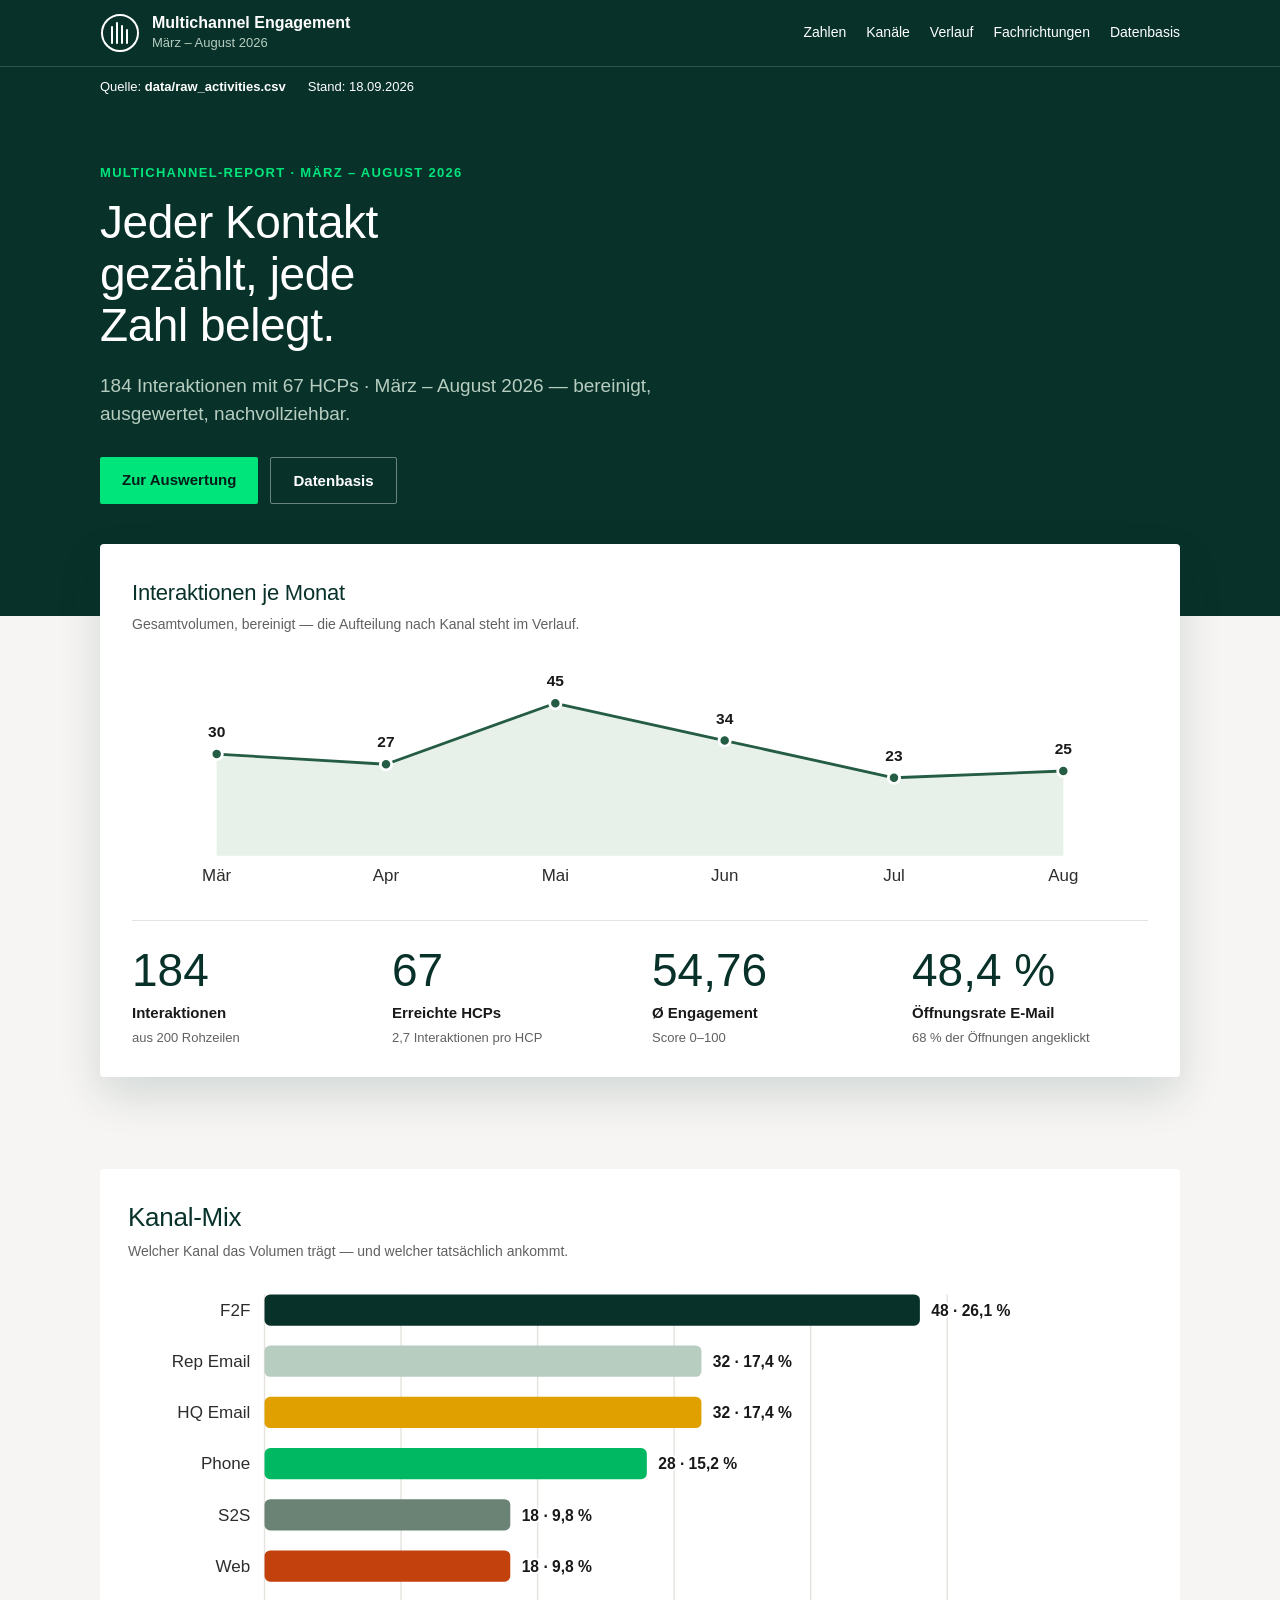
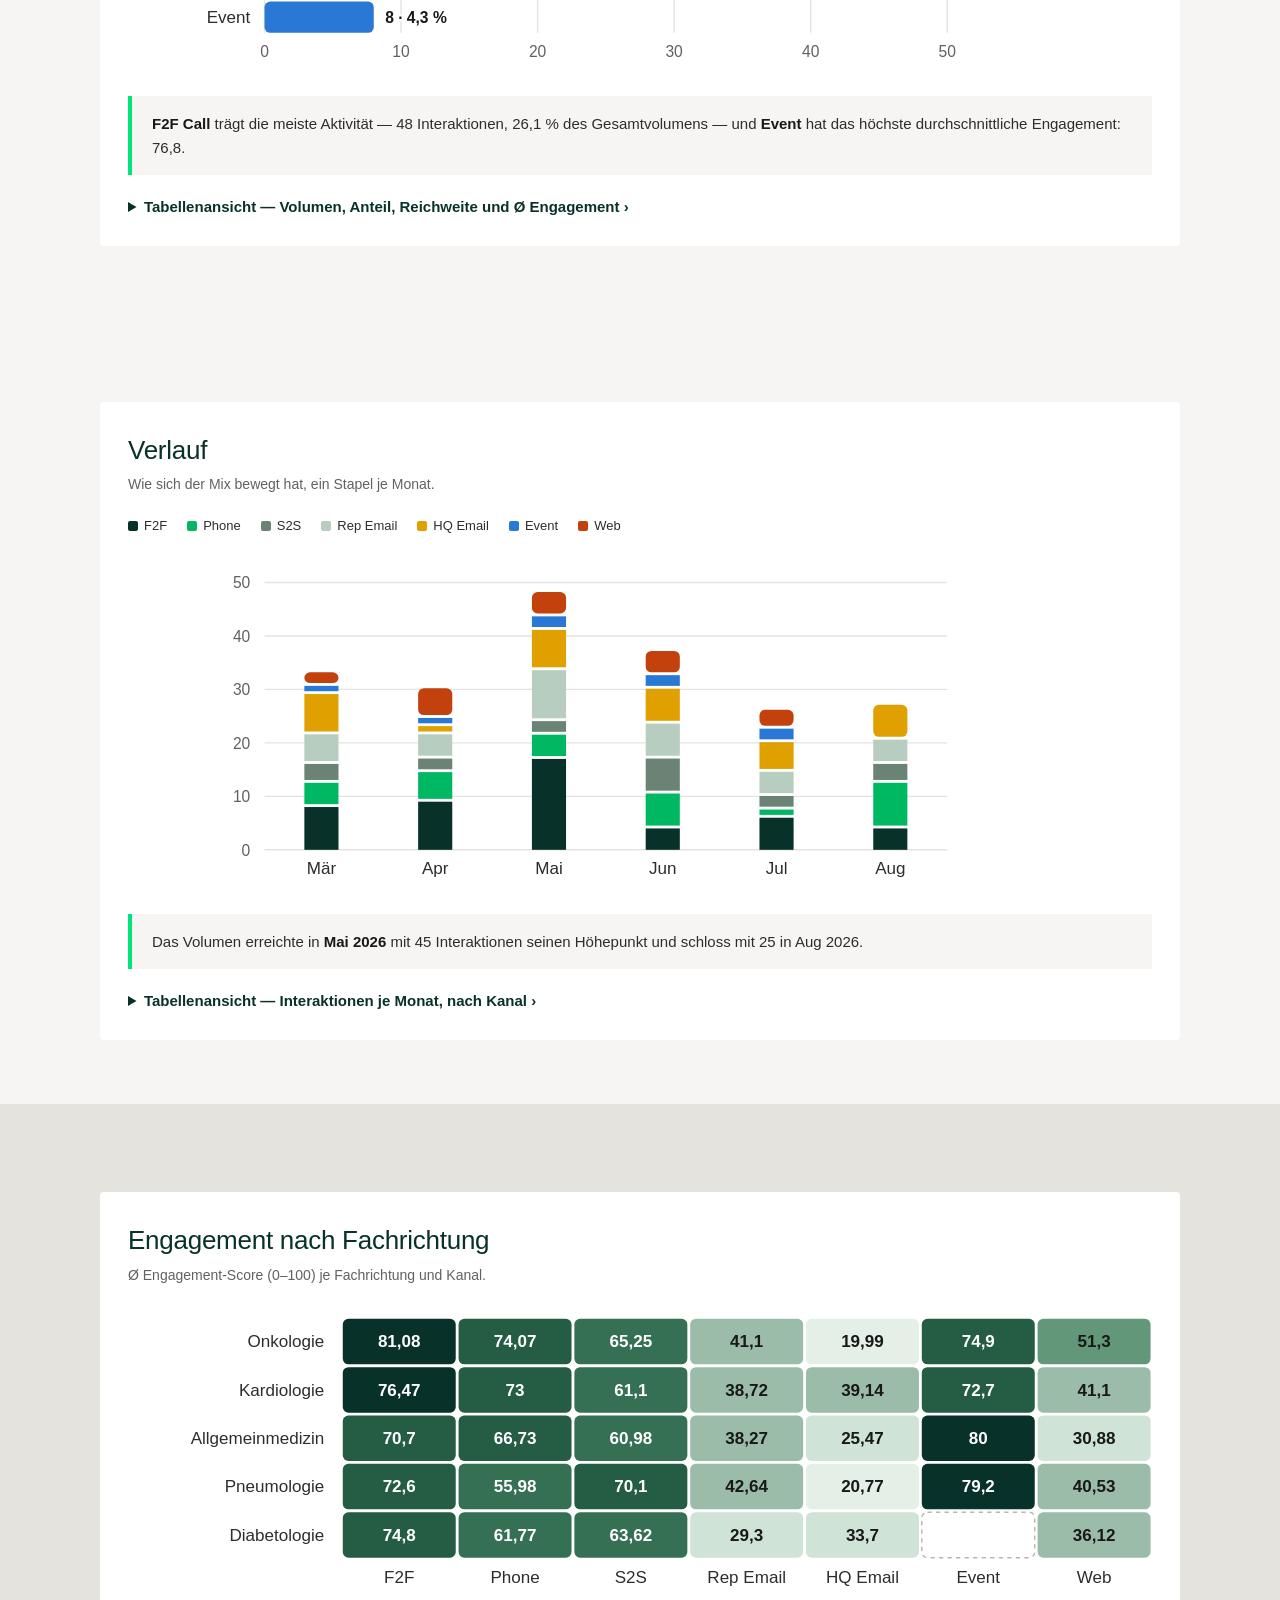
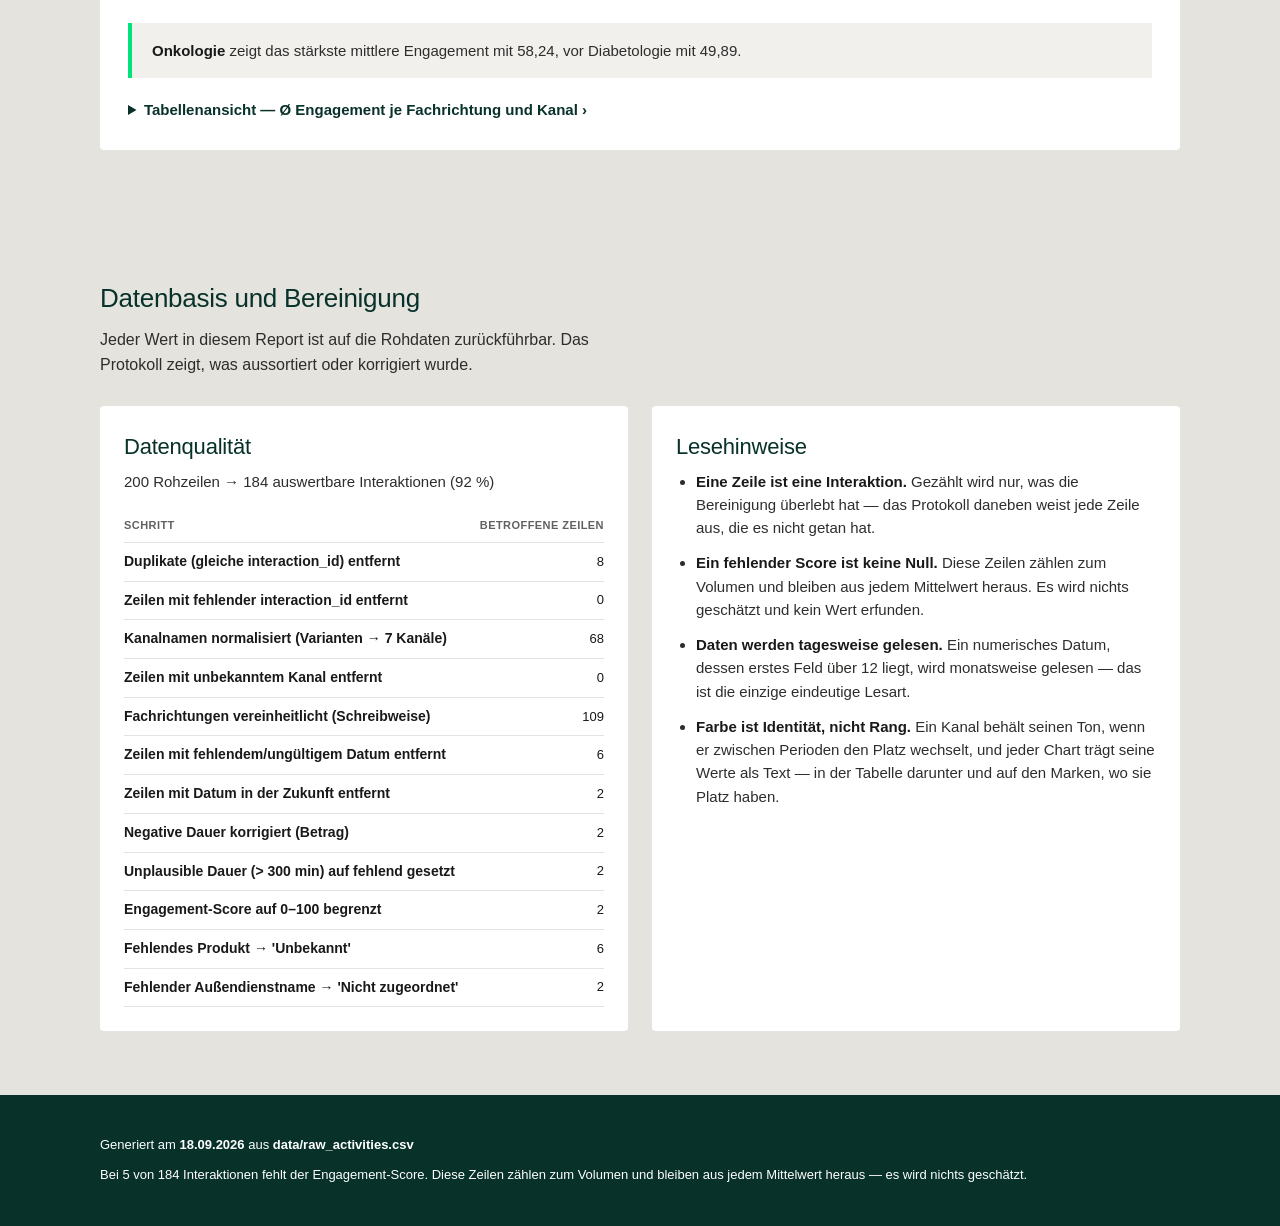
==== commit f97337ac: "feat: the delivered design's header mark, drawn inline The delivered page's top-left corner holds a " ====
--- a/report.html
+++ b/report.html
@@ -150,10 +150,16 @@
     gap: 20px;
     min-height: 66px;
   }
-  /* A neutral title block. The delivered design carries a corporate wordmark and
-     logo here; a generated report should not present itself as a document issued
-     by a company it has no relationship with. */
-  .brand { margin-right: auto; min-width: 0; }
+  /* The delivered design's top-left mark, beside the title. It is decorative —
+     the text next to it carries the name — so it is hidden from assistive tech
+     rather than announced as an unlabelled graphic, and it strokes in
+     `currentColor` rather than the delivered `stroke="#fff"` so it follows the
+     panel's ink instead of hard-coding a colour the panel may change.
+     It is drawn, not loaded: the report makes no network request, so a mark that
+     lived at a URL would arrive as a hole. */
+  .brand { display: flex; align-items: center; gap: 12px; margin-right: auto; min-width: 0; }
+  .brand .brand-mark { flex: none; width: 40px; height: 40px; }
+  .brand .words { min-width: 0; }
   .brand b { display: block; font-size: 16px; font-weight: 600; line-height: 1.2; }
   .brand span { display: block; font-size: 13px; color: var(--sage); }
   .links {
@@ -456,8 +462,15 @@
 <header class="nav panel">
   <div class="wrap bar">
     <div class="brand">
-      <b>Multichannel Engagement</b>
-      <span>März – August 2026</span>
+      <svg class="brand-mark" viewBox="0 0 40 40" fill="none" stroke="currentColor"
+           stroke-width="2" aria-hidden="true" focusable="false">
+        <circle cx="20" cy="20" r="18"/>
+        <path d="M12 30V14M17 30V10M22 30V13M27 30V17" stroke-linecap="round"/>
+      </svg>
+      <div class="words">
+        <b>Multichannel Engagement</b>
+        <span>März – August 2026</span>
+      </div>
     </div>
     <nav aria-label="Sections">
       <ul class="links">
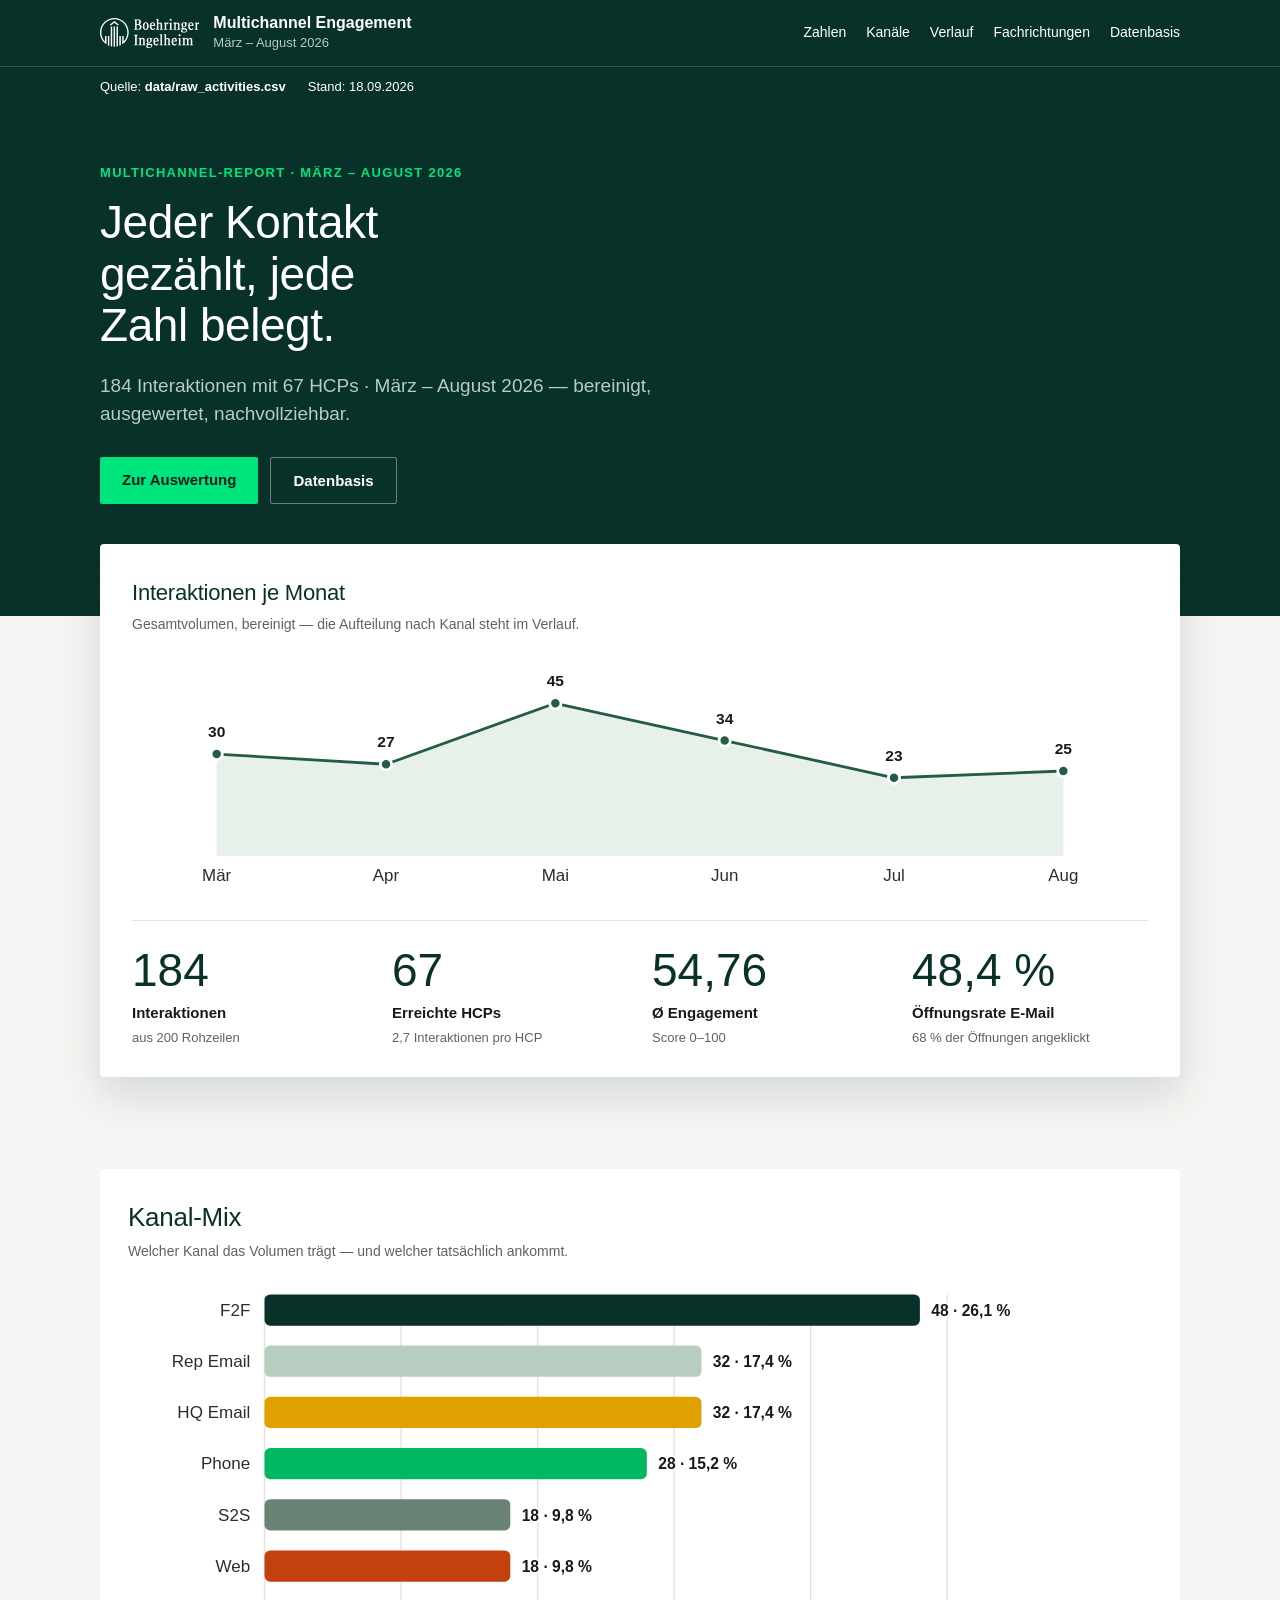
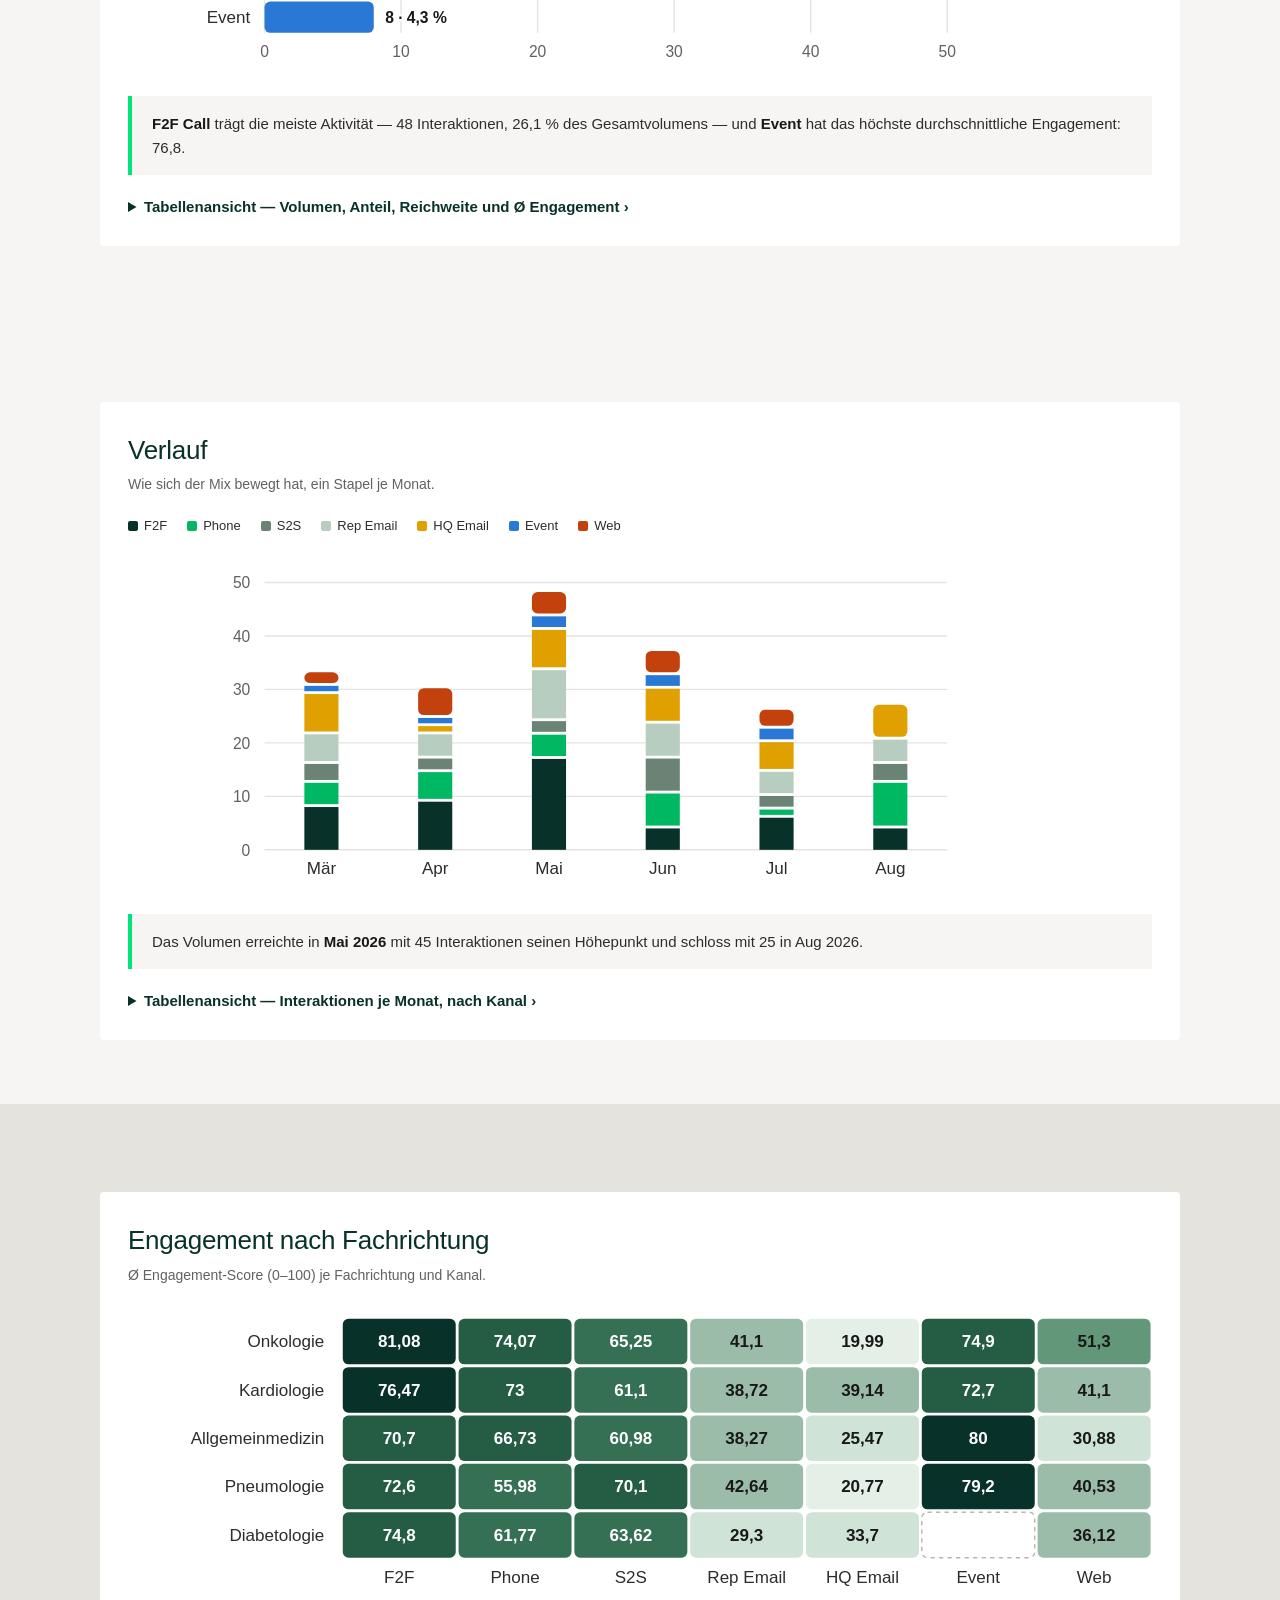
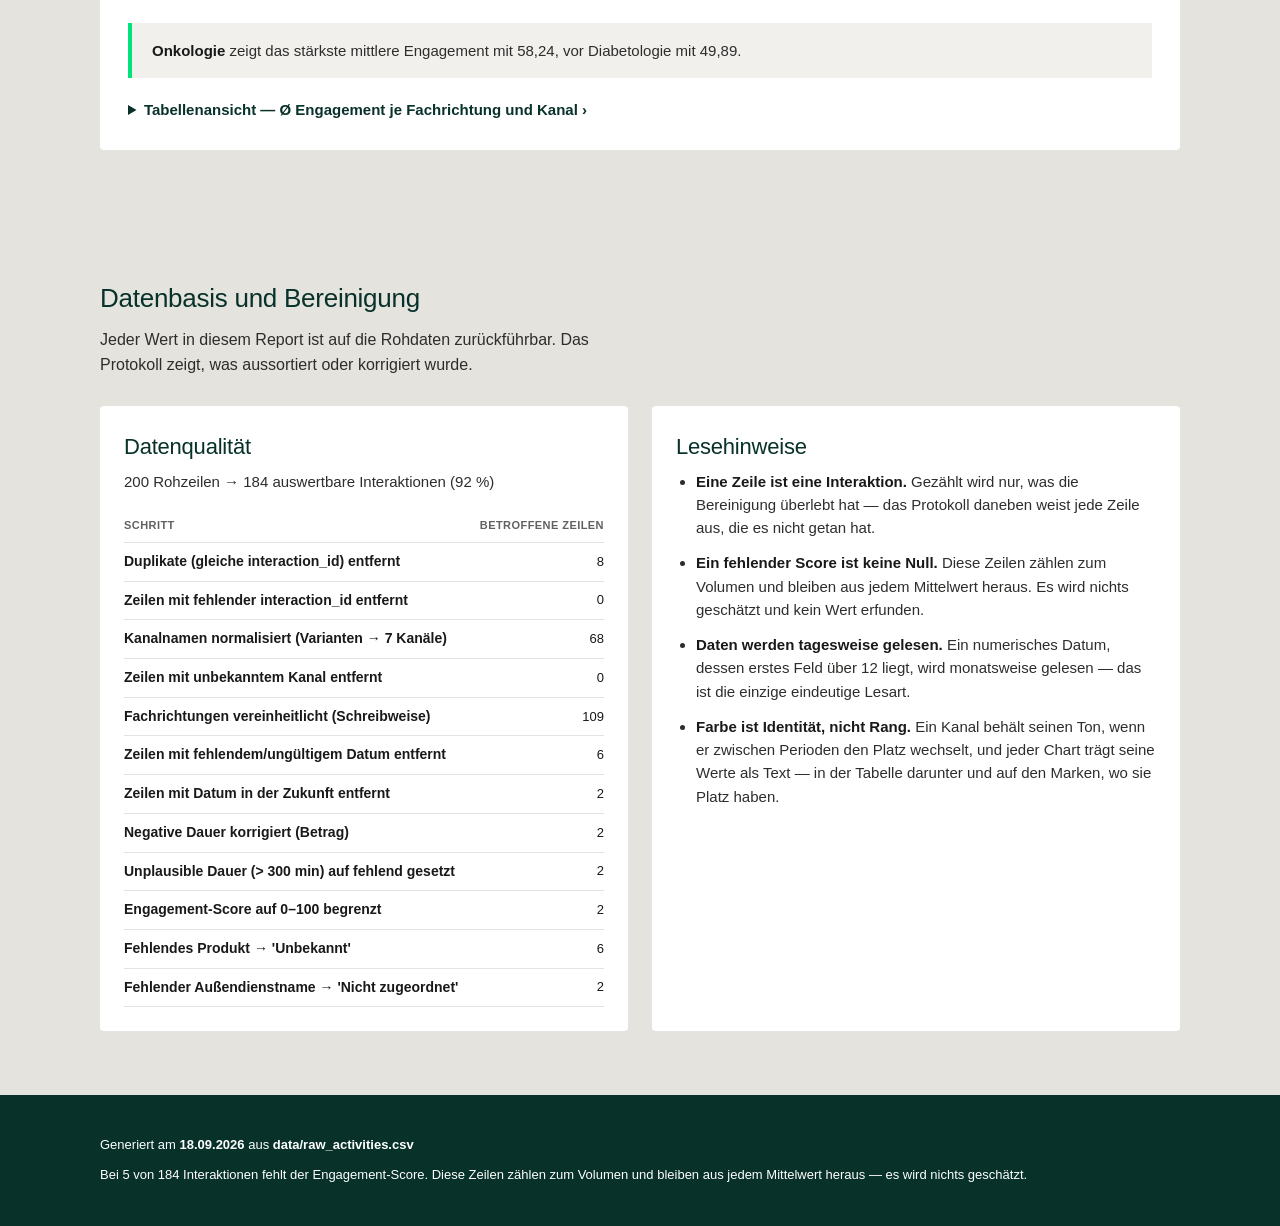
==== commit f371f4cc: "feat: the delivered logo, inlined in the header `html_design/primary-logo-white.svg` is Boehringer I" ====
--- a/report.html
+++ b/report.html
@@ -150,15 +150,25 @@
     gap: 20px;
     min-height: 66px;
   }
-  /* The delivered design's top-left mark, beside the title. It is decorative —
-     the text next to it carries the name — so it is hidden from assistive tech
-     rather than announced as an unlabelled graphic, and it strokes in
-     `currentColor` rather than the delivered `stroke="#fff"` so it follows the
-     panel's ink instead of hard-coding a colour the panel may change.
-     It is drawn, not loaded: the report makes no network request, so a mark that
-     lived at a URL would arrive as a hole. */
-  .brand { display: flex; align-items: center; gap: 12px; margin-right: auto; min-width: 0; }
-  .brand .brand-mark { flex: none; width: 40px; height: 40px; }
+  /* The brand mark in the top-left corner: Boehringer Ingelheim's primary logo,
+     supplied as `html_design/primary-logo-white.svg` and inlined here.
+
+     Inlined, not loaded, and that is not a style preference: the report makes no
+     network request, so a mark referenced by URL would arrive as a hole on exactly
+     the machines this page is built for. The four paths are the source file's,
+     unaltered; what changed is the wrapper. Its XML declaration is gone, and so are
+     the layer id and the single-class style block it was exported with — an id and
+     a class name that were local to a standalone file become global in the document
+     they are inlined into, which is a collision waiting to happen. Its white fill is
+     `currentColor` now, so the mark follows the panel's ink token instead of
+     hard-coding a colour the panel may change. The viewBox is the source's.
+
+     It carries `role="img"` and a name, unlike a decorative glyph: a reader who
+     cannot see the corner should learn whose logo is on the page, exactly as a
+     reader who can does. Height is fixed and width follows the 1000:302 aspect;
+     `preserveAspectRatio` means a wrong width letterboxes rather than distorts. */
+  .brand { display: flex; align-items: center; gap: 14px; margin-right: auto; min-width: 0; }
+  .brand .brand-mark { flex: none; height: 30px; width: auto; }
   .brand .words { min-width: 0; }
   .brand b { display: block; font-size: 16px; font-weight: 600; line-height: 1.2; }
   .brand span { display: block; font-size: 13px; color: var(--sage); }
@@ -462,10 +472,12 @@
 <header class="nav panel">
   <div class="wrap bar">
     <div class="brand">
-      <svg class="brand-mark" viewBox="0 0 40 40" fill="none" stroke="currentColor"
-           stroke-width="2" aria-hidden="true" focusable="false">
-        <circle cx="20" cy="20" r="18"/>
-        <path d="M12 30V14M17 30V10M22 30V13M27 30V17" stroke-linecap="round"/>
+      <svg class="brand-mark" viewBox="0 0 1000 302" fill="currentColor" role="img"
+           preserveAspectRatio="xMidYMid meet" aria-label="Boehringer Ingelheim">
+        <path d="m65.08,265.2c-20.68-14.9-31.63-25.85-41.97-41.66C8.21,200.42,0,172.44,0,144.76,0,64.78,64.48,0,144.46,0s144.46,64.78,144.46,144.46c0,32.85-11.25,65.69-31.02,90.02-8.21,10.34-15.21,16.42-34.06,30.72v-84.55h14.29v57.78c10.64-12.47,15.82-20.07,20.99-29.2,10.64-18.86,16.42-42.27,16.42-64.78,0-72.99-58.7-132.3-131.08-132.3S13.38,71.47,13.38,145.37c0,33.76,11.86,63.56,37.1,93.06v-57.78h14.6v84.55Zm28.59,14.6c-2.74-.61-9.12-3.65-14.29-6.39v-92.76h14.29v99.14Zm86.98-203.77l-36.19-27.98-36.19,27.98-7.91-10.34,44.1-34.37,44.1,34.37-7.91,10.34Zm-58.09,211.37c-5.17-.91-5.47-.91-7.3-1.52-1.52-.3-2.13-.3-6.99-1.52V86.68h14.29v200.72Zm28.89,1.22c-2.13.3-2.74.3-5.78.3-4.56,0-6.08,0-8.52-.3V86.68h14.29v201.94Zm28.89-4.56c-4.56,1.52-8.52,2.43-14.29,3.65V86.68h14.29v197.38Zm29.2-10.64c-4.56,2.13-7.3,3.35-14.6,6.69v-99.45h14.6v92.76Z"/>
+        <path d="m374.7,14.29c4.56-.3,8.21-.61,9.43-.61,17.33,0,28.89,10.04,28.89,25.55,0,10.64-5.78,18.25-18.25,24.33,15.81,3.35,24.33,13.38,24.33,28.28,0,11.56-6.39,21.29-16.42,25.24-4.56,1.82-10.04,2.43-20.07,2.43h-9.43c-5.17-.3-9.12-.3-12.16-.3h-17.64v-6.08l10.34-1.82V22.81l-10.34-1.82v-6.39h18.55l12.77-.3Zm-30.72,260.33v-6.08l9.73-1.82v-88.8l-9.73-1.52v-6.69h34.97v6.39l-9.12,1.82v88.5l8.82,1.82v6.39h-34.67Zm32.54-213.8c13.08,0,19.16-6.69,19.16-20.98,0-12.17-6.39-19.46-17.33-19.46-3.04,0-5.17.3-9.43,1.82v38.62h7.6Zm-7.6,49.88c3.04,1.82,5.17,2.43,9.43,2.43,14.29,0,23.11-8.82,23.11-23.11s-8.21-21.9-25.85-21.9h-6.69v42.58Zm58.09,163.92v-6.08l7.91-1.52v-44.4c0-8.52-2.74-12.47-8.52-12.47-4.56,0-8.52,1.82-14.29,6.69v49.57l7.91,1.82v6.39h-31.32v-6.08l8.82-1.82v-55.35l-8.82-1.22v-6.08l18.86-4.87h4.26v9.12c9.12-6.99,13.38-8.82,20.07-8.82,11.56,0,17.94,7.3,17.94,19.77v47.14l7.91,1.82v6.39h-30.72Zm63.56-194.03c0,24.03-12.47,40.14-30.72,40.14s-29.2-15.21-29.2-37.41c0-23.72,12.47-40.15,30.72-40.15s29.2,14.9,29.2,37.41Zm-43.79,2.13c0,19.46,4.87,30.41,13.38,30.41,9.12,0,13.99-11.56,13.99-34.37,0-18.25-4.87-28.28-13.38-28.28s-13.99,11.86-13.99,32.24Zm69.65,126.82c4.26,5.47,5.47,9.12,5.47,14.9,0,13.99-10.95,24.33-25.55,24.33-3.04,0-5.47-.3-8.21-1.22-3.65,2.43-5.78,4.87-5.78,6.69s1.82,2.74,6.39,3.04l18.25.91c14.29.61,20.98,6.08,20.98,17.33,0,16.12-14.29,26.46-36.19,26.46-16.42,0-27.07-6.08-27.07-15.51,0-6.08,3.04-10.04,11.86-15.82-6.08-2.43-8.52-5.17-8.52-9.43,0-5.47,3.95-10.34,13.69-16.42-9.12-5.78-12.47-11.56-12.47-20.98,0-14.29,10.95-25.24,25.24-25.24,3.04,0,4.26.3,9.73,1.52,3.04.91,5.17,1.22,6.69,1.22.3,0,1.52,0,2.74-.3h2.74l12.47-.3v8.82h-12.47Zm-31.63,62.35c-3.95,3.65-5.47,6.69-5.47,11.25,0,6.69,6.08,10.64,16.12,10.64,12.47,0,21.9-5.17,21.9-12.47,0-6.39-3.35-7.6-26.76-9.12l-5.78-.3Zm.61-48.66c0,12.77,3.04,18.55,10.34,18.55s10.34-5.78,10.34-17.03c0-13.38-3.65-19.77-10.95-19.77-6.69,0-9.73,5.78-9.73,18.25Zm31.63-142.33c1.52,20.68,6.69,29.2,17.64,29.2,5.47,0,9.43-2.74,13.99-9.73l6.69,2.74c-7.6,13.69-13.08,17.64-24.94,17.64-18.25,0-28.59-13.08-28.59-36.8,0-25.24,10.64-40.45,28.28-40.45s25.24,12.16,25.55,37.41h-38.62Zm23.11-7.3c-.61-16.42-3.65-22.81-10.64-22.81s-10.64,6.99-12.47,22.81h23.11Z"/>
+        <path d="m552.32,236c1.52,20.98,6.69,29.5,17.64,29.5,5.78,0,9.73-2.74,14.29-9.73l6.69,2.74c-6.99,13.08-13.38,17.64-25.24,17.64-18.25,0-28.59-13.69-28.59-37.1,0-25.24,10.64-40.15,28.28-40.15,12.17,0,20.07,6.39,23.72,18.25,1.22,3.95,1.52,8.82,2.13,18.86h-38.93Zm23.11-6.99c-.3-15.81-3.35-22.81-10.34-22.81s-10.95,6.69-12.77,22.81h23.11Zm27.37-109.79v-6.08l7.3-1.52v-41.06c0-10.95-2.43-14.9-8.82-14.9-4.56,0-7.91,1.52-13.99,6.69v48.96l7.3,1.52v6.39h-31.02v-6.08l9.12-1.82V18.55l-8.52-1.82v-5.17l18.86-3.95h4.26v45.92c8.52-6.69,13.38-8.82,19.77-8.82,11.86,0,17.94,6.99,17.94,20.68v45.92l7.91,1.52v6.39h-30.11Zm-2.74,155.41v-6.08l8.82-1.82v-93.67l-8.52-.91v-5.17l19.16-4.26h3.95v103.71l8.21,1.82v6.39h-31.63Zm80.59,0v-6.08l7.3-1.52v-41.36c0-10.95-2.43-14.9-8.82-14.9-4.26,0-7.91,1.82-13.99,7v48.66l7.3,1.82v6.39h-30.72v-6.08l8.82-1.82v-93.06l-8.52-1.52v-5.17l19.16-4.26h3.95v46.23c8.21-6.69,13.08-8.82,20.07-8.82,11.25,0,17.64,6.99,17.64,19.46v46.84l8.21,1.82v6.39h-30.41Zm-14.6-216.54c6.08-10.34,9.12-13.08,14.6-13.08s8.82,3.35,8.82,8.82c0,3.35-1.82,6.08-5.78,9.12l-7.91-4.26c-5.17,2.74-9.43,8.52-9.43,12.77v39.84l10.64,1.52v6.39h-33.76v-6.08l8.82-1.82v-55.96l-8.82-1.52v-4.87l18.25-4.87h4.56v13.99Zm31.02,61.13v-6.08l8.21-1.82v-54.74l-8.21-1.82v-5.17l19.16-4.87h3.65v66.6l8.52,1.52v6.39h-31.32Zm24.02-101.88c0,5.47-4.26,9.73-9.73,9.73s-9.73-4.26-9.73-9.73,4.26-9.73,9.73-9.73,9.73,4.26,9.73,9.73Zm14.9,218.67c1.52,20.98,6.69,29.5,17.64,29.5,5.78,0,9.73-2.74,14.29-9.73l6.69,2.74c-6.99,13.08-13.38,17.64-25.24,17.64-18.25,0-28.59-13.69-28.59-37.1,0-25.24,10.64-40.15,28.28-40.15,12.17,0,20.07,6.39,23.72,18.25,1.22,3.95,1.52,8.82,2.13,18.86h-38.93Zm23.11-6.99c-.31-15.81-3.35-22.81-10.34-22.81s-10.95,6.69-12.77,22.81h23.11Z"/>
+        <path d="m777.38,119.22v-6.08l7.91-1.52v-44.4c0-8.52-2.74-12.47-8.51-12.47-4.56,0-8.52,1.82-14.29,6.69v49.57l7.91,1.82v6.39h-31.32v-6.08l8.82-1.82v-55.35l-8.82-1.22v-6.08l18.86-4.87h4.26v9.12c9.12-6.99,13.38-8.82,20.07-8.82,11.56,0,17.94,7.3,17.94,19.77v47.14l7.91,1.82v6.39h-30.72Zm9.43,155.41v-6.08l8.21-1.82v-55.05l-8.21-1.82v-4.87l19.16-4.87h3.65v66.3l8.52,1.82v6.39h-31.32Zm24.33-102.19c0,5.47-4.56,10.04-10.04,10.04s-9.73-4.26-9.73-9.73,4.56-10.04,10.34-10.04c5.17,0,9.43,4.56,9.43,9.73Zm55.35-118.31c4.26,5.47,5.47,9.12,5.47,14.9,0,13.99-10.95,24.33-25.55,24.33-3.04,0-5.47-.3-8.21-1.22-3.65,2.43-5.78,4.87-5.78,6.39,0,2.13,1.82,3.04,6.39,3.35l18.25.91c14.29.61,20.99,6.08,20.99,17.33,0,16.12-14.29,26.46-36.19,26.46-16.42,0-27.07-6.08-27.07-15.51,0-6.08,3.34-10.34,11.86-15.82-6.08-2.43-8.52-5.47-8.52-9.73,0-5.17,3.95-10.04,13.69-16.12-9.12-5.78-12.47-11.56-12.47-20.98,0-14.29,10.95-25.24,25.24-25.24,3.04,0,4.26.3,9.73,1.52,3.04.91,5.17,1.22,6.69,1.22.31,0,1.52,0,2.74-.3h2.74l12.47-.3v8.82h-12.47Zm39.23,220.49v-6.08l8.21-1.82v-42.27c0-10.04-2.74-13.99-9.12-13.99-4.87,0-8.21,1.82-14.29,7.3v48.66l7.6,1.82v6.39h-30.72v-6.08l8.51-1.82v-42.58c0-9.43-3.04-13.69-9.73-13.69-4.86,0-8.51,1.82-13.69,6.99v48.96l7,1.82v6.39h-31.02v-6.08l8.82-1.82v-55.96l-8.82-1.52v-5.17l19.16-4.87h3.96v10.04c7.6-6.39,13.38-8.82,20.68-8.82s12.77,3.04,17.03,9.73c7.91-7.3,13.08-10.04,20.99-10.04,13.08,0,18.55,6.39,18.55,21.59v44.71l8.52,1.82v6.39h-31.63Zm-76.34-146.89c0,6.69,6.08,10.64,16.12,10.64,12.47,0,21.9-5.47,21.9-12.47s-2.43-7.6-32.54-9.43c-3.95,3.65-5.47,6.69-5.47,11.25Zm6.08-59.91c0,12.77,3.04,18.55,10.34,18.55s10.34-5.78,10.34-17.03c0-13.38-3.65-19.77-10.95-19.77-6.69,0-9.73,5.78-9.73,18.25Zm67.21,13.08c1.52,20.68,6.69,29.2,17.64,29.2,5.47,0,9.43-2.74,13.99-9.73l6.69,2.74c-7.6,13.69-13.08,17.64-24.94,17.64-18.25,0-28.59-13.08-28.59-36.8,0-25.24,10.64-40.45,28.28-40.45s25.24,12.16,25.55,37.41h-38.62Zm23.11-7.3c-.61-16.42-3.65-22.81-10.64-22.81s-10.64,6.99-12.47,22.81h23.11Zm50.79-15.51c6.08-10.34,9.12-13.08,14.6-13.08s8.82,3.35,8.82,8.82c0,3.35-1.82,6.08-5.78,9.12l-7.91-4.26c-5.17,2.74-9.43,8.52-9.43,12.77v39.84l10.64,1.52v6.39h-33.76v-6.08l8.82-1.82v-55.96l-8.82-1.52v-4.87l18.25-4.87h4.56v13.99Z"/>
       </svg>
       <div class="words">
         <b>Multichannel Engagement</b>
